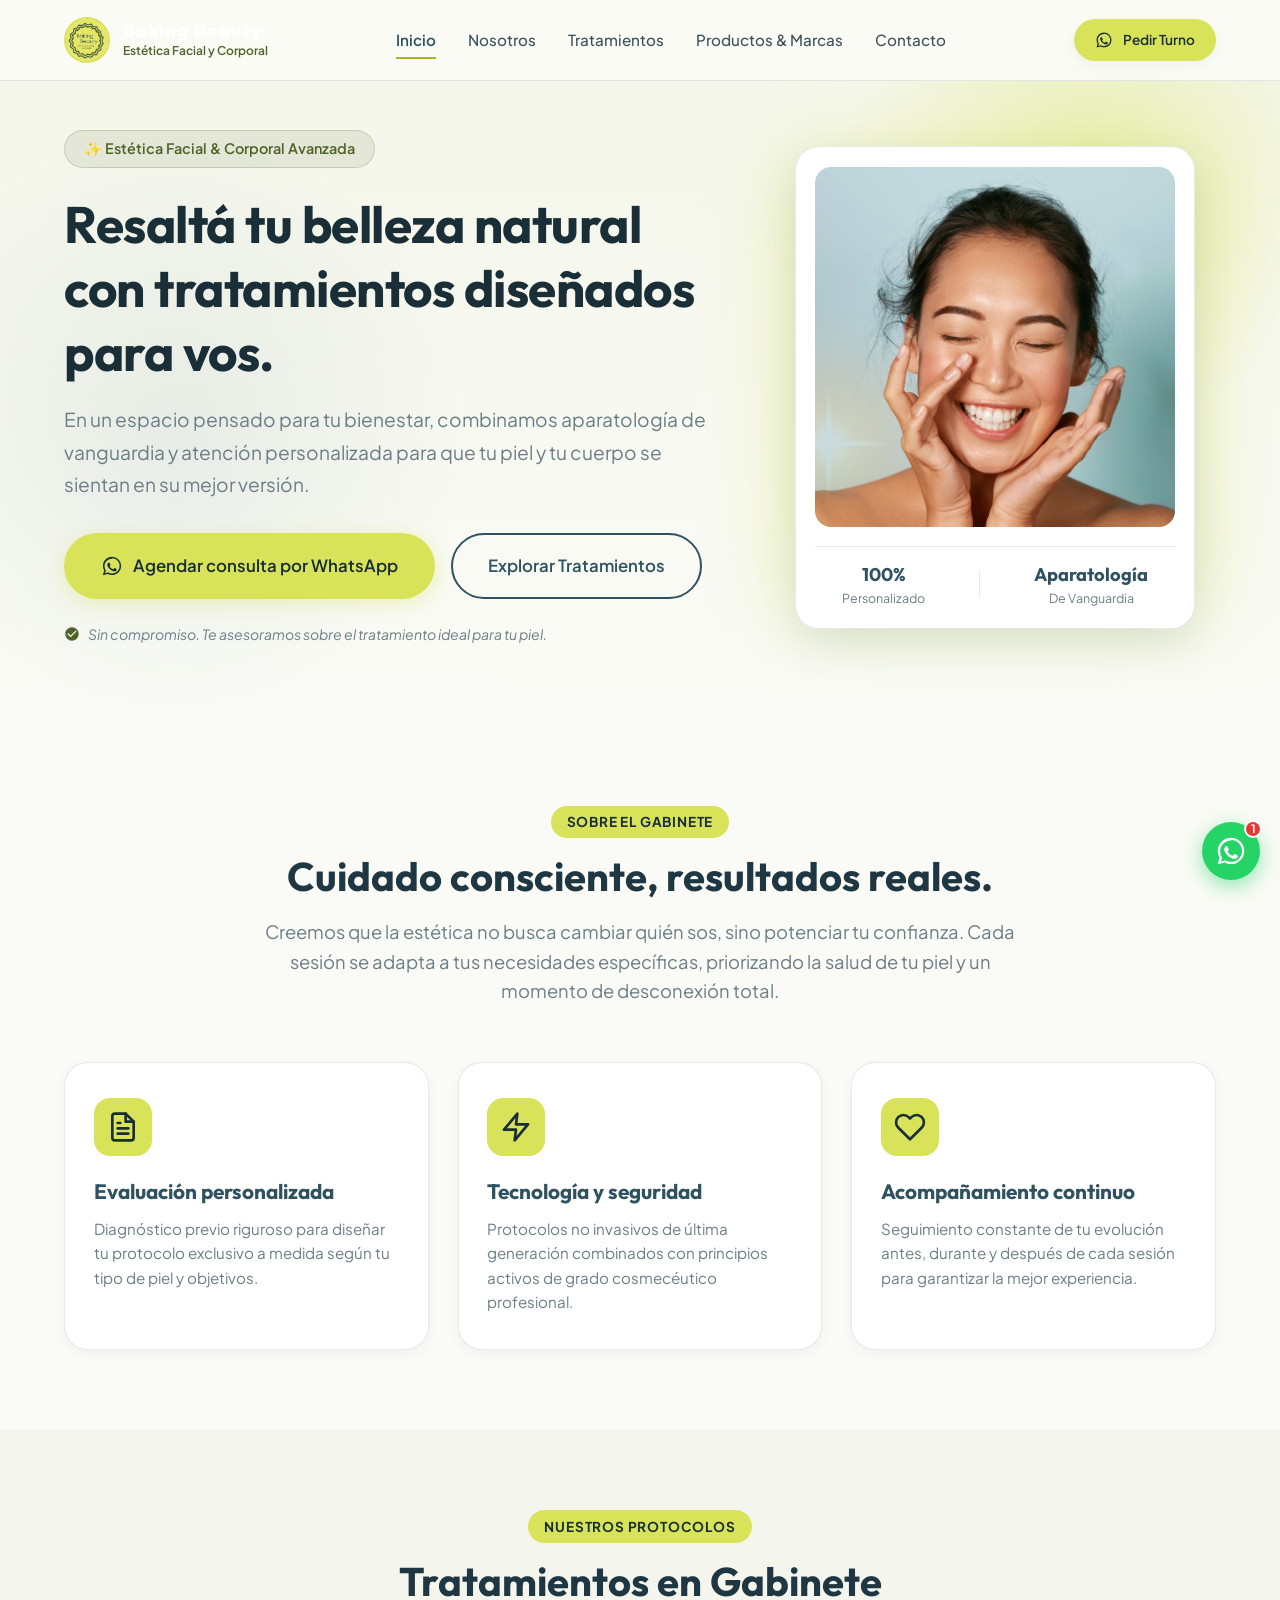
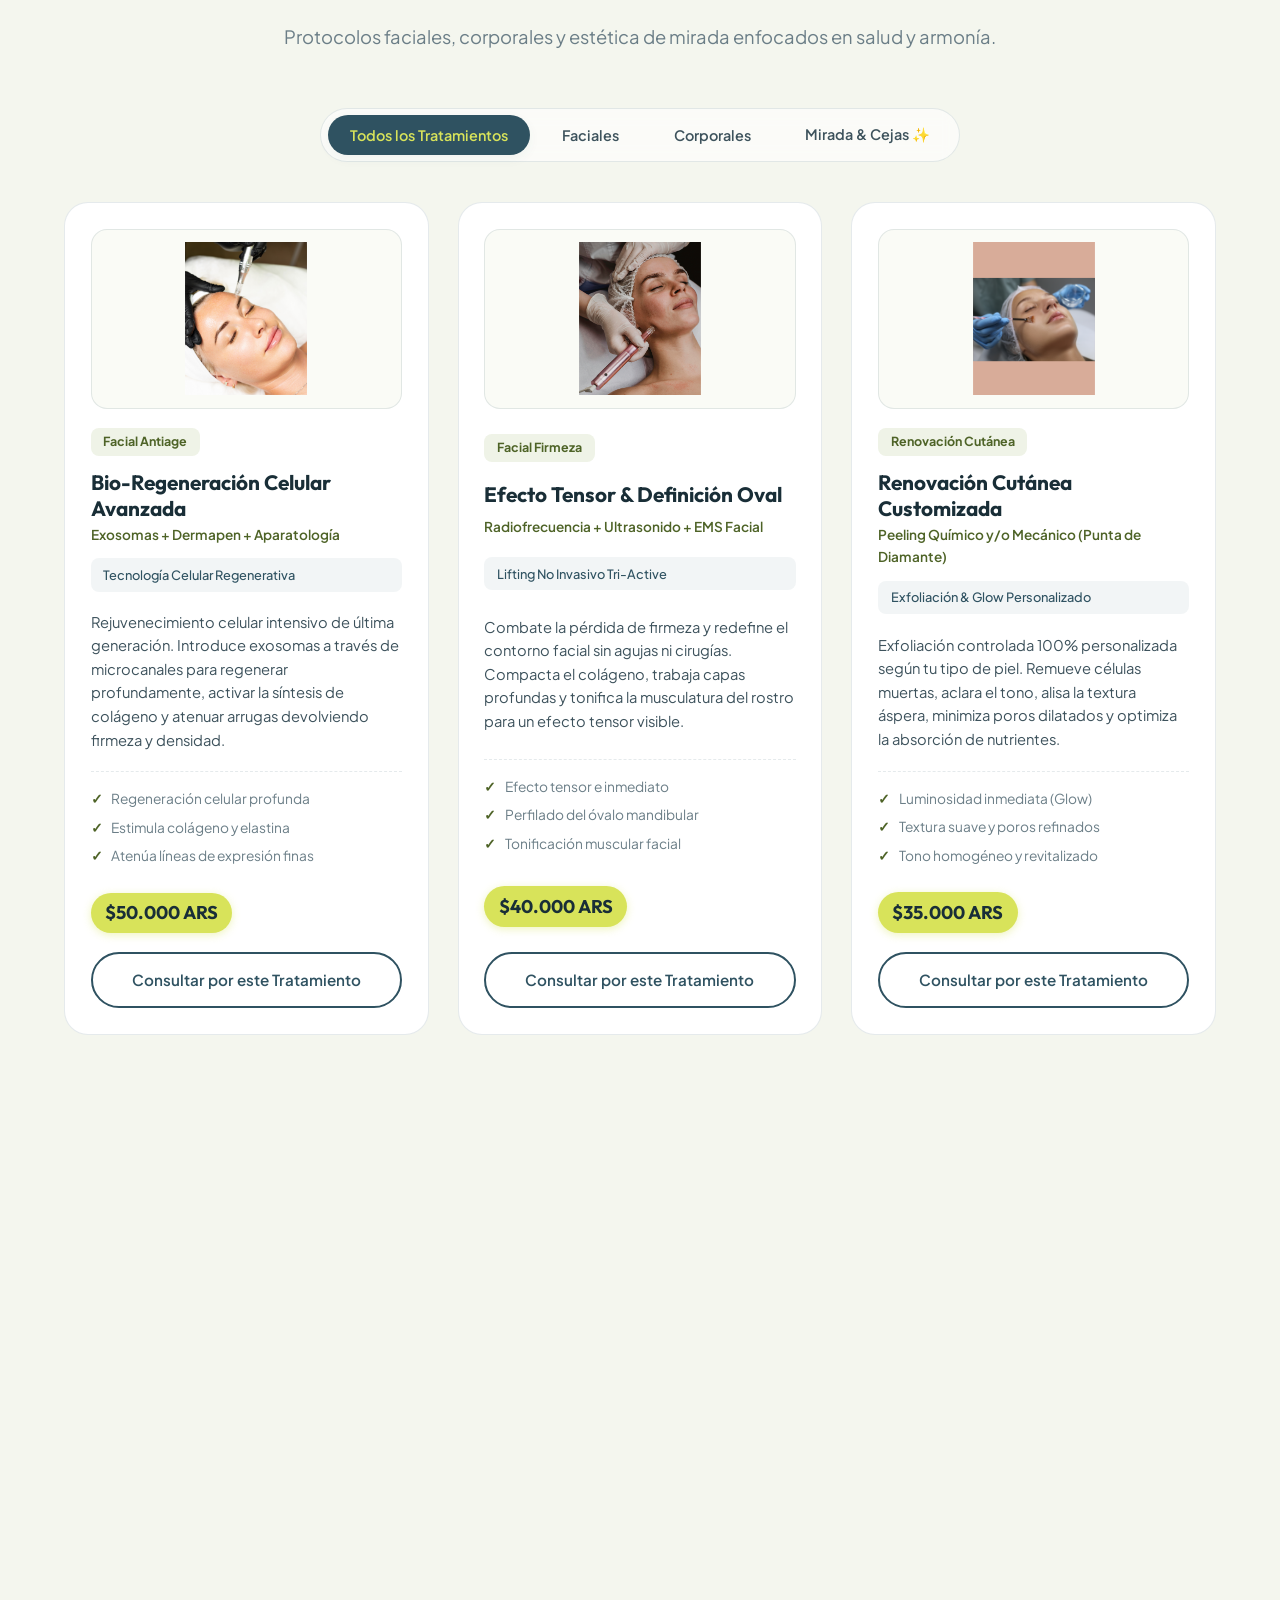
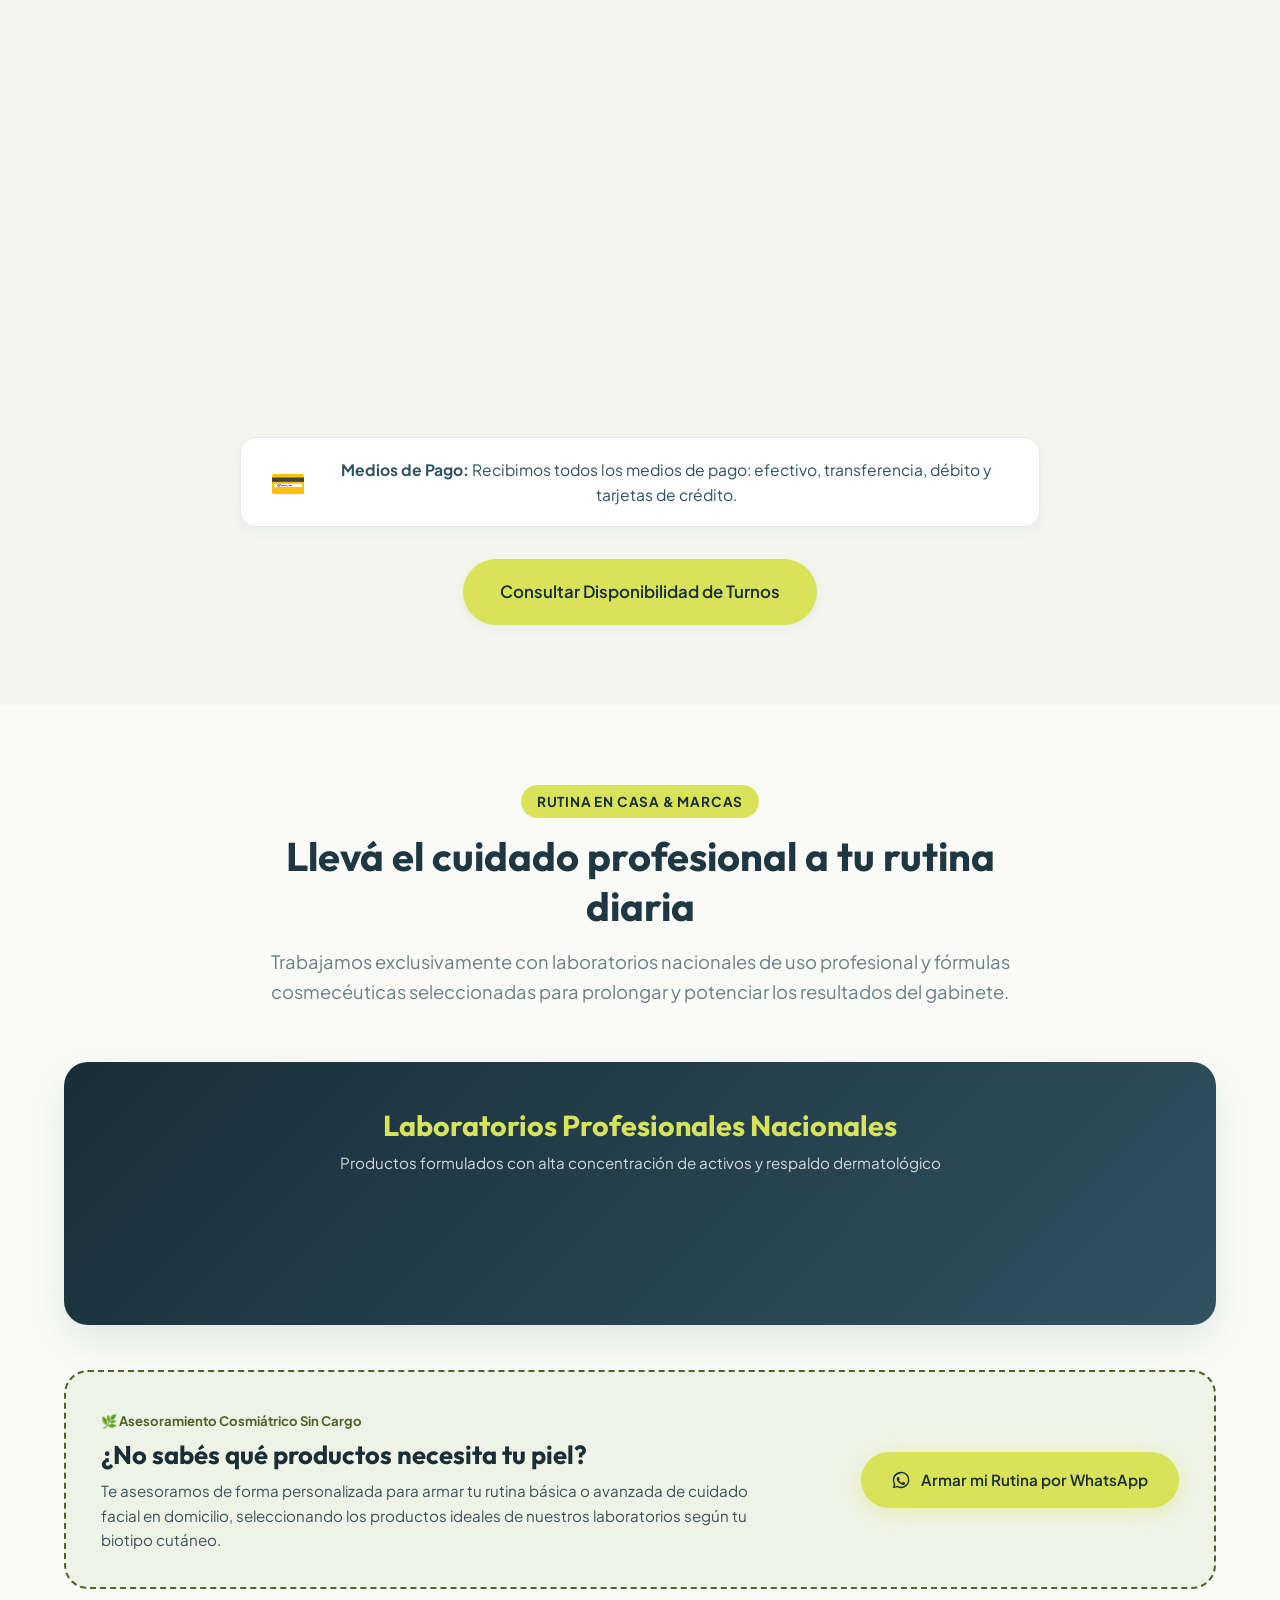
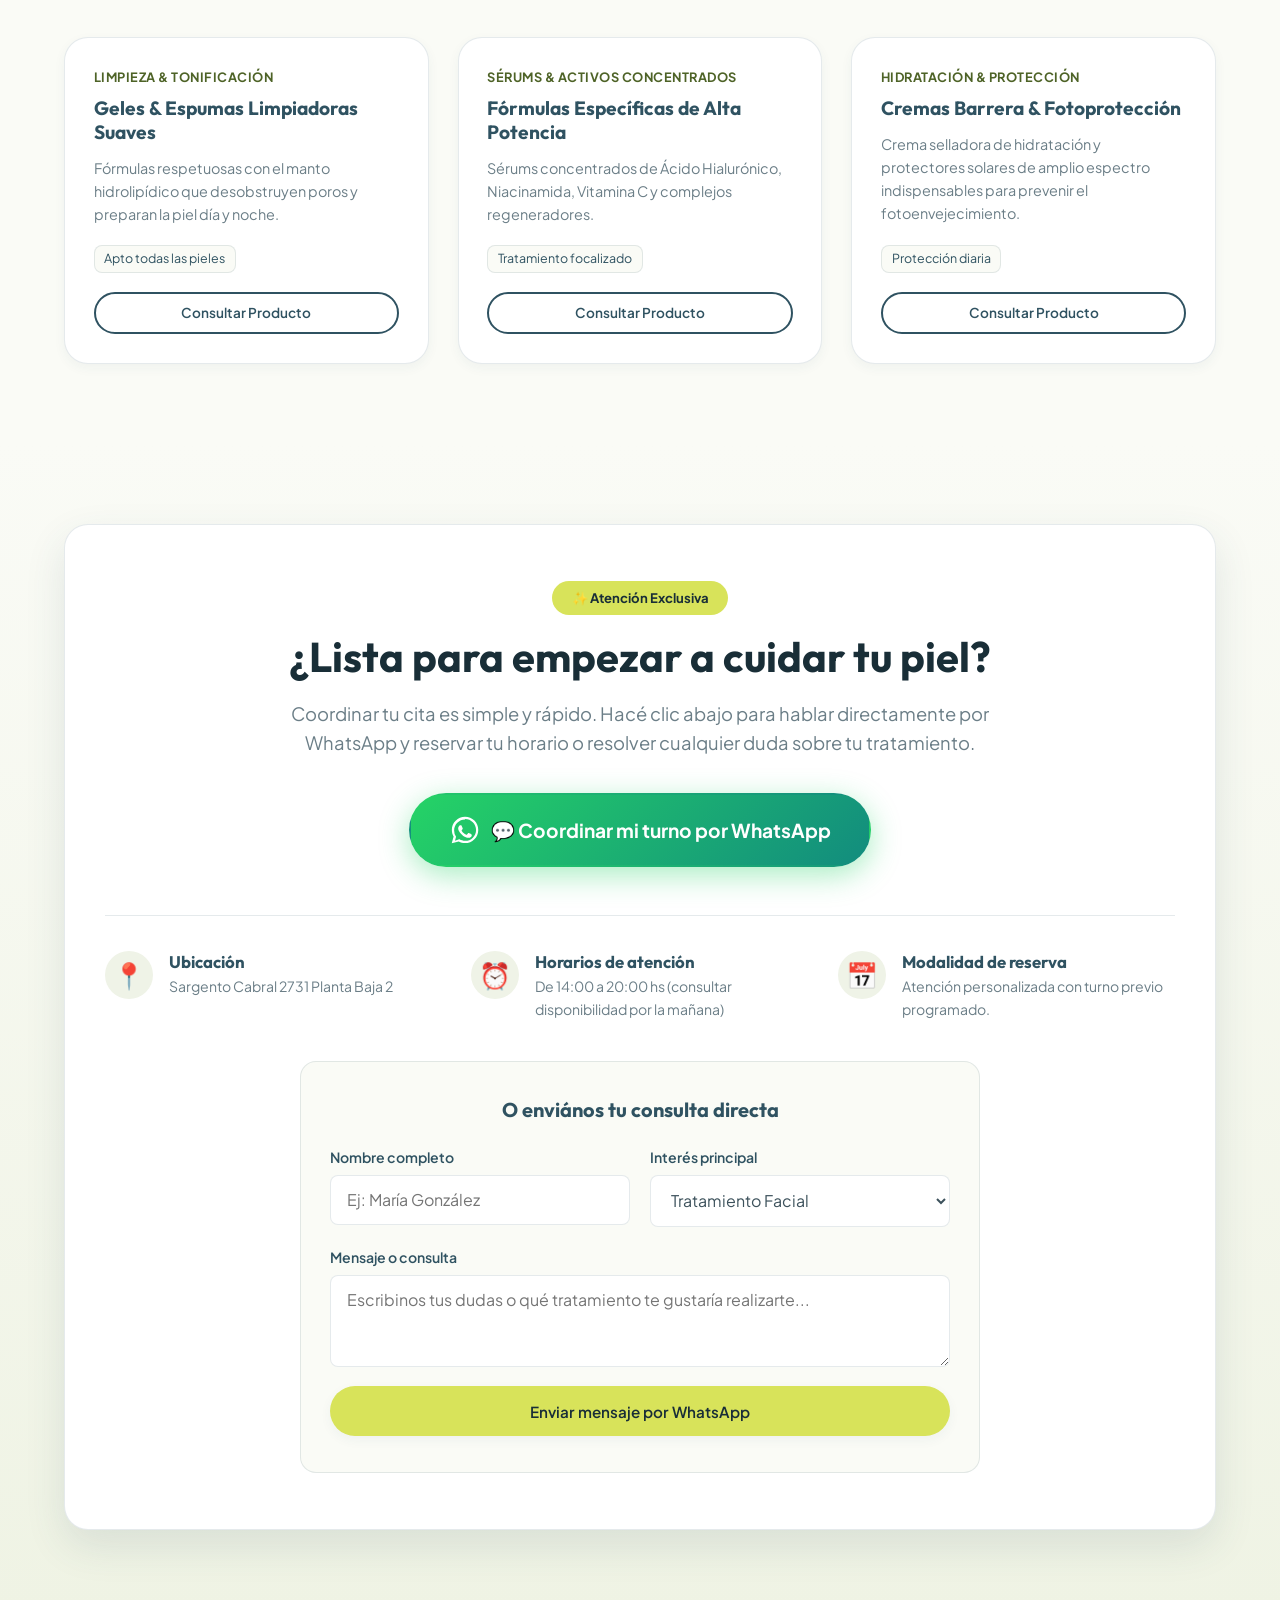
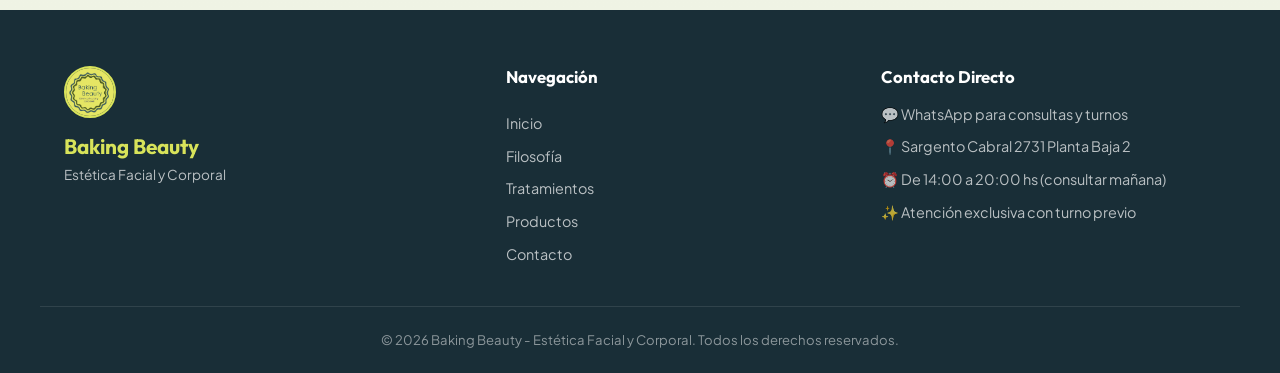
==== index.html @ afc00fe4 "Add individual Lash & Brow services, combos, prices, dedicated WhatsApp link and Mirada filter tab" ====
<!DOCTYPE html>
<html lang="es">
<head>
    <meta charset="UTF-8">
    <meta name="viewport" content="width=device-width, initial-scale=1.0">
    <title>Baking Beauty - Estética Facial y Corporal | Gabinete Estético</title>
    <meta name="description" content="Tratamientos faciales y corporales de vanguardia, aparatología avanzada y atención personalizada. Coordiná tu turno por WhatsApp.">
    <link rel="icon" type="image/jpeg" href="assets/images/logo.jpg">
    <!-- Google Fonts -->
    <link rel="preconnect" href="https://fonts.googleapis.com">
    <link rel="preconnect" href="https://fonts.gstatic.com" crossorigin>
    <link href="https://fonts.googleapis.com/css2?family=Outfit:wght@300;400;500;600;700&family=Plus+Jakarta+Sans:wght@400;500;600;700&display=swap" rel="stylesheet">
    <link rel="stylesheet" href="styles.css">
</head>
<body>

    <!-- Header & Navigation -->
    <header class="site-header" id="header">
        <div class="container header-container">
            <a href="#hero" class="brand-logo">
                <img src="assets/images/logo.jpg" alt="Baking Beauty Logo" class="logo-img">
                <div class="brand-text">
                    <span class="brand-name">Baking Beauty</span>
                    <span class="brand-tagline">Estética Facial y Corporal</span>
                </div>
            </a>

            <nav class="main-nav" id="main-nav">
                <a href="#hero" class="nav-link active">Inicio</a>
                <a href="#filosofia" class="nav-link">Nosotros</a>
                <a href="#servicios" class="nav-link">Tratamientos</a>
                <a href="#productos" class="nav-link">Productos & Marcas</a>
                <a href="#contacto" class="nav-link">Contacto</a>
            </nav>

            <div class="header-actions">
                <a href="https://wa.me/qr/JULPQ2VESAFND1" 
                   target="_blank" 
                   rel="noopener noreferrer" 
                   class="btn btn-primary btn-sm btn-whatsapp">
                    <svg class="icon" viewBox="0 0 24 24" width="18" height="18" fill="currentColor">
                        <path d="M12.04 2c-5.46 0-9.91 4.45-9.91 9.91 0 1.75.46 3.45 1.32 4.95L2.05 22l5.25-1.38c1.45.79 3.08 1.21 4.74 1.21 5.46 0 9.91-4.45 9.91-9.91 0-2.65-1.03-5.14-2.9-7.01A9.84 9.84 0 0 0 12.04 2zm.01 1.67c4.54 0 8.24 3.7 8.24 8.24 0 2.2-.86 4.27-2.42 5.82a8.19 8.19 0 0 1-5.83 2.42c-1.46 0-2.9-.38-4.16-1.12l-.3-.18-3.1 1.2.82-3.02-.19-.31a8.19 8.19 0 0 1-1.26-4.38c0-4.54 3.7-8.24 8.24-8.24zm4.52 11.45c-.25-.13-1.47-.72-1.7-.81-.23-.08-.39-.13-.56.13-.17.25-.65.81-.8.98-.15.17-.3.19-.55.07-.25-.13-1.06-.39-2.02-1.25-.75-.67-1.26-1.49-1.4-1.74-.15-.25-.02-.39.11-.51.11-.11.25-.29.37-.44.13-.15.17-.25.25-.42.08-.17.04-.31-.02-.44-.06-.13-.56-1.35-.77-1.85-.2-.48-.41-.42-.56-.43h-.48c-.17 0-.44.06-.67.31-.23.25-.88.86-.88 2.1 0 1.24.9 2.44 1.03 2.61.13.17 1.77 2.7 4.29 3.79.6.26 1.07.41 1.44.53.6.19 1.15.16 1.58.1.48-.07 1.47-.6 1.68-1.18.21-.58.21-1.07.15-1.18-.06-.11-.22-.17-.47-.3z"/>
                    </svg>
                    <span>Pedir Turno</span>
                </a>
                <button class="mobile-menu-toggle" id="mobile-menu-btn" aria-label="Abrir menú">
                    <span></span><span></span><span></span>
                </button>
            </div>
        </div>
    </header>

    <main>
        <!-- Hero Section -->
        <section class="hero-section" id="hero">
            <div class="hero-bg-shapes">
                <div class="shape shape-1"></div>
                <div class="shape shape-2"></div>
            </div>
            <div class="container hero-container">
                <div class="hero-content">
                    <span class="hero-badge">✨ Estética Facial & Corporal Avanzada</span>
                    <h1 class="hero-title">Resaltá tu belleza natural con tratamientos diseñados para vos.</h1>
                    <p class="hero-subtitle">En un espacio pensado para tu bienestar, combinamos aparatología de vanguardia y atención personalizada para que tu piel y tu cuerpo se sientan en su mejor versión.</p>
                    
                    <div class="hero-cta-group">
                        <a href="https://wa.me/qr/JULPQ2VESAFND1" 
                           target="_blank" 
                           rel="noopener noreferrer" 
                           class="btn btn-primary btn-lg btn-glow">
                            <svg class="icon" viewBox="0 0 24 24" width="22" height="22" fill="currentColor">
                                <path d="M12.04 2c-5.46 0-9.91 4.45-9.91 9.91 0 1.75.46 3.45 1.32 4.95L2.05 22l5.25-1.38c1.45.79 3.08 1.21 4.74 1.21 5.46 0 9.91-4.45 9.91-9.91 0-2.65-1.03-5.14-2.9-7.01A9.84 9.84 0 0 0 12.04 2zm.01 1.67c4.54 0 8.24 3.7 8.24 8.24 0 2.2-.86 4.27-2.42 5.82a8.19 8.19 0 0 1-5.83 2.42c-1.46 0-2.9-.38-4.16-1.12l-.3-.18-3.1 1.2.82-3.02-.19-.31a8.19 8.19 0 0 1-1.26-4.38c0-4.54 3.7-8.24 8.24-8.24zm4.52 11.45c-.25-.13-1.47-.72-1.7-.81-.23-.08-.39-.13-.56.13-.17.25-.65.81-.8.98-.15.17-.3.19-.55.07-.25-.13-1.06-.39-2.02-1.25-.75-.67-1.26-1.49-1.4-1.74-.15-.25-.02-.39.11-.51.11-.11.25-.29.37-.44.13-.15.17-.25.25-.42.08-.17.04-.31-.02-.44-.06-.13-.56-1.35-.77-1.85-.2-.48-.41-.42-.56-.43h-.48c-.17 0-.44.06-.67.31-.23.25-.88.86-.88 2.1 0 1.24.9 2.44 1.03 2.61.13.17 1.77 2.7 4.29 3.79.6.26 1.07.41 1.44.53.6.19 1.15.16 1.58.1.48-.07 1.47-.6 1.68-1.18.21-.58.21-1.07.15-1.18-.06-.11-.22-.17-.47-.3z"/>
                            </svg>
                            <span>Agendar consulta por WhatsApp</span>
                        </a>
                        <a href="#servicios" class="btn btn-outline btn-lg">Explorar Tratamientos</a>
                    </div>
                    
                    <p class="hero-microcopy">
                        <svg viewBox="0 0 24 24" width="16" height="16" fill="currentColor">
                            <path d="M12 2C6.48 2 2 6.48 2 12s4.48 10 10 10 10-4.48 10-10S17.52 2 12 2zm-2 15l-5-5 1.41-1.41L10 14.17l7.59-7.59L19 8l-9 9z"/>
                        </svg>
                        <em>Sin compromiso. Te asesoramos sobre el tratamiento ideal para tu piel.</em>
                    </p>
                </div>

                <div class="hero-visual">
                    <div class="hero-card-glow"></div>
                    <div class="hero-card">
                        <img src="assets/images/hero-model.jpg" alt="Piel Radiante Baking Beauty" class="hero-card-img">
                        <div class="hero-card-footer">
                            <div class="hero-stat">
                                <span class="stat-num">100%</span>
                                <span class="stat-label">Personalizado</span>
                            </div>
                            <div class="hero-stat-divider"></div>
                            <div class="hero-stat">
                                <span class="stat-num">Aparatología</span>
                                <span class="stat-label">De Vanguardia</span>
                            </div>
                        </div>
                    </div>
                </div>
            </div>
        </section>

        <!-- Propuesta de Valor y Filosofía -->
        <section class="section philosophy-section" id="filosofia">
            <div class="container">
                <div class="section-header text-center">
                    <span class="section-subtitle">Sobre el Gabinete</span>
                    <h2 class="section-title">Cuidado consciente, resultados reales.</h2>
                    <p class="section-description">
                        Creemos que la estética no busca cambiar quién sos, sino potenciar tu confianza. Cada sesión se adapta a tus necesidades específicas, priorizando la salud de tu piel y un momento de desconexión total.
                    </p>
                </div>

                <div class="pillars-grid">
                    <div class="pillar-card">
                        <div class="pillar-icon">
                            <svg viewBox="0 0 24 24" width="32" height="32" fill="none" stroke="currentColor" stroke-width="2" stroke-linecap="round" stroke-linejoin="round">
                                <path d="M14 2H6a2 2 0 0 0-2 2v16a2 2 0 0 0 2 2h12a2 2 0 0 0 2-2V8z"></path>
                                <polyline points="14 2 14 8 20 8"></polyline>
                                <line x1="16" y1="13" x2="8" y2="13"></line>
                                <line x1="16" y1="17" x2="8" y2="17"></line>
                                <polyline points="10 9 9 9 8 9"></polyline>
                            </svg>
                        </div>
                        <h3 class="pillar-title">Evaluación personalizada</h3>
                        <p class="pillar-desc">Diagnóstico previo riguroso para diseñar tu protocolo exclusivo a medida según tu tipo de piel y objetivos.</p>
                    </div>

                    <div class="pillar-card">
                        <div class="pillar-icon">
                            <svg viewBox="0 0 24 24" width="32" height="32" fill="none" stroke="currentColor" stroke-width="2" stroke-linecap="round" stroke-linejoin="round">
                                <polygon points="13 2 3 14 12 14 11 22 21 10 12 10 13 2"></polygon>
                            </svg>
                        </div>
                        <h3 class="pillar-title">Tecnología y seguridad</h3>
                        <p class="pillar-desc">Protocolos no invasivos de última generación combinados con principios activos de grado cosmecéutico profesional.</p>
                    </div>

                    <div class="pillar-card">
                        <div class="pillar-icon">
                            <svg viewBox="0 0 24 24" width="32" height="32" fill="none" stroke="currentColor" stroke-width="2" stroke-linecap="round" stroke-linejoin="round">
                                <path d="M20.84 4.61a5.5 5.5 0 0 0-7.78 0L12 5.67l-1.06-1.06a5.5 5.5 0 0 0-7.78 7.78l1.06 1.06L12 21.23l7.78-7.78 1.06-1.06a5.5 5.5 0 0 0 0-7.78z"></path>
                            </svg>
                        </div>
                        <h3 class="pillar-title">Acompañamiento continuo</h3>
                        <p class="pillar-desc">Seguimiento constante de tu evolución antes, durante y después de cada sesión para garantizar la mejor experiencia.</p>
                    </div>
                </div>
            </div>
        </section>

        <!-- Catálogo de Servicios y Protocolos -->
        <section class="section services-section" id="servicios">
            <div class="container">
                <div class="section-header text-center">
                    <span class="section-subtitle">Nuestros Protocolos</span>
                    <h2 class="section-title">Tratamientos en Gabinete</h2>
                    <p class="section-description">Protocolos faciales, corporales y estética de mirada enfocados en salud y armonía.</p>
                </div>

                <!-- Tabs Filter -->
                <div class="filter-tabs">
                    <button class="tab-btn active" data-filter="all">Todos los Tratamientos</button>
                    <button class="tab-btn" data-filter="facial">Faciales</button>
                    <button class="tab-btn" data-filter="corporal">Corporales</button>
                    <button class="tab-btn" data-filter="mirada">Mirada & Cejas ✨</button>
                </div>

                <!-- Services Grid -->
                <div class="services-grid" id="services-grid">

                    <!-- Facial 1: Bio-Regeneración Celular Avanzada -->
                    <article class="service-card" data-category="facial">
                        <div class="service-img-wrapper">
                            <img src="assets/images/1.svg" alt="Bio-Regeneración Celular Avanzada" class="service-img">
                        </div>
                        <div class="service-badge">Facial Antiage</div>
                        <h3 class="service-title">Bio-Regeneración Celular Avanzada</h3>
                        <span class="service-subtitle">Exosomas + Dermapen + Aparatología</span>
                        <div class="service-tech">Tecnología Celular Regenerativa</div>
                        <p class="service-desc">
                            Rejuvenecimiento celular intensivo de última generación. Introduce exosomas a través de microcanales para regenerar profundamente, activar la síntesis de colágeno y atenuar arrugas devolviendo firmeza y densidad.
                        </p>
                        <ul class="service-benefits">
                            <li>Regeneración celular profunda</li>
                            <li>Estimula colágeno y elastina</li>
                            <li>Atenúa líneas de expresión finas</li>
                        </ul>
                        <div class="service-price-tag">$50.000 ARS</div>
                        <a href="https://wa.me/qr/JULPQ2VESAFND1" 
                           target="_blank" rel="noopener noreferrer" class="btn btn-outline-primary btn-block">
                            Consultar por este Tratamiento
                        </a>
                    </article>

                    <!-- Facial 2: Efecto Tensor -->
                    <article class="service-card" data-category="facial">
                        <div class="service-img-wrapper">
                            <img src="assets/images/2.svg" alt="Efecto Tensor & Definición Oval" class="service-img">
                        </div>
                        <div class="service-badge">Facial Firmeza</div>
                        <h3 class="service-title">Efecto Tensor & Definición Oval</h3>
                        <span class="service-subtitle">Radiofrecuencia + Ultrasonido + EMS Facial</span>
                        <div class="service-tech">Lifting No Invasivo Tri-Active</div>
                        <p class="service-desc">
                            Combate la pérdida de firmeza y redefine el contorno facial sin agujas ni cirugías. Compacta el colágeno, trabaja capas profundas y tonifica la musculatura del rostro para un efecto tensor visible.
                        </p>
                        <ul class="service-benefits">
                            <li>Efecto tensor e inmediato</li>
                            <li>Perfilado del óvalo mandibular</li>
                            <li>Tonificación muscular facial</li>
                        </ul>
                        <div class="service-price-tag">$40.000 ARS</div>
                        <a href="https://wa.me/qr/JULPQ2VESAFND1" 
                           target="_blank" rel="noopener noreferrer" class="btn btn-outline-primary btn-block">
                            Consultar por este Tratamiento
                        </a>
                    </article>

                    <!-- Facial 3: Renovación Cutánea Customizada -->
                    <article class="service-card" data-category="facial">
                        <div class="service-img-wrapper">
                            <img src="assets/images/19.svg" alt="Renovación Cutánea Customizada" class="service-img">
                        </div>
                        <div class="service-badge">Renovación Cutánea</div>
                        <h3 class="service-title">Renovación Cutánea Customizada</h3>
                        <span class="service-subtitle">Peeling Químico y/o Mecánico (Punta de Diamante)</span>
                        <div class="service-tech">Exfoliación & Glow Personalizado</div>
                        <p class="service-desc">
                            Exfoliación controlada 100% personalizada según tu tipo de piel. Remueve células muertas, aclara el tono, alisa la textura áspera, minimiza poros dilatados y optimiza la absorción de nutrientes.
                        </p>
                        <ul class="service-benefits">
                            <li>Luminosidad inmediata (Glow)</li>
                            <li>Textura suave y poros refinados</li>
                            <li>Tono homogéneo y revitalizado</li>
                        </ul>
                        <div class="service-price-tag">$35.000 ARS</div>
                        <a href="https://wa.me/qr/JULPQ2VESAFND1" 
                           target="_blank" rel="noopener noreferrer" class="btn btn-outline-primary btn-block">
                            Consultar por este Tratamiento
                        </a>
                    </article>

                    <!-- Facial 4: Protocolo Antimanchas Unify -->
                    <article class="service-card" data-category="facial">
                        <div class="service-img-wrapper">
                            <img src="assets/images/22.svg" alt="Protocolo Antimanchas Unify" class="service-img">
                        </div>
                        <div class="service-badge">Despigmentante</div>
                        <h3 class="service-title">Protocolo Antimanchas Unify</h3>
                        <span class="service-subtitle">Láser / Luz Pulsada + Activos Despigmentantes</span>
                        <div class="service-tech">Clarificante & Corrección Pigmentaria</div>
                        <p class="service-desc">
                            Tratamiento correctivo para aclarar manchas solares, melasma e hiperpigmentaciones. Fragmenta selectivamente la melanina e inhibe nuevas pigmentaciones para un rostro uniforme y radiante.
                        </p>
                        <ul class="service-benefits">
                            <li>Aclara manchas y melasma</li>
                            <li>Unifica el tono de la piel</li>
                            <li>Previene nuevas pigmentaciones</li>
                        </ul>
                        <div class="service-price-tag">$40.000 ARS</div>
                        <a href="https://wa.me/qr/JULPQ2VESAFND1" 
                           target="_blank" rel="noopener noreferrer" class="btn btn-outline-primary btn-block">
                            Consultar por este Tratamiento
                        </a>
                    </article>

                    <!-- Facial 5: Limpieza Profunda -->
                    <article class="service-card" data-category="facial">
                        <div class="service-img-wrapper">
                            <img src="assets/images/19.svg" alt="Limpieza Profunda & Shot de Hidratación" class="service-img">
                        </div>
                        <div class="service-badge">Higiene & Hidratación</div>
                        <h3 class="service-title">Limpieza Profunda & Shot de Hidratación</h3>
                        <span class="service-subtitle">Aparatología de Higiene + Extracciones + Shot Hidratante</span>
                        <div class="service-tech">Detox & Pureza Facial Total</div>
                        <p class="service-desc">
                            Higiene dérmica completa para desobstruir poros, eliminar puntos negros y sebo. Finaliza con un shot intensivo de hidratación y activos calmantes que restauran la barrera cutánea.
                        </p>
                        <ul class="service-benefits">
                            <li>Piel libre de impurezas y puntos negros</li>
                            <li>Descongestión y frescura dérmica</li>
                            <li>Hidratación profunda duradera</li>
                        </ul>
                        <div class="service-price-tag">$40.000 ARS</div>
                        <a href="https://wa.me/qr/JULPQ2VESAFND1" 
                           target="_blank" rel="noopener noreferrer" class="btn btn-outline-primary btn-block">
                            Consultar por este Tratamiento
                        </a>
                    </article>

                    <!-- Facial 6: Regeneración Post-Acné -->
                    <article class="service-card" data-category="facial">
                        <div class="service-img-wrapper">
                            <img src="assets/images/20.svg" alt="Regeneración Dérmica Post-Acné" class="service-img">
                        </div>
                        <div class="service-badge">Acné & Cicatrices</div>
                        <h3 class="service-title">Regeneración Dérmica Post-Acné</h3>
                        <span class="service-subtitle">Activos Bactericidas + Inducción de Colágeno</span>
                        <div class="service-tech">Terapia para Acné & Regeneración de Marcas</div>
                        <p class="service-desc">
                            Tratamiento de doble acción: regula la secreción sebácea y calma brotes activos, mientras que mediante estimulación dérmica suaviza cicatrices atróficas ("pocitos") y rojeces residuales.
                        </p>
                        <ul class="service-benefits">
                            <li>Control del acné activo y sebo</li>
                            <li>Suavizado de cicatrices y marcas</li>
                            <li>Regeneración de tejido cutáneo</li>
                        </ul>
                        <div class="service-price-tag">$50.000 ARS</div>
                        <a href="https://wa.me/qr/JULPQ2VESAFND1" 
                           target="_blank" rel="noopener noreferrer" class="btn btn-outline-primary btn-block">
                            Consultar por este Tratamiento
                        </a>
                    </article>

                    <!-- MIRADA 1: Lash Lifting Nutritivo -->
                    <article class="service-card" data-category="facial mirada">
                        <div class="service-img-wrapper">
                            <img src="assets/images/lash-brow.jpg" alt="Lash Lifting Nutritivo" class="service-img service-img-photo">
                        </div>
                        <div class="service-badge">Pestañas</div>
                        <h3 class="service-title">Lash Lifting Nutritivo</h3>
                        <span class="service-subtitle">Nutrición, Curvatura & Longitud Natural</span>
                        <div class="service-tech">Elevación de Pestañas desde la Raíz</div>
                        <p class="service-desc">
                            Eleva, curva y nutre cada pestaña desde la raíz aportando longitud y un efecto máscara natural duradero sin necesidad de maquillarte a diario.
                        </p>
                        <ul class="service-benefits">
                            <li>Curvatura y longitud visible sin rímel</li>
                            <li>Tratamiento nutritivo para el pelo</li>
                            <li>Resultado natural de larga duración</li>
                        </ul>
                        <div class="service-price-tag">$28.000 ARS</div>
                        <a href="https://wa.me/message/T3XJ4SQKZAMJH1" 
                           target="_blank" rel="noopener noreferrer" class="btn btn-outline-primary btn-block">
                            Consultar por Pestañas
                        </a>
                    </article>

                    <!-- MIRADA 2: Diseño y Perfilado de Cejas -->
                    <article class="service-card" data-category="facial mirada">
                        <div class="service-img-wrapper">
                            <img src="assets/images/10.svg" alt="Diseño y Perfilado de Cejas" class="service-img">
                        </div>
                        <div class="service-badge">Cejas</div>
                        <h3 class="service-title">Diseño y Perfilado de Cejas</h3>
                        <span class="service-subtitle">Visagismo Facial & Diseño Personalizado</span>
                        <div class="service-tech">Perfilado & Definición de Arcos</div>
                        <p class="service-desc">
                            Estudio de la morfología del rostro para diseñar y depilar tus cejas con máxima precisión, logrando simetría, limpieza y un marco armonioso para tu mirada.
                        </p>
                        <ul class="service-benefits">
                            <li>Diseño personalizado según tu rostro</li>
                            <li>Simetría y acabado prolijo</li>
                            <li>Enmarca y realza la expresión facial</li>
                        </ul>
                        <div class="service-price-tag">$20.000 ARS</div>
                        <a href="https://wa.me/message/T3XJ4SQKZAMJH1" 
                           target="_blank" rel="noopener noreferrer" class="btn btn-outline-primary btn-block">
                            Consultar por Cejas
                        </a>
                    </article>

                    <!-- MIRADA 3: Laminado Nutritivo de Cejas -->
                    <article class="service-card" data-category="facial mirada">
                        <div class="service-img-wrapper">
                            <img src="assets/images/10.svg" alt="Laminado Nutritivo de Cejas" class="service-img">
                        </div>
                        <div class="service-badge">Cejas</div>
                        <h3 class="service-title">Laminado Nutritivo de Cejas</h3>
                        <span class="service-subtitle">Fijación, Peinado & Nutrición Dérmica</span>
                        <div class="service-tech">Efecto Brow Lamination Poblado</div>
                        <p class="service-desc">
                            Redirecciona, fija y disciplina los pelos de las cejas, rellenando espacios y logrando un efecto visual de cejas más tupidas, ordenadas e hidratadas.
                        </p>
                        <ul class="service-benefits">
                            <li>Fija y ordena pelos rebeldes</li>
                            <li>Efecto de mayor volumen y densidad</li>
                            <li>Hidratación nutritiva intensiva</li>
                        </ul>
                        <div class="service-price-tag">$30.000 ARS</div>
                        <a href="https://wa.me/message/T3XJ4SQKZAMJH1" 
                           target="_blank" rel="noopener noreferrer" class="btn btn-outline-primary btn-block">
                            Consultar por Laminado
                        </a>
                    </article>

                    <!-- MIRADA 4: Aplicación de Tinte -->
                    <article class="service-card" data-category="facial mirada">
                        <div class="service-img-wrapper">
                            <img src="assets/images/10.svg" alt="Aplicación de Tinte" class="service-img">
                        </div>
                        <div class="service-badge">Pestañas & Cejas</div>
                        <h3 class="service-title">Aplicación de Tinte Profesional</h3>
                        <span class="service-subtitle">Color, Intensidad & Profundidad</span>
                        <div class="service-tech">Pigmentación Específica para Mirada</div>
                        <p class="service-desc">
                            Tinte formulado para cejas y pestañas que aporta tono e intensidad, oscureciendo pelos claros y resaltando la definición de la mirada de forma natural.
                        </p>
                        <ul class="service-benefits">
                            <li>Aporta profundidad y definición</li>
                            <li>Cubre pelos claros o canas</li>
                            <li>Color duradero e inalterable</li>
                        </ul>
                        <div class="service-price-tag">$8.000 ARS</div>
                        <a href="https://wa.me/message/T3XJ4SQKZAMJH1" 
                           target="_blank" rel="noopener noreferrer" class="btn btn-outline-primary btn-block">
                            Consultar por Tinte
                        </a>
                    </article>

                    <!-- COMBO 1: Lash Lifting + Diseño y Perfilado -->
                    <article class="service-card" data-category="facial mirada">
                        <div class="service-img-wrapper">
                            <img src="assets/images/lash-brow.jpg" alt="Combo Lash Lifting + Diseño de Cejas" class="service-img service-img-photo">
                        </div>
                        <div class="service-badge">Combo Mirada ✨</div>
                        <h3 class="service-title">Lash Lifting Nutritivo + Diseño & Perfilado</h3>
                        <span class="service-subtitle">El Dúo Infaltable para Pestañas & Cejas</span>
                        <div class="service-tech">Tratamiento Integral de Mirada</div>
                        <p class="service-desc">
                            Combinación ideal: curvatura y nutrición para tus pestañas junto con el diseño visagista y perfilado de cejas para una mirada radiante e impactante.
                        </p>
                        <ul class="service-benefits">
                            <li>Elevación de pestañas + diseño de cejas</li>
                            <li>Ahorro especial en combo promocional</li>
                            <li>Listos para lucir sin maquillaje</li>
                        </ul>
                        <div class="service-price-tag">$42.000 ARS</div>
                        <a href="https://wa.me/message/T3XJ4SQKZAMJH1" 
                           target="_blank" rel="noopener noreferrer" class="btn btn-outline-primary btn-block">
                            Reservar Combo $42.000
                        </a>
                    </article>

                    <!-- COMBO 2: Laminado Nutritivo + Diseño y Perfilado -->
                    <article class="service-card" data-category="facial mirada">
                        <div class="service-img-wrapper">
                            <img src="assets/images/10.svg" alt="Combo Laminado + Diseño de Cejas" class="service-img">
                        </div>
                        <div class="service-badge">Combo Mirada ✨</div>
                        <h3 class="service-title">Laminado Nutritivo + Diseño & Perfilado</h3>
                        <span class="service-subtitle">Cejas Perfectas & Pobladas</span>
                        <div class="service-tech">Fijación, Orden & Depilación Visagista</div>
                        <p class="service-desc">
                            El combo definitivo para tus cejas: laminado para fijar y dar volumen a los pelos junto con el perfilado perfecto que enmarca tu rostro.
                        </p>
                        <ul class="service-benefits">
                            <li>Cejas peinadas, voluminosas y simétricas</li>
                            <li>Tratamiento completo en una sola sesión</li>
                            <li>Fijación prolongada</li>
                        </ul>
                        <div class="service-price-tag">$40.000 ARS</div>
                        <a href="https://wa.me/message/T3XJ4SQKZAMJH1" 
                           target="_blank" rel="noopener noreferrer" class="btn btn-outline-primary btn-block">
                            Reservar Combo $40.000
                        </a>
                    </article>

                    <!-- COMBO 3: Diseño y Perfilado + Tinte -->
                    <article class="service-card" data-category="facial mirada">
                        <div class="service-img-wrapper">
                            <img src="assets/images/10.svg" alt="Combo Diseño de Cejas + Tinte" class="service-img">
                        </div>
                        <div class="service-badge">Combo Mirada ✨</div>
                        <h3 class="service-title">Diseño & Perfilado de Cejas + Tinte</h3>
                        <span class="service-subtitle">Definición & Color Intenso</span>
                        <div class="service-tech">Perfilado Visagista + Pigmento Profesional</div>
                        <p class="service-desc">
                            Perfilado minucioso de cejas complementado con tinte profesional que rellena pequeños huecos y destaca la forma natural con mayor intensidad.
                        </p>
                        <ul class="service-benefits">
                            <li>Cejas marcadas y definidas</li>
                            <li>Cubre canas y resalta pelos claros</li>
                            <li>Efecto maquillaje suave y prolijo</li>
                        </ul>
                        <div class="service-price-tag">$25.000 ARS</div>
                        <a href="https://wa.me/message/T3XJ4SQKZAMJH1" 
                           target="_blank" rel="noopener noreferrer" class="btn btn-outline-primary btn-block">
                            Reservar Combo $25.000
                        </a>
                    </article>

                    <!-- Corporal 1: Modelado Corporal Integral -->
                    <article class="service-card" data-category="corporal">
                        <div class="service-img-wrapper">
                            <img src="assets/images/12.svg" alt="Modelado Corporal Integral" class="service-img">
                        </div>
                        <div class="service-badge">Corporal Reductor</div>
                        <h3 class="service-title">Modelado Corporal Integral</h3>
                        <span class="service-subtitle">Lipoláser + Ultracavitación + Radiofrecuencia</span>
                        <div class="service-tech">Protocolo Lipo-Reductor Localizado</div>
                        <p class="service-desc">
                            Modelado no invasivo para adiposidad localizada rebelde (abdomen, flancos, pantalón de montar, espalda). Disuelve depósitos grasos y reafirma el tejido evitando la flacidez.
                        </p>
                        <ul class="service-benefits">
                            <li>Reducción progresiva de centímetros</li>
                            <li>Destrucción de depósitos grasos</li>
                            <li>Prevención de flacidez corporal</li>
                        </ul>
                        <div class="service-price-tag">$40.000 ARS</div>
                        <a href="https://wa.me/qr/JULPQ2VESAFND1" 
                           target="_blank" rel="noopener noreferrer" class="btn btn-outline-primary btn-block">
                            Consultar por este Tratamiento
                        </a>
                    </article>

                    <!-- Corporal 2: Reafirmante Dérmico Corporal -->
                    <article class="service-card" data-category="corporal">
                        <div class="service-img-wrapper">
                            <img src="assets/images/13.svg" alt="Reafirmante Dérmico Corporal" class="service-img">
                        </div>
                        <div class="service-badge">Corporal Reafirmante</div>
                        <h3 class="service-title">Reafirmante Dérmico Corporal</h3>
                        <span class="service-subtitle">Radiofrecuencia + Ultrasonido + Dermapen Corporal</span>
                        <div class="service-tech">Protocolo Tensor & Colágeno Activo</div>
                        <p class="service-desc">
                            Tratamiento intensivo para combatir la laxitud cutánea en áreas críticas (abdomen post-parto, brazos, glúteos y entrepierna). Estimula masivamente la síntesis de colágeno.
                        </p>
                        <ul class="service-benefits">
                            <li>Tonicidad y firmeza dérmica</li>
                            <li>Restauración de elasticidad</li>
                            <li>Ideal para abdomen, brazos y piernas</li>
                        </ul>
                        <div class="service-price-tag">$45.000 - $50.000 ARS <span class="price-zone-note">(según zona)</span></div>
                        <a href="https://wa.me/qr/JULPQ2VESAFND1" 
                           target="_blank" rel="noopener noreferrer" class="btn btn-outline-primary btn-block">
                            Consultar por este Tratamiento
                        </a>
                    </article>

                    <!-- Corporal 3: Exfoliación & Textura de Seda -->
                    <article class="service-card" data-category="corporal">
                        <div class="service-img-wrapper">
                            <img src="assets/images/peeling-corporal.jpg" alt="Exfoliación & Textura de Seda" class="service-img service-img-photo">
                        </div>
                        <div class="service-badge">Renovación Corporal</div>
                        <h3 class="service-title">Exfoliación & Textura de Seda</h3>
                        <span class="service-subtitle">Peeling Químico + Exfoliación Mecánica + Hidratación</span>
                        <div class="service-tech">Renovación & Exfoliación Corporal Profunda</div>
                        <p class="service-desc">
                            Renovación dérmica corporal completa. Elimina células muertas, suaviza asperezas en codos, rodillas o glúteos y mejora la queratosis pilaris, dejando un tacto aterciopelado.
                        </p>
                        <ul class="service-benefits">
                            <li>Piel extra suave y sedosa</li>
                            <li>Mejora de la queratosis pilaris</li>
                            <li>Aclarado de zonas por fricción</li>
                        </ul>
                        <div class="service-price-tag">$35.000 ARS</div>
                        <a href="https://wa.me/qr/JULPQ2VESAFND1" 
                           target="_blank" rel="noopener noreferrer" class="btn btn-outline-primary btn-block">
                            Consultar por este Tratamiento
                        </a>
                    </article>

                    <!-- Corporal 4: Tonificación Muscular EMS -->
                    <article class="service-card" data-category="corporal">
                        <div class="service-img-wrapper">
                            <img src="assets/images/28.svg" alt="Tonificación Muscular EMS" class="service-img">
                        </div>
                        <div class="service-badge">Corporal Tonificación</div>
                        <h3 class="service-title">Tonificación Muscular EMS</h3>
                        <span class="service-subtitle">Electroestimulación Muscular de Alta Intensidad</span>
                        <div class="service-tech">Firmeza & Definición Muscular Profunda</div>
                        <p class="service-desc">
                            Tratamiento avanzado de electroestimulación (EMS) que genera contracciones musculares profundas e intensas. Fortalece las fibras musculares, tonifica glúteos, abdomen y piernas, combate la flacidez y perfila el contorno corporal.
                        </p>
                        <ul class="service-benefits">
                            <li>Tonificación y firmeza muscular intensa</li>
                            <li>Modelado de glúteos, abdomen y piernas</li>
                            <li>Mejora la circulación y la firmeza cutánea</li>
                        </ul>
                        <div class="service-price-tag">$40.000 ARS</div>
                        <a href="https://wa.me/qr/JULPQ2VESAFND1" 
                           target="_blank" rel="noopener noreferrer" class="btn btn-outline-primary btn-block">
                            Consultar por este Tratamiento
                        </a>
                    </article>

                </div>

                <!-- Payment Methods Banner -->
                <div class="payment-methods-banner mt-5">
                    <div class="payment-icon">💳</div>
                    <div class="payment-text">
                        <strong>Medios de Pago:</strong> Recibimos todos los medios de pago: efectivo, transferencia, débito y tarjetas de crédito.
                    </div>
                </div>

                <div class="text-center mt-4">
                    <a href="https://wa.me/qr/JULPQ2VESAFND1" 
                       target="_blank" rel="noopener noreferrer" class="btn btn-primary btn-lg">
                        Consultar Disponibilidad de Turnos
                    </a>
                </div>
            </div>
        </section>

        <!-- Catálogo de Productos y Marcas Profesionales -->
        <section class="section products-section" id="productos">
            <div class="container">
                <div class="section-header text-center">
                    <span class="section-subtitle">Rutina en Casa & Marcas</span>
                    <h2 class="section-title">Llevá el cuidado profesional a tu rutina diaria</h2>
                    <p class="section-description">
                        Trabajamos exclusivamente con laboratorios nacionales de uso profesional y fórmulas cosmecéuticas seleccionadas para prolongar y potenciar los resultados del gabinete.
                    </p>
                </div>

                <!-- Marcas Profesionales Carousel / Showcase -->
                <div class="brands-card">
                    <h3 class="brands-title">Laboratorios Profesionales Nacionales</h3>
                    <p class="brands-sub">Productos formulados con alta concentración de activos y respaldo dermatológico</p>
                    <div class="brands-grid">
                        <div class="brand-item">
                            <span class="brand-name">ICONO</span>
                            <span class="brand-type">Cosmecéutica</span>
                        </div>
                        <div class="brand-item">
                            <span class="brand-name">CARTHAGE</span>
                            <span class="brand-type">Biotecnología Cutánea</span>
                        </div>
                        <div class="brand-item">
                            <span class="brand-name">NIZA</span>
                            <span class="brand-type">Cuidado Científico</span>
                        </div>
                        <div class="brand-item">
                            <span class="brand-name">PRODERMIC</span>
                            <span class="brand-type">Soluciones Específicas</span>
                        </div>
                        <div class="brand-item">
                            <span class="brand-name">DHM</span>
                            <span class="brand-type">Dermatología Estética</span>
                        </div>
                    </div>
                </div>

                <!-- Card de Asesoramiento de Rutina Personalizada -->
                <div class="custom-routine-banner">
                    <div class="routine-content">
                        <span class="routine-tag">🌿 Asesoramiento Cosmiátrico Sin Cargo</span>
                        <h3 class="routine-title">¿No sabés qué productos necesita tu piel?</h3>
                        <p class="routine-desc">
                            Te asesoramos de forma personalizada para armar tu rutina básica o avanzada de cuidado facial en domicilio, seleccionando los productos ideales de nuestros laboratorios según tu biotipo cutáneo.
                        </p>
                    </div>
                    <div class="routine-action">
                        <a href="https://wa.me/qr/JULPQ2VESAFND1" 
                           target="_blank" rel="noopener noreferrer" class="btn btn-primary btn-glow">
                            <svg class="icon" viewBox="0 0 24 24" width="20" height="20" fill="currentColor">
                                <path d="M12.04 2c-5.46 0-9.91 4.45-9.91 9.91 0 1.75.46 3.45 1.32 4.95L2.05 22l5.25-1.38c1.45.79 3.08 1.21 4.74 1.21 5.46 0 9.91-4.45 9.91-9.91 0-2.65-1.03-5.14-2.9-7.01A9.84 9.84 0 0 0 12.04 2zm.01 1.67c4.54 0 8.24 3.7 8.24 8.24 0 2.2-.86 4.27-2.42 5.82a8.19 8.19 0 0 1-5.83 2.42c-1.46 0-2.9-.38-4.16-1.12l-.3-.18-3.1 1.2.82-3.02-.19-.31a8.19 8.19 0 0 1-1.26-4.38c0-4.54 3.7-8.24 8.24-8.24zm4.52 11.45c-.25-.13-1.47-.72-1.7-.81-.23-.08-.39-.13-.56.13-.17.25-.65.81-.8.98-.15.17-.3.19-.55.07-.25-.13-1.06-.39-2.02-1.25-.75-.67-1.26-1.49-1.4-1.74-.15-.25-.02-.39.11-.51.11-.11.25-.29.37-.44.13-.15.17-.25.25-.42.08-.17.04-.31-.02-.44-.06-.13-.56-1.35-.77-1.85-.2-.48-.41-.42-.56-.43h-.48c-.17 0-.44.06-.67.31-.23.25-.88.86-.88 2.1 0 1.24.9 2.44 1.03 2.61.13.17 1.77 2.7 4.29 3.79.6.26 1.07.41 1.44.53.6.19 1.15.16 1.58.1.48-.07 1.47-.6 1.68-1.18.21-.58.21-1.07.15-1.18-.06-.11-.22-.17-.47-.3z"/>
                            </svg>
                            <span>Armar mi Rutina por WhatsApp</span>
                        </a>
                    </div>
                </div>

                <!-- Products Grid -->
                <div class="products-grid mt-5">
                    
                    <div class="product-card">
                        <div class="product-category">Limpieza & Tonificación</div>
                        <h4 class="product-name">Geles & Espumas Limpiadoras Suaves</h4>
                        <p class="product-desc">Fórmulas respetuosas con el manto hidrolipídico que desobstruyen poros y preparan la piel día y noche.</p>
                        <span class="product-tag">Apto todas las pieles</span>
                        <a href="https://wa.me/qr/JULPQ2VESAFND1" 
                           target="_blank" rel="noopener noreferrer" class="btn btn-sm btn-outline">Consultar Producto</a>
                    </div>

                    <div class="product-card">
                        <div class="product-category">Sérums & Activos Concentrados</div>
                        <h4 class="product-name">Fórmulas Específicas de Alta Potencia</h4>
                        <p class="product-desc">Sérums concentrados de Ácido Hialurónico, Niacinamida, Vitamina C y complejos regeneradores.</p>
                        <span class="product-tag">Tratamiento focalizado</span>
                        <a href="https://wa.me/qr/JULPQ2VESAFND1" 
                           target="_blank" rel="noopener noreferrer" class="btn btn-sm btn-outline">Consultar Producto</a>
                    </div>

                    <div class="product-card">
                        <div class="product-category">Hidratación & Protección</div>
                        <h4 class="product-name">Cremas Barrera & Fotoprotección</h4>
                        <p class="product-desc">Crema selladora de hidratación y protectores solares de amplio espectro indispensables para prevenir el fotoenvejecimiento.</p>
                        <span class="product-tag">Protección diaria</span>
                        <a href="https://wa.me/qr/JULPQ2VESAFND1" 
                           target="_blank" rel="noopener noreferrer" class="btn btn-sm btn-outline">Consultar Producto</a>
                    </div>

                </div>
            </div>
        </section>

        <!-- Sección Destacada de Contacto & Turnos (Alta Visibilidad) -->
        <section class="section contact-section" id="contacto">
            <div class="container">
                <div class="contact-box">
                    <div class="contact-header text-center">
                        <span class="contact-badge">✨ Atención Exclusiva</span>
                        <h2 class="contact-title">¿Lista para empezar a cuidar tu piel?</h2>
                        <p class="contact-subtitle">
                            Coordinar tu cita es simple y rápido. Hacé clic abajo para hablar directamente por WhatsApp y reservar tu horario o resolver cualquier duda sobre tu tratamiento.
                        </p>

                        <!-- Main Giant WhatsApp Button -->
                        <div class="contact-hero-cta">
                            <a href="https://wa.me/qr/JULPQ2VESAFND1" 
                               target="_blank" rel="noopener noreferrer" class="btn btn-whatsapp-giant">
                                <svg class="icon-lg" viewBox="0 0 24 24" width="32" height="32" fill="currentColor">
                                    <path d="M12.04 2c-5.46 0-9.91 4.45-9.91 9.91 0 1.75.46 3.45 1.32 4.95L2.05 22l5.25-1.38c1.45.79 3.08 1.21 4.74 1.21 5.46 0 9.91-4.45 9.91-9.91 0-2.65-1.03-5.14-2.9-7.01A9.84 9.84 0 0 0 12.04 2zm.01 1.67c4.54 0 8.24 3.7 8.24 8.24 0 2.2-.86 4.27-2.42 5.82a8.19 8.19 0 0 1-5.83 2.42c-1.46 0-2.9-.38-4.16-1.12l-.3-.18-3.1 1.2.82-3.02-.19-.31a8.19 8.19 0 0 1-1.26-4.38c0-4.54 3.7-8.24 8.24-8.24zm4.52 11.45c-.25-.13-1.47-.72-1.7-.81-.23-.08-.39-.13-.56.13-.17.25-.65.81-.8.98-.15.17-.3.19-.55.07-.25-.13-1.06-.39-2.02-1.25-.75-.67-1.26-1.49-1.4-1.74-.15-.25-.02-.39.11-.51.11-.11.25-.29.37-.44.13-.15.17-.25.25-.42.08-.17.04-.31-.02-.44-.06-.13-.56-1.35-.77-1.85-.2-.48-.41-.42-.56-.43h-.48c-.17 0-.44.06-.67.31-.23.25-.88.86-.88 2.1 0 1.24.9 2.44 1.03 2.61.13.17 1.77 2.7 4.29 3.79.6.26 1.07.41 1.44.53.6.19 1.15.16 1.58.1.48-.07 1.47-.6 1.68-1.18.21-.58.21-1.07.15-1.18-.06-.11-.22-.17-.47-.3z"/>
                                </svg>
                                <span>💬 Coordinar mi turno por WhatsApp</span>
                            </a>
                        </div>
                    </div>

                    <div class="contact-info-grid">
                        <div class="info-item">
                            <div class="info-icon">📍</div>
                            <div class="info-content">
                                <h4>Ubicación</h4>
                                <p>Sargento Cabral 2731 Planta Baja 2</p>
                            </div>
                        </div>

                        <div class="info-item">
                            <div class="info-icon">⏰</div>
                            <div class="info-content">
                                <h4>Horarios de atención</h4>
                                <p>De 14:00 a 20:00 hs (consultar disponibilidad por la mañana)</p>
                            </div>
                        </div>

                        <div class="info-item">
                            <div class="info-icon">📅</div>
                            <div class="info-content">
                                <h4>Modalidad de reserva</h4>
                                <p>Atención personalizada con turno previo programado.</p>
                            </div>
                        </div>
                    </div>

                    <!-- Quick Interactive Inquiry Form -->
                    <div class="contact-form-wrapper mt-5">
                        <h4 class="form-title text-center">O enviános tu consulta directa</h4>
                        <form id="whatsapp-quick-form" class="quick-form">
                            <div class="form-row">
                                <div class="form-group">
                                    <label for="form-name">Nombre completo</label>
                                    <input type="text" id="form-name" placeholder="Ej: María González" required>
                                </div>
                                <div class="form-group">
                                    <label for="form-interest">Interés principal</label>
                                    <select id="form-interest" required>
                                        <option value="Tratamiento Facial">Tratamiento Facial</option>
                                        <option value="Tratamiento Corporal">Tratamiento Corporal</option>
                                        <option value="Lifting de Pestañas / Cejas">Mirada (Pestañas / Cejas)</option>
                                        <option value="Rutina de Skincare / Productos">Rutina de Skincare / Productos</option>
                                        <option value="Consulta general">Otro / Consulta General</option>
                                    </select>
                                </div>
                            </div>
                            <div class="form-group">
                                <label for="form-message">Mensaje o consulta</label>
                                <textarea id="form-message" rows="3" placeholder="Escribinos tus dudas o qué tratamiento te gustaría realizarte..." required></textarea>
                            </div>
                            <button type="submit" class="btn btn-primary btn-block">
                                Enviar mensaje por WhatsApp
                            </button>
                        </form>
                    </div>

                </div>
            </div>
        </section>
    </main>

    <!-- Footer -->
    <footer class="site-footer">
        <div class="container footer-container">
            <div class="footer-brand">
                <img src="assets/images/logo.jpg" alt="Baking Beauty" class="footer-logo">
                <span class="footer-name">Baking Beauty</span>
                <p class="footer-sub">Estética Facial y Corporal</p>
            </div>

            <div class="footer-links">
                <h4>Navegación</h4>
                <a href="#hero">Inicio</a>
                <a href="#filosofia">Filosofía</a>
                <a href="#servicios">Tratamientos</a>
                <a href="#productos">Productos</a>
                <a href="#contacto">Contacto</a>
            </div>

            <div class="footer-contact">
                <h4>Contacto Directo</h4>
                <p>💬 WhatsApp para consultas y turnos</p>
                <p>📍 Sargento Cabral 2731 Planta Baja 2</p>
                <p>⏰ De 14:00 a 20:00 hs (consultar mañana)</p>
                <p>✨ Atención exclusiva con turno previo</p>
            </div>
        </div>
        <div class="footer-bottom">
            <div class="container text-center">
                <p>&copy; 2026 Baking Beauty - Estética Facial y Corporal. Todos los derechos reservados.</p>
            </div>
        </div>
    </footer>

    <!-- Floating WhatsApp Widget Button -->
    <a href="https://wa.me/qr/JULPQ2VESAFND1" 
       target="_blank" rel="noopener noreferrer" class="whatsapp-float" aria-label="Hablar por WhatsApp">
        <span class="whatsapp-float-badge">1</span>
        <svg viewBox="0 0 24 24" width="32" height="32" fill="currentColor">
            <path d="M12.04 2c-5.46 0-9.91 4.45-9.91 9.91 0 1.75.46 3.45 1.32 4.95L2.05 22l5.25-1.38c1.45.79 3.08 1.21 4.74 1.21 5.46 0 9.91-4.45 9.91-9.91 0-2.65-1.03-5.14-2.9-7.01A9.84 9.84 0 0 0 12.04 2zm.01 1.67c4.54 0 8.24 3.7 8.24 8.24 0 2.2-.86 4.27-2.42 5.82a8.19 8.19 0 0 1-5.83 2.42c-1.46 0-2.9-.38-4.16-1.12l-.3-.18-3.1 1.2.82-3.02-.19-.31a8.19 8.19 0 0 1-1.26-4.38c0-4.54 3.7-8.24 8.24-8.24zm4.52 11.45c-.25-.13-1.47-.72-1.7-.81-.23-.08-.39-.13-.56.13-.17.25-.65.81-.8.98-.15.17-.3.19-.55.07-.25-.13-1.06-.39-2.02-1.25-.75-.67-1.26-1.49-1.4-1.74-.15-.25-.02-.39.11-.51.11-.11.25-.29.37-.44.13-.15.17-.25.25-.42.08-.17.04-.31-.02-.44-.06-.13-.56-1.35-.77-1.85-.2-.48-.41-.42-.56-.43h-.48c-.17 0-.44.06-.67.31-.23.25-.88.86-.88 2.1 0 1.24.9 2.44 1.03 2.61.13.17 1.77 2.7 4.29 3.79.6.26 1.07.41 1.44.53.6.19 1.15.16 1.58.1.48-.07 1.47-.6 1.68-1.18.21-.58.21-1.07.15-1.18-.06-.11-.22-.17-.47-.3z"/>
        </svg>
    </a>

    <script src="main.js"></script>
</body>
</html>
---- styles.css ----
/* ==========================================================================
   Baking Beauty - Estética Facial y Corporal
   Design System & Styling (Fully Mobile Responsive)
   Colors extracted from logo:
   - Yellow/Chartreuse Accent: #D8E35A / #C5D539
   - Deep Teal / Petrol: #2F5261 / #1F3742
   - Olive Green: #4E6327 / #3B4C1E
   ========================================================================== */

:root {
    --primary: #D8E35A;
    --primary-hover: #c8d447;
    --primary-dark: #A4B320;
    --secondary: #2F5261;
    --secondary-hover: #24414e;
    --secondary-dark: #192e37;
    --olive: #4E6327;
    --olive-light: #eff3e7;
    
    --bg-page: #FAFBF6;
    --bg-card: #FFFFFF;
    --bg-glass: rgba(255, 255, 255, 0.85);
    
    --text-heading: #1F3742;
    --text-body: #3D525C;
    --text-muted: #6B7E87;
    --text-light: #FFFFFF;
    
    --border-color: rgba(47, 82, 97, 0.12);
    --border-accent: rgba(216, 227, 90, 0.4);
    
    --shadow-sm: 0 4px 12px rgba(47, 82, 97, 0.05);
    --shadow-md: 0 8px 24px rgba(47, 82, 97, 0.08);
    --shadow-lg: 0 16px 40px rgba(47, 82, 97, 0.12);
    --shadow-glow: 0 0 25px rgba(216, 227, 90, 0.5);
    
    --radius-sm: 8px;
    --radius-md: 16px;
    --radius-lg: 24px;
    --radius-full: 9999px;
    
    --transition: all 0.3s cubic-bezier(0.25, 0.8, 0.25, 1);
    --font-heading: 'Outfit', -apple-system, sans-serif;
    --font-body: 'Plus Jakarta Sans', -apple-system, sans-serif;
}

/* Reset & Base Styles */
*, *::before, *::after {
    box-sizing: border-box;
    margin: 0;
    padding: 0;
}

html {
    scroll-behavior: smooth;
    font-size: 16px;
}

body {
    font-family: var(--font-body);
    background-color: var(--bg-page);
    color: var(--text-body);
    line-height: 1.6;
    overflow-x: hidden;
    -webkit-font-smoothing: antialiased;
}

img {
    max-width: 100%;
    height: auto;
    display: block;
}

a {
    color: inherit;
    text-decoration: none;
    transition: var(--transition);
}

ul {
    list-style: none;
}

/* Container */
.container {
    width: 100%;
    max-width: 1200px;
    margin: 0 auto;
    padding: 0 1.5rem;
}

/* Typography Helpers */
h1, h2, h3, h4, h5, h6 {
    font-family: var(--font-heading);
    color: var(--text-heading);
    line-height: 1.25;
    font-weight: 700;
}

.text-center { text-align: center; }
.mt-4 { margin-top: 2rem; }
.mt-5 { margin-top: 3rem; }

/* Buttons */
.btn {
    display: inline-flex;
    align-items: center;
    justify-content: center;
    gap: 0.6rem;
    padding: 0.85rem 1.8rem;
    min-height: 48px;
    font-family: var(--font-body);
    font-size: 0.95rem;
    font-weight: 600;
    border-radius: var(--radius-full);
    border: 2px solid transparent;
    cursor: pointer;
    transition: var(--transition);
    text-align: center;
    -webkit-tap-highlight-color: transparent;
}

.btn-sm {
    padding: 0.5rem 1.2rem;
    min-height: 38px;
    font-size: 0.85rem;
}

.btn-lg {
    padding: 1.1rem 2.2rem;
    min-height: 54px;
    font-size: 1.05rem;
}

.btn-block {
    width: 100%;
}

.btn-primary {
    background-color: var(--primary);
    color: var(--secondary-dark);
    box-shadow: var(--shadow-sm);
}

.btn-primary:hover {
    background-color: var(--primary-hover);
    transform: translateY(-2px);
    box-shadow: var(--shadow-glow);
}

.btn-glow {
    position: relative;
    box-shadow: 0 4px 20px rgba(216, 227, 90, 0.4);
}

.btn-glow:hover {
    box-shadow: 0 6px 30px rgba(216, 227, 90, 0.7);
}

.btn-outline {
    background-color: transparent;
    border-color: var(--secondary);
    color: var(--secondary);
}

.btn-outline:hover {
    background-color: var(--secondary);
    color: var(--text-light);
}

.btn-outline-primary {
    background-color: transparent;
    border-color: var(--secondary);
    color: var(--secondary);
}

.btn-outline-primary:hover {
    background-color: var(--secondary);
    color: var(--primary);
}

.btn-whatsapp-giant {
    background: linear-gradient(135deg, #25D366 0%, #128C7E 100%);
    color: white;
    font-size: 1.2rem;
    font-weight: 700;
    padding: 1.2rem 2.4rem;
    border-radius: var(--radius-full);
    box-shadow: 0 8px 30px rgba(37, 211, 102, 0.4);
    animation: pulse-glow 2.5s infinite;
    max-width: 100%;
}

.btn-whatsapp-giant:hover {
    transform: translateY(-3px) scale(1.02);
    box-shadow: 0 12px 40px rgba(37, 211, 102, 0.6);
}

@keyframes pulse-glow {
    0% { box-shadow: 0 0 0 0 rgba(37, 211, 102, 0.5); }
    70% { box-shadow: 0 0 0 18px rgba(37, 211, 102, 0); }
    100% { box-shadow: 0 0 0 0 rgba(37, 211, 102, 0); }
}

/* Header */
.site-header {
    position: fixed;
    top: 0;
    left: 0;
    width: 100%;
    z-index: 1000;
    background-color: rgba(250, 251, 246, 0.94);
    backdrop-filter: blur(12px);
    -webkit-backdrop-filter: blur(12px);
    border-bottom: 1px solid var(--border-color);
    transition: var(--transition);
}

.header-container {
    display: flex;
    align-items: center;
    justify-content: space-between;
    height: 80px;
}

.brand-logo {
    display: flex;
    align-items: center;
    gap: 0.8rem;
}

.logo-img {
    width: 46px;
    height: 46px;
    border-radius: 50%;
    object-fit: cover;
    border: 2px solid var(--primary);
}

.brand-text {
    display: flex;
    flex-direction: column;
}

.brand-name {
    font-family: var(--font-heading);
    font-weight: 700;
    font-size: 1.25rem;
    color: var(--secondary);
    line-height: 1.1;
}

.brand-tagline {
    font-size: 0.75rem;
    color: var(--olive);
    font-weight: 600;
}

.main-nav {
    display: flex;
    align-items: center;
    gap: 2rem;
}

.nav-link {
    font-size: 0.95rem;
    font-weight: 500;
    color: var(--text-body);
    position: relative;
    padding: 0.4rem 0;
}

.nav-link::after {
    content: '';
    position: absolute;
    bottom: 0;
    left: 0;
    width: 0;
    height: 2px;
    background-color: var(--primary-dark);
    transition: var(--transition);
}

.nav-link:hover, .nav-link.active {
    color: var(--secondary);
    font-weight: 600;
}

.nav-link:hover::after, .nav-link.active::after {
    width: 100%;
}

.header-actions {
    display: flex;
    align-items: center;
    gap: 1rem;
}

.mobile-menu-toggle {
    display: none;
    flex-direction: column;
    justify-content: center;
    align-items: center;
    gap: 5px;
    background: none;
    border: none;
    cursor: pointer;
    padding: 0.5rem;
    width: 44px;
    height: 44px;
    border-radius: var(--radius-sm);
}

.mobile-menu-toggle span {
    width: 24px;
    height: 2px;
    background-color: var(--secondary);
    transition: var(--transition);
    border-radius: 2px;
}

.mobile-menu-toggle.active span:nth-child(1) {
    transform: translateY(7px) rotate(45deg);
}

.mobile-menu-toggle.active span:nth-child(2) {
    opacity: 0;
}

.mobile-menu-toggle.active span:nth-child(3) {
    transform: translateY(-7px) rotate(-45deg);
}

/* Sections General */
.section {
    padding: 5rem 0;
}

.section-header {
    max-width: 750px;
    margin: 0 auto 3.5rem;
}

.section-subtitle {
    display: inline-block;
    padding: 0.35rem 1rem;
    background-color: var(--primary);
    color: var(--secondary-dark);
    font-size: 0.85rem;
    font-weight: 700;
    border-radius: var(--radius-full);
    text-transform: uppercase;
    letter-spacing: 0.8px;
    margin-bottom: 0.8rem;
}

.section-title {
    font-size: clamp(1.8rem, 4vw, 2.5rem);
    margin-bottom: 1rem;
}

.section-description {
    font-size: clamp(1rem, 2.5vw, 1.15rem);
    color: var(--text-muted);
}

/* Hero Section */
.hero-section {
    position: relative;
    padding-top: 130px;
    padding-bottom: 5rem;
    overflow: hidden;
    background: linear-gradient(180deg, #F4F6EA 0%, var(--bg-page) 100%);
}

.hero-bg-shapes {
    position: absolute;
    top: 0;
    left: 0;
    width: 100%;
    height: 100%;
    pointer-events: none;
    z-index: 0;
}

.shape-1 {
    position: absolute;
    top: -10%;
    right: -5%;
    width: 500px;
    height: 500px;
    background: radial-gradient(circle, rgba(216, 227, 90, 0.4) 0%, rgba(216, 227, 90, 0) 70%);
    border-radius: 50%;
}

.shape-2 {
    position: absolute;
    bottom: 0;
    left: -10%;
    width: 600px;
    height: 600px;
    background: radial-gradient(circle, rgba(47, 82, 97, 0.08) 0%, rgba(47, 82, 97, 0) 70%);
    border-radius: 50%;
}

.hero-container {
    position: relative;
    z-index: 1;
    display: grid;
    grid-template-columns: 1.2fr 0.8fr;
    gap: 3rem;
    align-items: center;
}

.hero-badge {
    display: inline-block;
    padding: 0.4rem 1.2rem;
    background-color: rgba(78, 99, 39, 0.1);
    color: var(--olive);
    border: 1px solid rgba(78, 99, 39, 0.2);
    border-radius: var(--radius-full);
    font-size: 0.9rem;
    font-weight: 600;
    margin-bottom: 1.5rem;
}

.hero-title {
    font-size: clamp(2rem, 5vw, 3.2rem);
    letter-spacing: -0.5px;
    margin-bottom: 1.2rem;
    color: var(--secondary-dark);
}

.hero-subtitle {
    font-size: clamp(1rem, 2.2vw, 1.2rem);
    color: var(--text-muted);
    margin-bottom: 2rem;
    line-height: 1.7;
}

.hero-cta-group {
    display: flex;
    align-items: center;
    gap: 1rem;
    flex-wrap: wrap;
    margin-bottom: 1.5rem;
}

.hero-microcopy {
    display: flex;
    align-items: center;
    gap: 0.5rem;
    font-size: 0.88rem;
    color: var(--text-muted);
}

.hero-microcopy svg {
    color: var(--olive);
    flex-shrink: 0;
}

.hero-visual {
    position: relative;
    display: flex;
    justify-content: center;
}

.hero-card-glow {
    position: absolute;
    inset: 10px;
    background: var(--primary);
    filter: blur(40px);
    opacity: 0.4;
    border-radius: var(--radius-lg);
}

.hero-card {
    position: relative;
    background: var(--bg-card);
    border: 1px solid var(--border-color);
    border-radius: var(--radius-lg);
    padding: 1.2rem;
    box-shadow: var(--shadow-lg);
    max-width: 400px;
    width: 100%;
}

.hero-card-img {
    width: 100%;
    height: 360px;
    object-fit: cover;
    border-radius: var(--radius-md);
    margin-bottom: 1.2rem;
}

.hero-card-footer {
    display: flex;
    align-items: center;
    justify-content: space-around;
    padding-top: 0.8rem;
    border-top: 1px solid var(--border-color);
}

.hero-stat {
    display: flex;
    flex-direction: column;
    align-items: center;
}

.stat-num {
    font-family: var(--font-heading);
    font-size: 1.15rem;
    font-weight: 700;
    color: var(--secondary);
}

.stat-label {
    font-size: 0.78rem;
    color: var(--text-muted);
}

.hero-stat-divider {
    width: 1px;
    height: 28px;
    background-color: var(--border-color);
}

/* Philosophy & Pillars Section */
.philosophy-section {
    background-color: var(--bg-page);
}

.pillars-grid {
    display: grid;
    grid-template-columns: repeat(auto-fit, minmax(280px, 1fr));
    gap: 1.8rem;
}

.pillar-card {
    background: var(--bg-card);
    padding: 2.2rem 1.8rem;
    border-radius: var(--radius-lg);
    border: 1px solid var(--border-color);
    box-shadow: var(--shadow-sm);
    transition: var(--transition);
}

.pillar-card:hover {
    transform: translateY(-5px);
    box-shadow: var(--shadow-md);
    border-color: var(--border-accent);
}

.pillar-icon {
    width: 58px;
    height: 58px;
    background-color: var(--primary);
    color: var(--secondary-dark);
    border-radius: var(--radius-md);
    display: flex;
    align-items: center;
    justify-content: center;
    margin-bottom: 1.4rem;
}

.pillar-title {
    font-size: 1.3rem;
    margin-bottom: 0.8rem;
    color: var(--secondary);
}

.pillar-desc {
    color: var(--text-muted);
    font-size: 0.95rem;
}

/* Services Catalog Section */
.services-section {
    background-color: #F4F6EE;
}

.filter-tabs {
    display: flex;
    justify-content: center;
    gap: 0.6rem;
    margin-bottom: 2.5rem;
    padding: 0.4rem;
    background: rgba(255, 255, 255, 0.6);
    backdrop-filter: blur(8px);
    border-radius: var(--radius-full);
    border: 1px solid var(--border-color);
    width: fit-content;
    margin-left: auto;
    margin-right: auto;
    max-width: 100%;
}

.tab-btn {
    padding: 0.65rem 1.4rem;
    border-radius: var(--radius-full);
    border: none;
    background-color: transparent;
    color: var(--text-body);
    font-family: var(--font-body);
    font-weight: 600;
    font-size: 0.9rem;
    cursor: pointer;
    transition: var(--transition);
    white-space: nowrap;
}

.tab-btn:hover, .tab-btn.active {
    background-color: var(--secondary);
    color: var(--primary);
    box-shadow: var(--shadow-sm);
}

.services-grid {
    display: grid;
    grid-template-columns: repeat(auto-fill, minmax(320px, 1fr));
    gap: 1.8rem;
}

.service-card {
    background: var(--bg-card);
    border-radius: var(--radius-lg);
    border: 1px solid var(--border-color);
    padding: 1.6rem;
    display: flex;
    flex-direction: column;
    justify-content: space-between;
    transition: var(--transition);
    position: relative;
    overflow: hidden;
}

.service-card:hover {
    transform: translateY(-6px);
    box-shadow: var(--shadow-md);
    border-color: var(--primary-dark);
}

.service-img-wrapper {
    width: 100%;
    height: 180px;
    background: var(--bg-page);
    border-radius: var(--radius-md);
    overflow: hidden;
    margin-bottom: 1.2rem;
    display: flex;
    align-items: center;
    justify-content: center;
    padding: 0.8rem;
    border: 1px solid var(--border-color);
}

.service-img {
    max-width: 100%;
    max-height: 100%;
    object-fit: contain;
    transition: var(--transition);
}

.service-img-photo {
    object-fit: cover !important;
    width: 100%;
    height: 100%;
    border-radius: var(--radius-sm);
}

.service-card:hover .service-img {
    transform: scale(1.05);
}

.service-badge {
    align-self: flex-start;
    padding: 0.25rem 0.8rem;
    background-color: var(--olive-light);
    color: var(--olive);
    font-size: 0.78rem;
    font-weight: 700;
    border-radius: var(--radius-sm);
    margin-bottom: 0.8rem;
}

.service-title {
    font-size: 1.3rem;
    color: var(--secondary-dark);
    margin-bottom: 0.2rem;
}

.service-subtitle {
    display: block;
    font-size: 0.85rem;
    font-weight: 600;
    color: var(--olive);
    margin-bottom: 0.8rem;
}

.service-tech {
    font-size: 0.8rem;
    background-color: rgba(47, 82, 97, 0.06);
    color: var(--secondary);
    padding: 0.4rem 0.8rem;
    border-radius: var(--radius-sm);
    margin-bottom: 1.2rem;
    font-weight: 500;
}

.service-desc {
    font-size: 0.92rem;
    color: var(--text-body);
    margin-bottom: 1.2rem;
    line-height: 1.6;
}

.service-benefits {
    margin-bottom: 1.2rem;
    border-top: 1px dashed var(--border-color);
    padding-top: 1rem;
}

.service-benefits li {
    font-size: 0.86rem;
    color: var(--text-muted);
    margin-bottom: 0.4rem;
    position: relative;
    padding-left: 1.3rem;
}

.service-benefits li::before {
    content: '✓';
    position: absolute;
    left: 0;
    color: var(--olive);
    font-weight: 700;
}

/* Service Price Tag */
.service-price-tag {
    align-self: flex-start;
    font-family: var(--font-heading);
    font-size: 1.15rem;
    font-weight: 700;
    color: var(--secondary-dark);
    background-color: var(--primary);
    padding: 0.35rem 0.9rem;
    border-radius: var(--radius-full);
    margin-bottom: 1.2rem;
    box-shadow: 0 2px 8px rgba(216, 227, 90, 0.4);
}

.price-zone-note {
    font-size: 0.75rem;
    font-weight: 500;
    color: var(--olive);
}

/* Payment Methods Banner */
.payment-methods-banner {
    background-color: var(--bg-card);
    border: 1px solid var(--border-color);
    border-radius: var(--radius-md);
    padding: 1.2rem 1.8rem;
    display: flex;
    align-items: center;
    justify-content: center;
    gap: 1rem;
    box-shadow: var(--shadow-sm);
    text-align: center;
    max-width: 800px;
    margin-left: auto;
    margin-right: auto;
}

.payment-icon {
    font-size: 1.8rem;
    flex-shrink: 0;
}

.payment-text {
    font-size: 0.98rem;
    color: var(--secondary);
}

/* Products Section & Brands */
.products-section {
    background-color: var(--bg-page);
}

.brands-card {
    background: linear-gradient(135deg, var(--secondary-dark) 0%, var(--secondary) 100%);
    color: white;
    border-radius: var(--radius-lg);
    padding: 2.8rem 1.8rem;
    text-align: center;
    margin-bottom: 2.8rem;
    box-shadow: var(--shadow-lg);
}

.brands-title {
    color: var(--primary);
    font-size: clamp(1.4rem, 3vw, 1.8rem);
    margin-bottom: 0.5rem;
}

.brands-sub {
    color: rgba(255, 255, 255, 0.8);
    font-size: 0.95rem;
    margin-bottom: 1.8rem;
}

.brands-grid {
    display: flex;
    justify-content: center;
    gap: 1.2rem;
    flex-wrap: wrap;
}

.brand-item {
    background: rgba(255, 255, 255, 0.08);
    backdrop-filter: blur(10px);
    border: 1px solid rgba(255, 255, 255, 0.15);
    border-radius: var(--radius-md);
    padding: 1rem 1.6rem;
    min-width: 140px;
    display: flex;
    flex-direction: column;
    align-items: center;
    transition: var(--transition);
}

.brand-item:hover {
    background: rgba(216, 227, 90, 0.15);
    border-color: var(--primary);
    transform: translateY(-3px);
}

.brand-name {
    font-family: var(--font-heading);
    font-size: 1.2rem;
    font-weight: 700;
    letter-spacing: 1px;
    color: white;
}

.brand-type {
    font-size: 0.72rem;
    color: var(--primary);
    margin-top: 0.2rem;
}

/* Custom Routine Banner */
.custom-routine-banner {
    background-color: var(--olive-light);
    border: 2px dashed var(--olive);
    border-radius: var(--radius-lg);
    padding: 2.2rem;
    display: flex;
    align-items: center;
    justify-content: space-between;
    gap: 1.8rem;
    margin-bottom: 2.8rem;
}

.routine-tag {
    display: inline-block;
    font-size: 0.82rem;
    font-weight: 700;
    color: var(--olive);
    margin-bottom: 0.5rem;
}

.routine-title {
    font-size: clamp(1.3rem, 3vw, 1.6rem);
    color: var(--secondary-dark);
    margin-bottom: 0.5rem;
}

.routine-desc {
    color: var(--text-body);
    font-size: 0.95rem;
    max-width: 650px;
}

.products-grid {
    display: grid;
    grid-template-columns: repeat(auto-fit, minmax(280px, 1fr));
    gap: 1.8rem;
}

.product-card {
    background: var(--bg-card);
    border: 1px solid var(--border-color);
    border-radius: var(--radius-lg);
    padding: 1.8rem;
    display: flex;
    flex-direction: column;
    justify-content: space-between;
    box-shadow: var(--shadow-sm);
    transition: var(--transition);
}

.product-card:hover {
    transform: translateY(-5px);
    box-shadow: var(--shadow-md);
    border-color: var(--primary-dark);
}

.product-category {
    font-size: 0.8rem;
    font-weight: 700;
    color: var(--olive);
    text-transform: uppercase;
    letter-spacing: 0.5px;
    margin-bottom: 0.5rem;
}

.product-name {
    font-size: 1.2rem;
    color: var(--secondary);
    margin-bottom: 0.8rem;
}

.product-desc {
    font-size: 0.9rem;
    color: var(--text-muted);
    margin-bottom: 1.2rem;
}

.product-tag {
    display: inline-block;
    align-self: flex-start;
    padding: 0.2rem 0.6rem;
    background-color: var(--bg-page);
    border: 1px solid var(--border-color);
    border-radius: var(--radius-sm);
    font-size: 0.78rem;
    color: var(--secondary);
    margin-bottom: 1.2rem;
}

/* Contact Section & Turnos */
.contact-section {
    background: linear-gradient(180deg, var(--bg-page) 0%, #EFF3E4 100%);
}

.contact-box {
    background: var(--bg-card);
    border-radius: var(--radius-lg);
    border: 1px solid var(--border-color);
    padding: 3.5rem 2.5rem;
    box-shadow: var(--shadow-lg);
}

.contact-badge {
    display: inline-block;
    padding: 0.4rem 1.2rem;
    background-color: var(--primary);
    color: var(--secondary-dark);
    font-size: 0.82rem;
    font-weight: 700;
    border-radius: var(--radius-full);
    margin-bottom: 1rem;
}

.contact-title {
    font-size: clamp(1.8rem, 4vw, 2.6rem);
    color: var(--secondary-dark);
    margin-bottom: 1rem;
}

.contact-subtitle {
    font-size: clamp(1rem, 2.2vw, 1.15rem);
    color: var(--text-muted);
    max-width: 700px;
    margin: 0 auto 2.2rem;
}

.contact-hero-cta {
    margin-bottom: 3rem;
}

.contact-info-grid {
    display: grid;
    grid-template-columns: repeat(auto-fit, minmax(240px, 1fr));
    gap: 1.8rem;
    border-top: 1px solid var(--border-color);
    padding-top: 2.2rem;
}

.info-item {
    display: flex;
    align-items: flex-start;
    gap: 1rem;
}

.info-icon {
    font-size: 1.6rem;
    background-color: var(--olive-light);
    width: 48px;
    height: 48px;
    border-radius: 50%;
    display: flex;
    align-items: center;
    justify-content: center;
    flex-shrink: 0;
}

.info-content h4 {
    font-size: 1.05rem;
    color: var(--secondary);
    margin-bottom: 0.2rem;
}

.info-content p {
    font-size: 0.88rem;
    color: var(--text-muted);
}

/* Form Styling */
.contact-form-wrapper {
    background: var(--bg-page);
    padding: 2.2rem 1.8rem;
    border-radius: var(--radius-md);
    border: 1px solid var(--border-color);
    max-width: 680px;
    margin: 2.5rem auto 0;
}

.form-title {
    font-size: 1.25rem;
    color: var(--secondary);
    margin-bottom: 1.5rem;
}

.quick-form {
    display: flex;
    flex-direction: column;
    gap: 1.2rem;
}

.form-row {
    display: grid;
    grid-template-columns: 1fr 1fr;
    gap: 1.2rem;
}

.form-group {
    display: flex;
    flex-direction: column;
    gap: 0.4rem;
    text-align: left;
}

.form-group label {
    font-size: 0.88rem;
    font-weight: 600;
    color: var(--secondary);
}

.form-group input, .form-group select, .form-group textarea {
    width: 100%;
    padding: 0.85rem 1rem;
    border: 1px solid var(--border-color);
    border-radius: var(--radius-sm);
    font-family: var(--font-body);
    font-size: 16px; /* 16px prevents iOS zoom on input focus! */
    background-color: white;
    color: var(--text-body);
    transition: var(--transition);
}

.form-group input:focus, .form-group select:focus, .form-group textarea:focus {
    outline: none;
    border-color: var(--secondary);
    box-shadow: 0 0 0 3px rgba(47, 82, 97, 0.1);
}

/* Footer */
.site-footer {
    background-color: var(--secondary-dark);
    color: var(--text-light);
    padding-top: 3.5rem;
}

.footer-container {
    display: grid;
    grid-template-columns: 1.2fr 1fr 1fr;
    gap: 2.5rem;
    padding-bottom: 2.5rem;
    border-bottom: 1px solid rgba(255, 255, 255, 0.1);
}

.footer-brand {
    display: flex;
    flex-direction: column;
    align-items: flex-start;
}

.footer-logo {
    width: 52px;
    height: 52px;
    border-radius: 50%;
    margin-bottom: 0.8rem;
    border: 2px solid var(--primary);
}

.footer-name {
    font-family: var(--font-heading);
    font-size: 1.3rem;
    font-weight: 700;
    color: var(--primary);
}

.footer-sub {
    font-size: 0.85rem;
    color: rgba(255, 255, 255, 0.7);
}

.footer-links h4, .footer-contact h4 {
    color: white;
    font-size: 1.05rem;
    margin-bottom: 1rem;
}

.footer-links {
    display: flex;
    flex-direction: column;
    gap: 0.6rem;
}

.footer-links a {
    color: rgba(255, 255, 255, 0.7);
    font-size: 0.9rem;
}

.footer-links a:hover {
    color: var(--primary);
    padding-left: 4px;
}

.footer-contact p {
    color: rgba(255, 255, 255, 0.7);
    font-size: 0.9rem;
    margin-bottom: 0.6rem;
}

.footer-bottom {
    padding: 1.4rem 0;
    font-size: 0.82rem;
    color: rgba(255, 255, 255, 0.5);
}

/* Floating WhatsApp Button */
.whatsapp-float {
    position: fixed;
    bottom: 20px;
    right: 20px;
    width: 58px;
    height: 58px;
    background-color: #25D366;
    color: white;
    border-radius: 50%;
    display: flex;
    align-items: center;
    justify-content: center;
    box-shadow: 0 6px 20px rgba(37, 211, 102, 0.5);
    z-index: 999;
    transition: var(--transition);
    animation: float-pulse 3s infinite;
}

.whatsapp-float:hover {
    transform: scale(1.08);
    box-shadow: 0 10px 25px rgba(37, 211, 102, 0.7);
}

.whatsapp-float-badge {
    position: absolute;
    top: -2px;
    right: -2px;
    background-color: #E53935;
    color: white;
    font-size: 0.72rem;
    font-weight: 700;
    width: 18px;
    height: 18px;
    border-radius: 50%;
    display: flex;
    align-items: center;
    justify-content: center;
    border: 2px solid white;
}

@keyframes float-pulse {
    0%, 100% { transform: translateY(0); }
    50% { transform: translateY(-5px); }
}

/* ==========================================================================
   MOBILE & TABLET RESPONSIVE BREAKPOINTS
   ========================================================================== */

@media (max-width: 992px) {
    .hero-container {
        grid-template-columns: 1fr;
        text-align: center;
        gap: 2.5rem;
    }
    
    .hero-cta-group, .hero-microcopy {
        justify-content: center;
    }
    
    .hero-visual {
        margin-top: 1rem;
    }

    .custom-routine-banner {
        flex-direction: column;
        text-align: center;
    }

    .routine-action {
        width: 100%;
    }

    .routine-action .btn {
        width: 100%;
    }

    .footer-container {
        grid-template-columns: 1fr 1fr;
    }
}

@media (max-width: 768px) {
    .container {
        padding: 0 1.2rem;
    }

    .header-container {
        height: 70px;
    }

    .main-nav {
        position: fixed;
        top: 70px;
        left: 0;
        width: 100%;
        background-color: rgba(250, 251, 246, 0.98);
        backdrop-filter: blur(16px);
        -webkit-backdrop-filter: blur(16px);
        flex-direction: column;
        padding: 2rem 1.5rem;
        gap: 1.4rem;
        box-shadow: var(--shadow-lg);
        transform: translateY(-150%);
        opacity: 0;
        pointer-events: none;
        transition: var(--transition);
        border-bottom: 1px solid var(--border-color);
    }
    
    .main-nav.active {
        transform: translateY(0);
        opacity: 1;
        pointer-events: all;
    }

    .nav-link {
        font-size: 1.1rem;
        width: 100%;
        text-align: center;
    }

    .header-actions .btn-whatsapp {
        display: none;
    }

    .mobile-menu-toggle {
        display: flex;
    }

    .hero-section {
        padding-top: 100px;
        padding-bottom: 3.5rem;
    }

    .hero-cta-group {
        flex-direction: column;
        width: 100%;
    }

    .hero-cta-group .btn {
        width: 100%;
    }

    .hero-card {
        max-width: 100%;
    }

    .hero-card-img {
        height: 300px;
    }

    .section {
        padding: 3.5rem 0;
    }

    .section-header {
        margin-bottom: 2.5rem;
    }

    .filter-tabs {
        width: 100%;
        justify-content: flex-start;
        overflow-x: auto;
        border-radius: var(--radius-md);
        padding: 0.4rem;
        -webkit-overflow-scrolling: touch;
    }

    .filter-tabs::-webkit-scrollbar {
        display: none;
    }

    .tab-btn {
        flex-shrink: 0;
    }

    .services-grid, .products-grid {
        grid-template-columns: 1fr;
    }

    .btn-whatsapp-giant {
        font-size: 1rem;
        padding: 1rem 1.4rem;
        width: 100%;
        display: flex;
        justify-content: center;
    }

    .btn-whatsapp-giant span {
        white-space: normal;
        text-align: center;
    }

    .payment-methods-banner {
        flex-direction: column;
        padding: 1rem;
    }

    .contact-box {
        padding: 2.2rem 1.2rem;
    }

    .contact-info-grid {
        grid-template-columns: 1fr;
        gap: 1.4rem;
    }

    .contact-form-wrapper {
        padding: 1.6rem 1.2rem;
    }

    .form-row {
        grid-template-columns: 1fr;
    }

    .brands-card {
        padding: 2rem 1.2rem;
    }

    .brands-grid {
        gap: 0.8rem;
    }

    .brand-item {
        flex: 1 1 calc(50% - 0.8rem);
        min-width: 120px;
        padding: 0.8rem;
    }

    .footer-container {
        grid-template-columns: 1fr;
        gap: 2rem;
    }

    .whatsapp-float {
        width: 52px;
        height: 52px;
        bottom: 16px;
        right: 16px;
    }

    .whatsapp-float svg {
        width: 28px;
        height: 28px;
    }
}

@media (max-width: 400px) {
    .brand-name {
        font-size: 1.1rem;
    }
    
    .brand-tagline {
        font-size: 0.7rem;
    }
    
    .logo-img {
        width: 40px;
        height: 40px;
    }

    .brand-item {
        flex: 1 1 100%;
    }
}
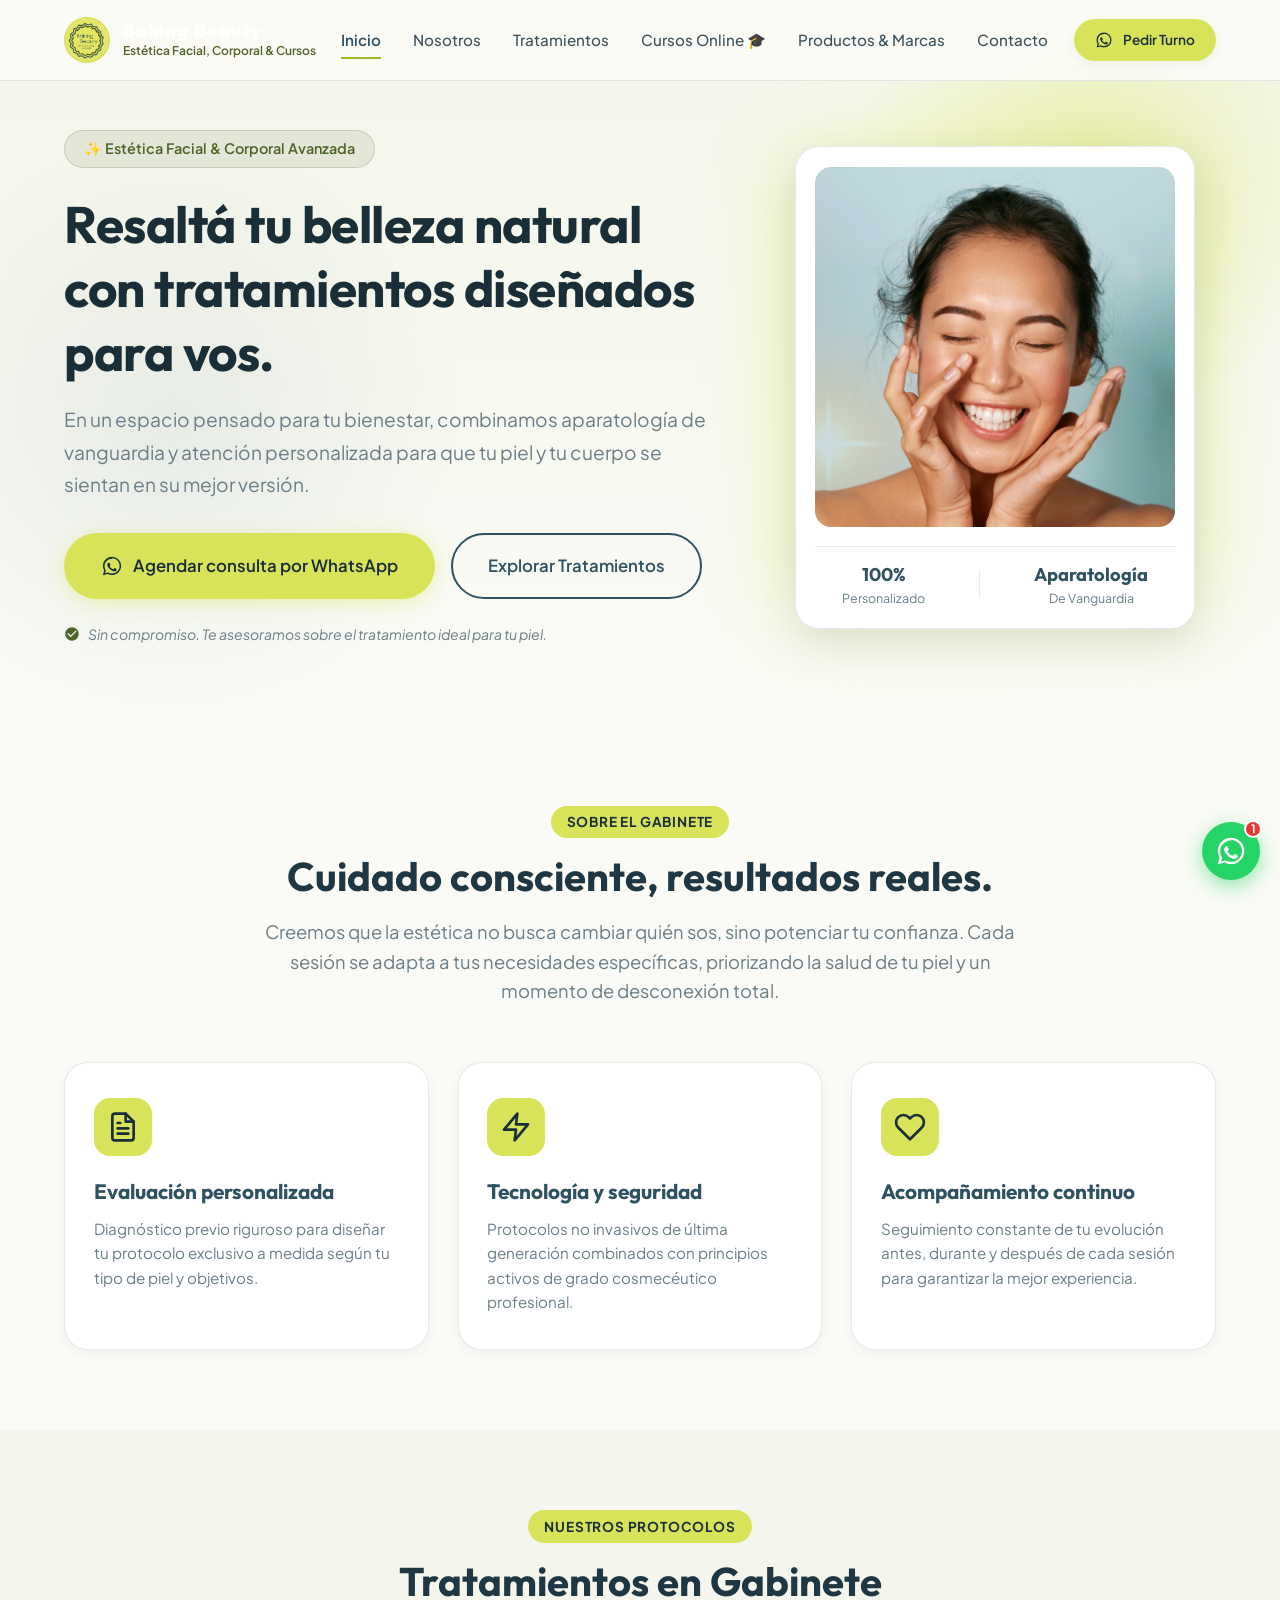
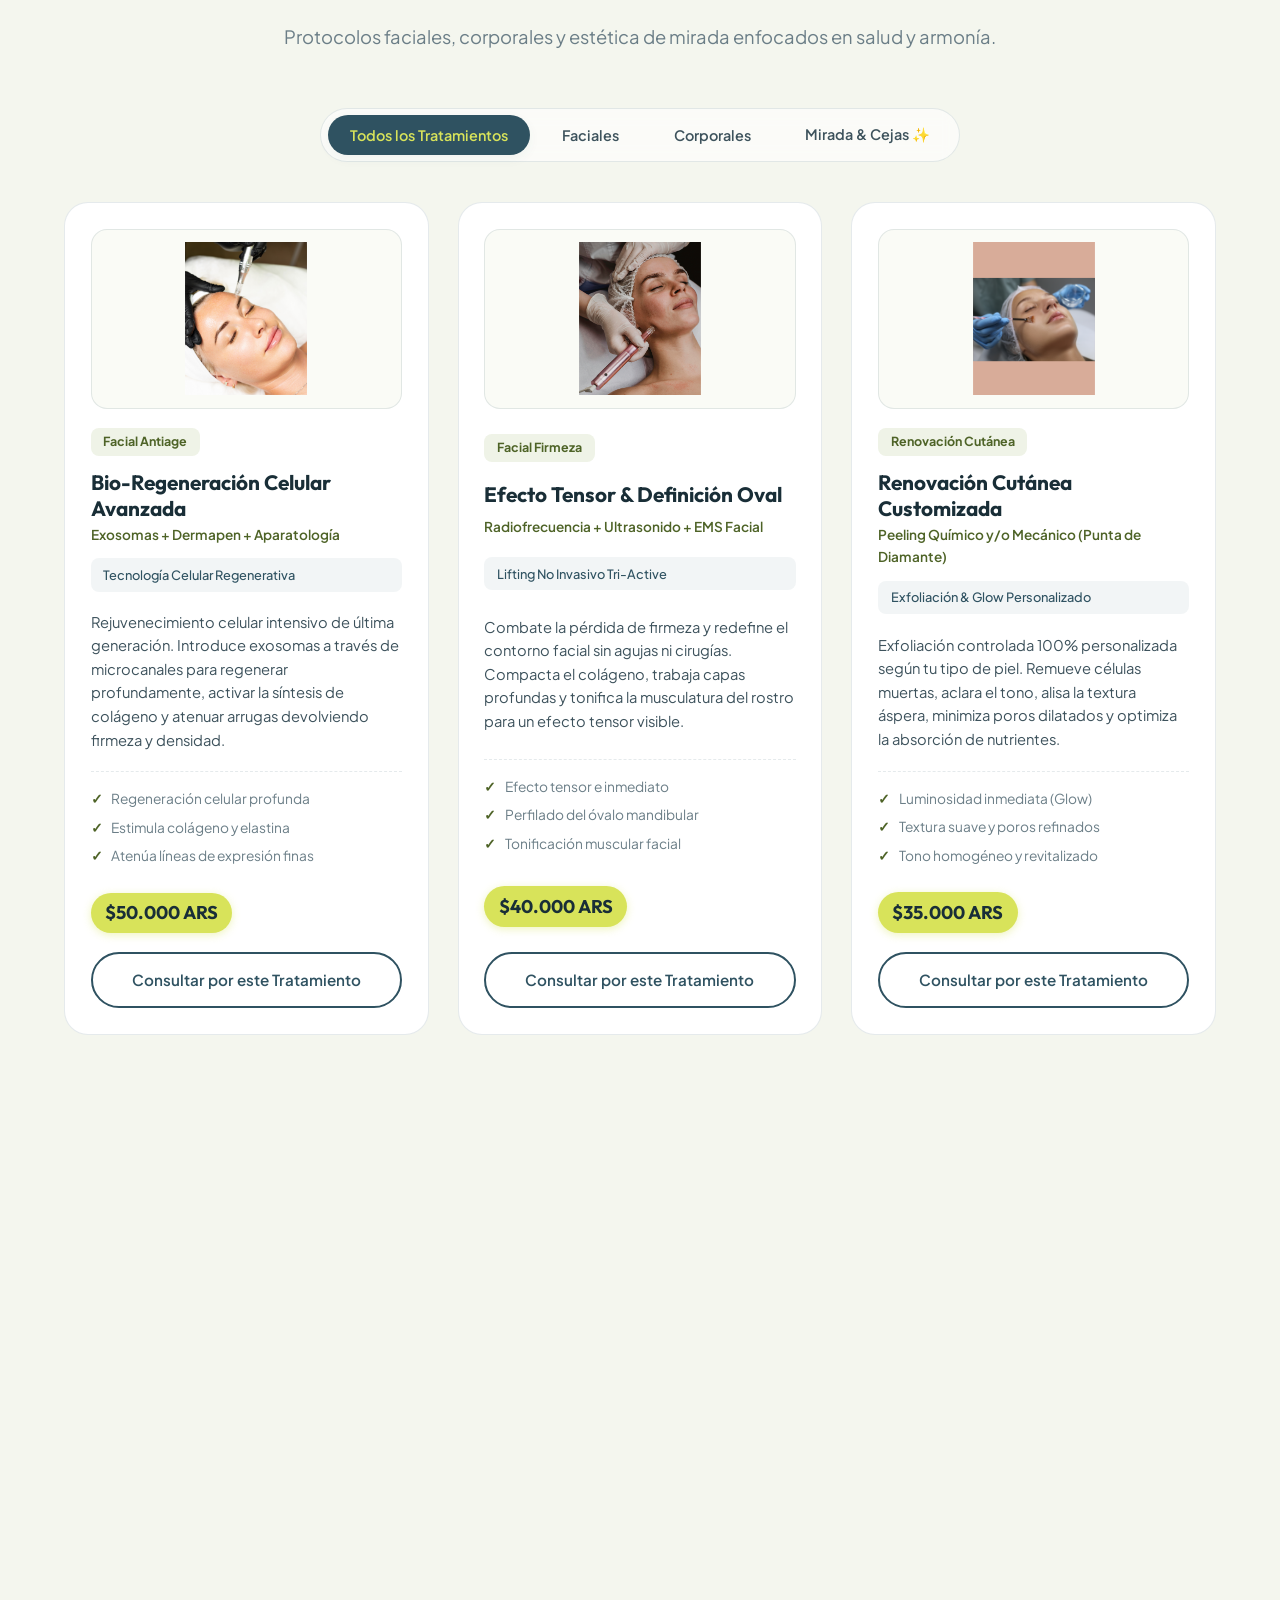
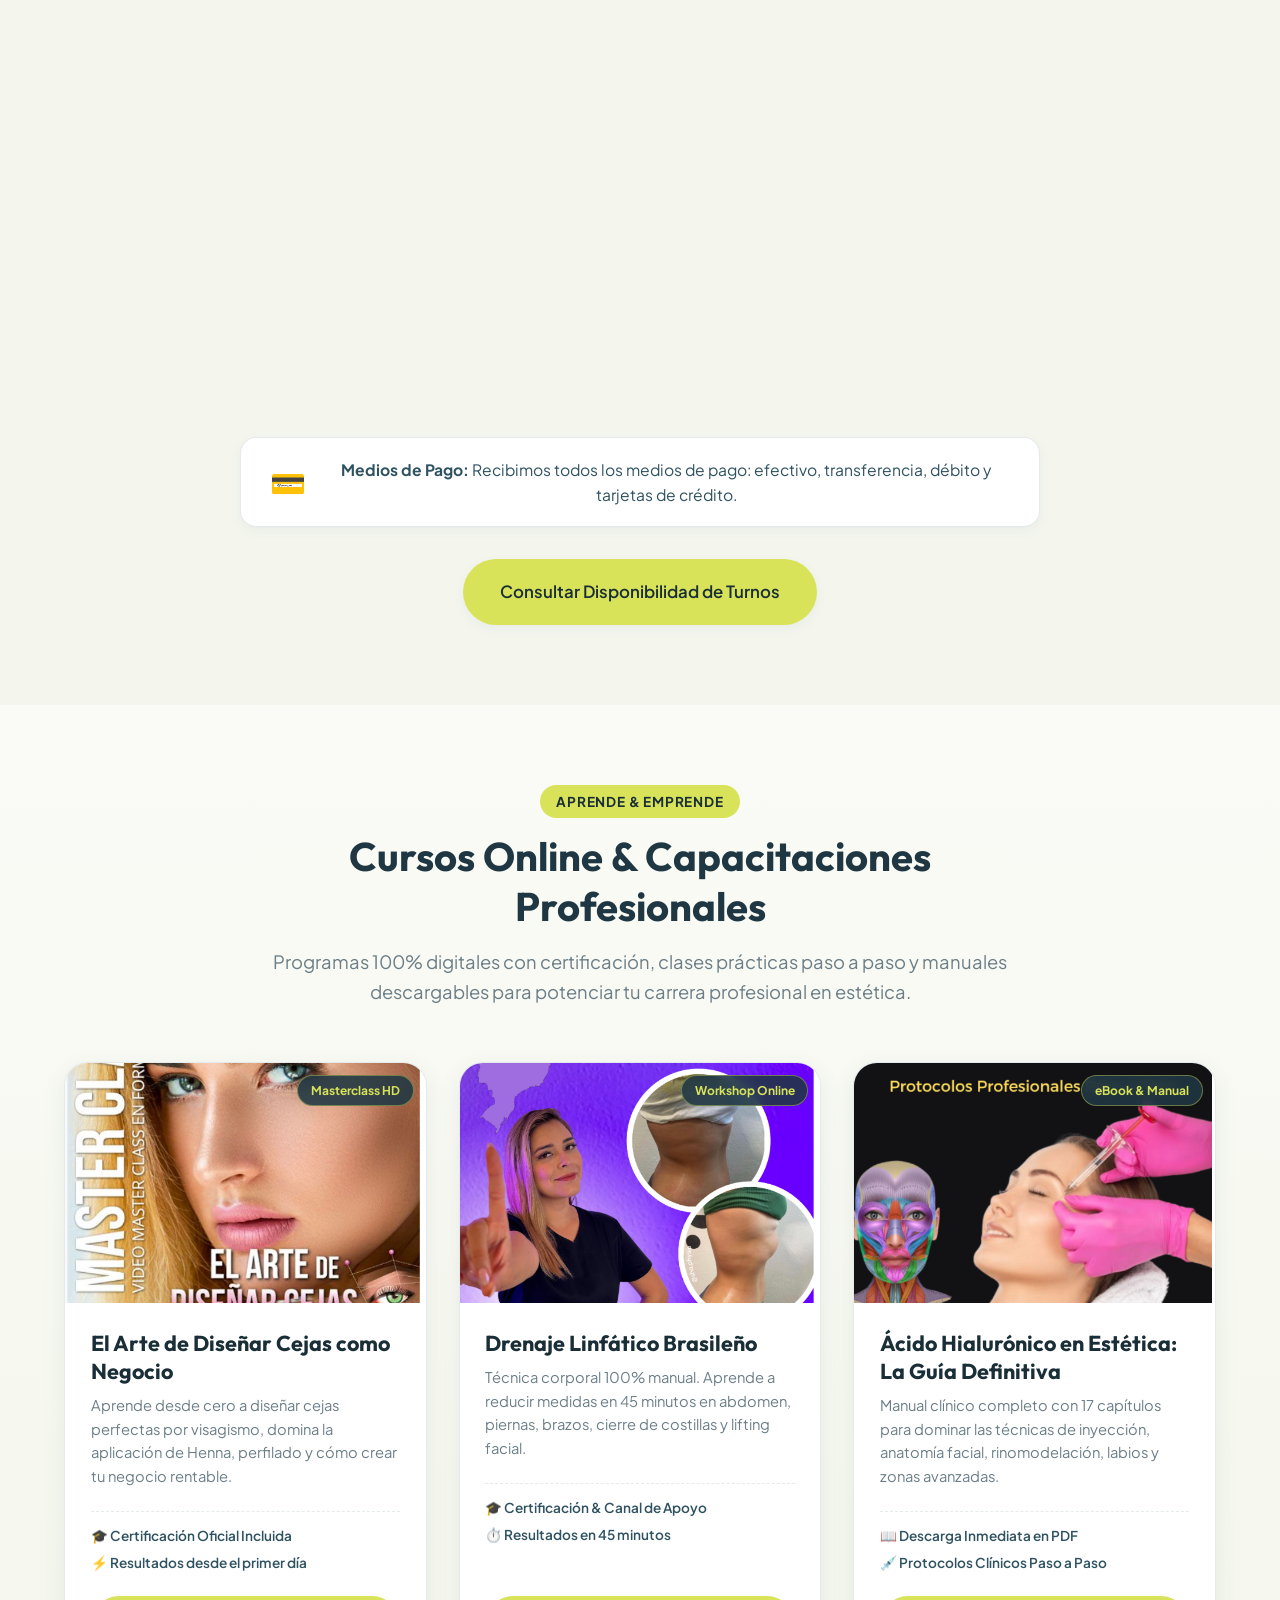
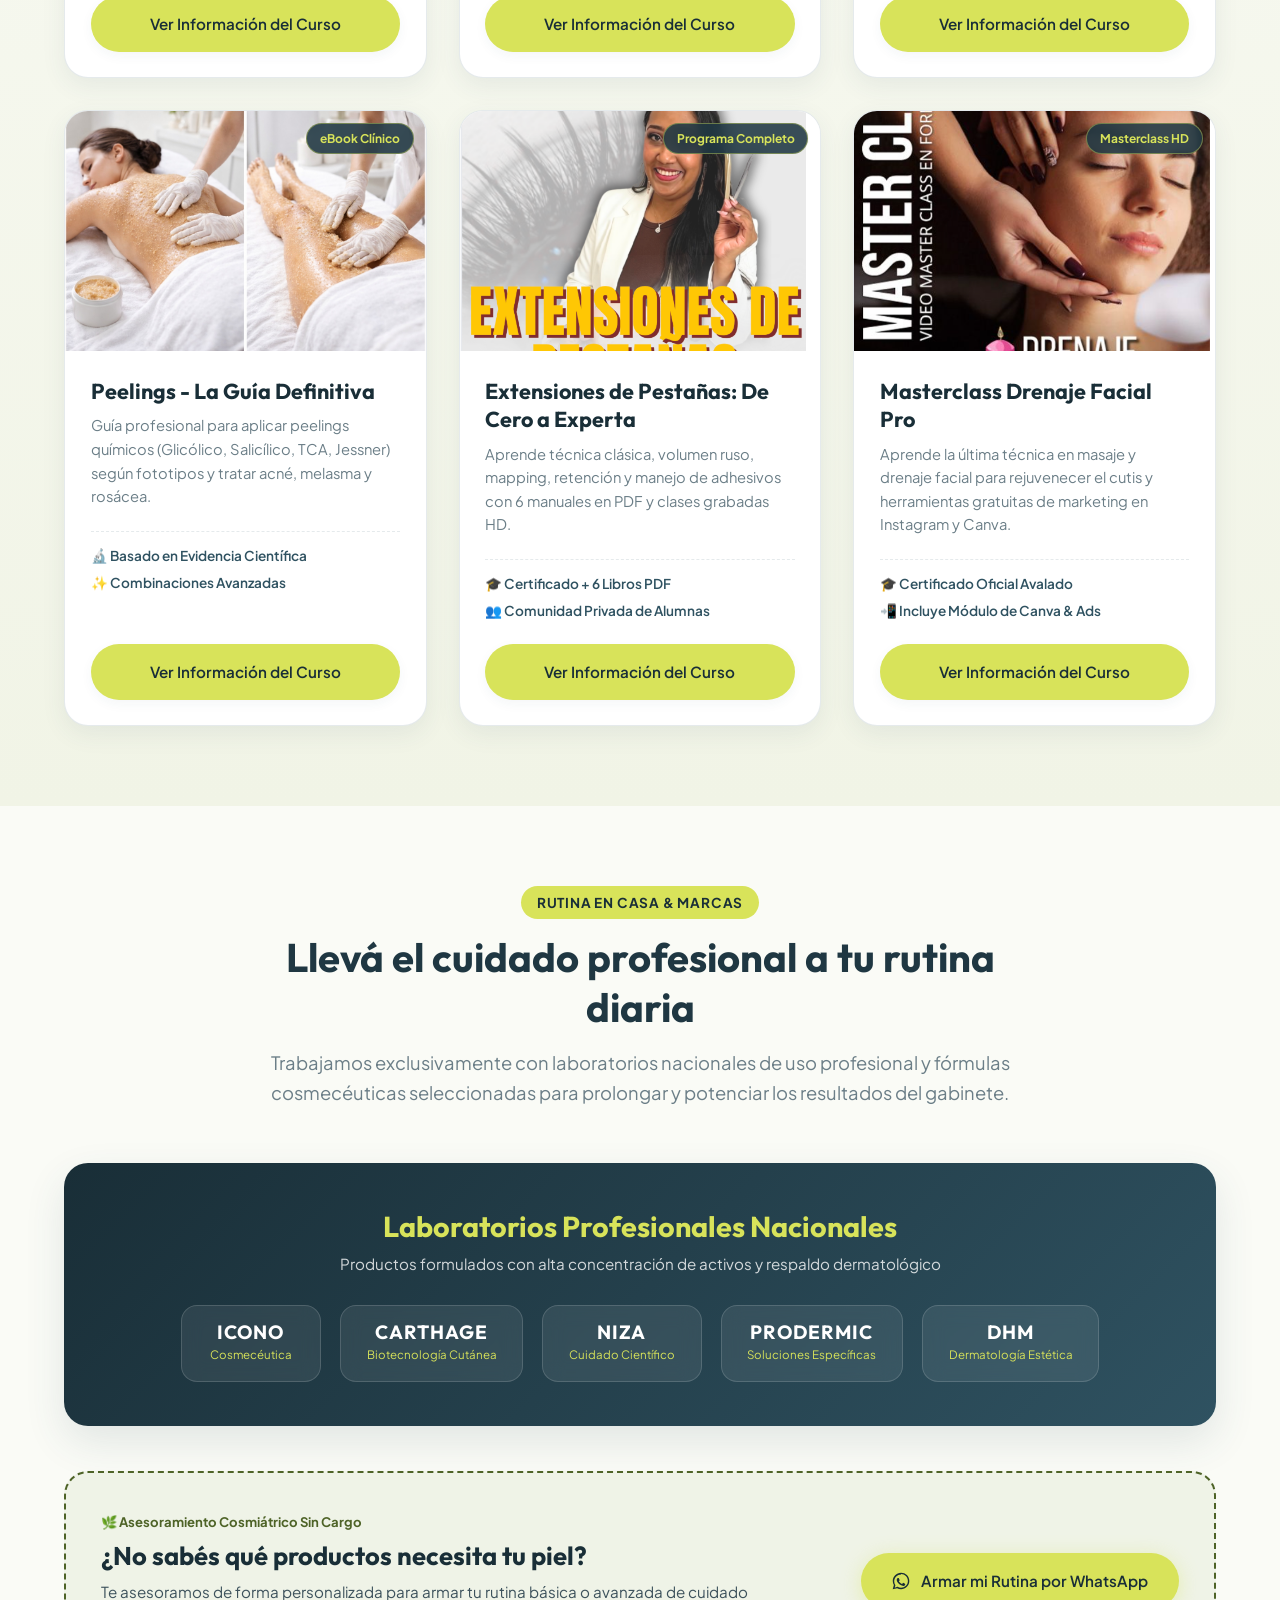
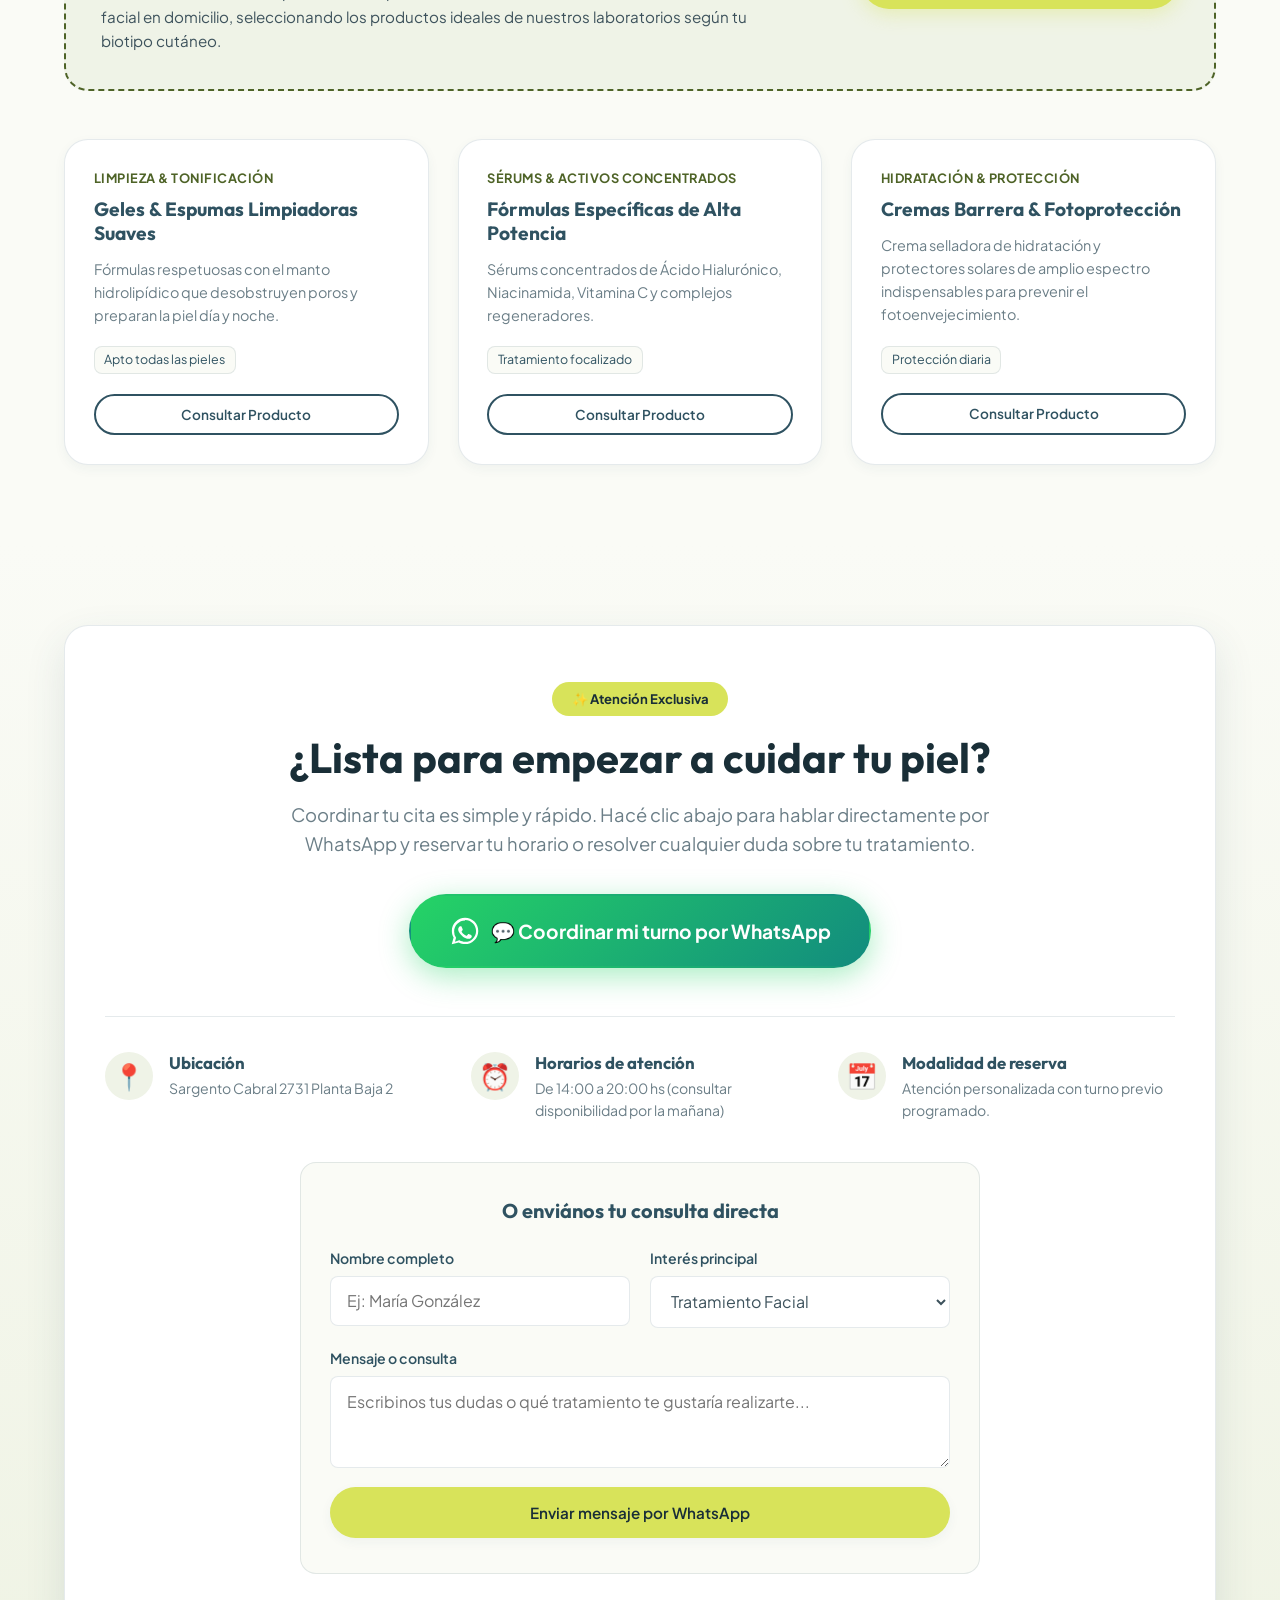
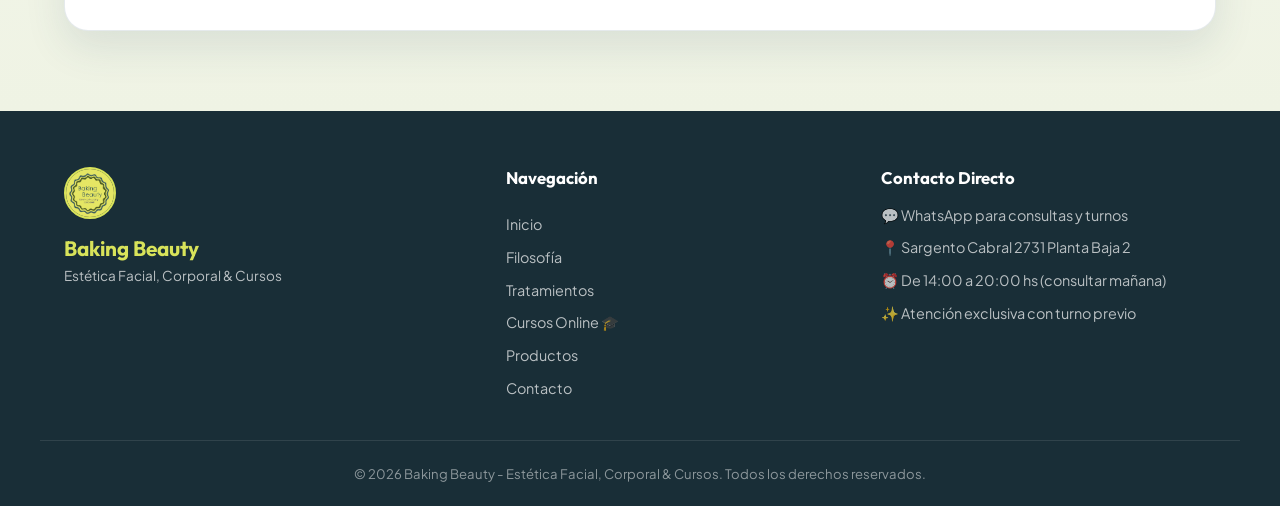
==== commit 115b44b5: "Add Cursos section, standalone high-converting course landing pages, and course images" ====
--- a/index.html
+++ b/index.html
@@ -3,8 +3,8 @@
 <head>
     <meta charset="UTF-8">
     <meta name="viewport" content="width=device-width, initial-scale=1.0">
-    <title>Baking Beauty - Estética Facial y Corporal | Gabinete Estético</title>
-    <meta name="description" content="Tratamientos faciales y corporales de vanguardia, aparatología avanzada y atención personalizada. Coordiná tu turno por WhatsApp.">
+    <title>Baking Beauty - Estética Facial y Corporal | Gabinete & Cursos</title>
+    <meta name="description" content="Tratamientos faciales y corporales de vanguardia, aparatología avanzada, estética de mirada y capacitaciones online profesionales.">
     <link rel="icon" type="image/jpeg" href="assets/images/logo.jpg">
     <!-- Google Fonts -->
     <link rel="preconnect" href="https://fonts.googleapis.com">
@@ -21,7 +21,7 @@
                 <img src="assets/images/logo.jpg" alt="Baking Beauty Logo" class="logo-img">
                 <div class="brand-text">
                     <span class="brand-name">Baking Beauty</span>
-                    <span class="brand-tagline">Estética Facial y Corporal</span>
+                    <span class="brand-tagline">Estética Facial, Corporal & Cursos</span>
                 </div>
             </a>
 
@@ -29,6 +29,7 @@
                 <a href="#hero" class="nav-link active">Inicio</a>
                 <a href="#filosofia" class="nav-link">Nosotros</a>
                 <a href="#servicios" class="nav-link">Tratamientos</a>
+                <a href="#cursos" class="nav-link">Cursos Online 🎓</a>
                 <a href="#productos" class="nav-link">Productos & Marcas</a>
                 <a href="#contacto" class="nav-link">Contacto</a>
             </nav>
@@ -320,7 +321,7 @@
                     <!-- MIRADA 1: Lash Lifting Nutritivo -->
                     <article class="service-card" data-category="facial mirada">
                         <div class="service-img-wrapper">
-                            <img src="assets/images/lash-brow.jpg" alt="Lash Lifting Nutritivo" class="service-img service-img-photo">
+                            <img src="assets/images/lash-brow-1.png" alt="Lash Lifting Nutritivo" class="service-img service-img-photo">
                         </div>
                         <div class="service-badge">Pestañas</div>
                         <h3 class="service-title">Lash Lifting Nutritivo</h3>
@@ -344,7 +345,7 @@
                     <!-- MIRADA 2: Diseño y Perfilado de Cejas -->
                     <article class="service-card" data-category="facial mirada">
                         <div class="service-img-wrapper">
-                            <img src="assets/images/10.svg" alt="Diseño y Perfilado de Cejas" class="service-img">
+                            <img src="assets/images/lash-brow-2.png" alt="Diseño y Perfilado de Cejas" class="service-img service-img-photo">
                         </div>
                         <div class="service-badge">Cejas</div>
                         <h3 class="service-title">Diseño y Perfilado de Cejas</h3>
@@ -368,7 +369,7 @@
                     <!-- MIRADA 3: Laminado Nutritivo de Cejas -->
                     <article class="service-card" data-category="facial mirada">
                         <div class="service-img-wrapper">
-                            <img src="assets/images/10.svg" alt="Laminado Nutritivo de Cejas" class="service-img">
+                            <img src="assets/images/lash-brow-3.png" alt="Laminado Nutritivo de Cejas" class="service-img service-img-photo">
                         </div>
                         <div class="service-badge">Cejas</div>
                         <h3 class="service-title">Laminado Nutritivo de Cejas</h3>
@@ -392,7 +393,7 @@
                     <!-- MIRADA 4: Aplicación de Tinte -->
                     <article class="service-card" data-category="facial mirada">
                         <div class="service-img-wrapper">
-                            <img src="assets/images/10.svg" alt="Aplicación de Tinte" class="service-img">
+                            <img src="assets/images/lash-brow-4.png" alt="Aplicación de Tinte" class="service-img service-img-photo">
                         </div>
                         <div class="service-badge">Pestañas & Cejas</div>
                         <h3 class="service-title">Aplicación de Tinte Profesional</h3>
@@ -416,7 +417,7 @@
                     <!-- COMBO 1: Lash Lifting + Diseño y Perfilado -->
                     <article class="service-card" data-category="facial mirada">
                         <div class="service-img-wrapper">
-                            <img src="assets/images/lash-brow.jpg" alt="Combo Lash Lifting + Diseño de Cejas" class="service-img service-img-photo">
+                            <img src="assets/images/lash-brow-1.png" alt="Combo Lash Lifting + Diseño de Cejas" class="service-img service-img-photo">
                         </div>
                         <div class="service-badge">Combo Mirada ✨</div>
                         <h3 class="service-title">Lash Lifting Nutritivo + Diseño & Perfilado</h3>
@@ -440,7 +441,7 @@
                     <!-- COMBO 2: Laminado Nutritivo + Diseño y Perfilado -->
                     <article class="service-card" data-category="facial mirada">
                         <div class="service-img-wrapper">
-                            <img src="assets/images/10.svg" alt="Combo Laminado + Diseño de Cejas" class="service-img">
+                            <img src="assets/images/lash-brow-3.png" alt="Combo Laminado + Diseño de Cejas" class="service-img service-img-photo">
                         </div>
                         <div class="service-badge">Combo Mirada ✨</div>
                         <h3 class="service-title">Laminado Nutritivo + Diseño & Perfilado</h3>
@@ -464,7 +465,7 @@
                     <!-- COMBO 3: Diseño y Perfilado + Tinte -->
                     <article class="service-card" data-category="facial mirada">
                         <div class="service-img-wrapper">
-                            <img src="assets/images/10.svg" alt="Combo Diseño de Cejas + Tinte" class="service-img">
+                            <img src="assets/images/lash-brow-2.png" alt="Combo Diseño de Cejas + Tinte" class="service-img service-img-photo">
                         </div>
                         <div class="service-badge">Combo Mirada ✨</div>
                         <h3 class="service-title">Diseño & Perfilado de Cejas + Tinte</h3>
@@ -596,6 +597,161 @@
                        target="_blank" rel="noopener noreferrer" class="btn btn-primary btn-lg">
                         Consultar Disponibilidad de Turnos
                     </a>
+                </div>
+            </div>
+        </section>
+
+        <!-- SECCIÓN NUEVA: CURSOS & CAPACITACIONES ONLINE -->
+        <section class="courses-section" id="cursos">
+            <div class="container">
+                <div class="section-header text-center">
+                    <span class="section-subtitle">Aprende & Emprende</span>
+                    <h2 class="section-title">Cursos Online & Capacitaciones Profesionales</h2>
+                    <p class="section-description">
+                        Programas 100% digitales con certificación, clases prácticas paso a paso y manuales descargables para potenciar tu carrera profesional en estética.
+                    </p>
+                </div>
+
+                <div class="courses-grid">
+
+                    <!-- Curso 1: El Arte de Diseñar Cejas -->
+                    <article class="course-card">
+                        <div class="course-cover-wrapper">
+                            <img src="assets/images/cursos/disenar-cejas.png" alt="El Arte de Diseñar Cejas como Negocio" class="course-cover-img">
+                            <span class="course-type-badge">Masterclass HD</span>
+                        </div>
+                        <div class="course-card-body">
+                            <div>
+                                <h3 class="course-card-title">El Arte de Diseñar Cejas como Negocio</h3>
+                                <p class="course-card-desc">
+                                    Aprende desde cero a diseñar cejas perfectas por visagismo, domina la aplicación de Henna, perfilado y cómo crear tu negocio rentable.
+                                </p>
+                                <ul class="course-highlights">
+                                    <li>🎓 Certificación Oficial Incluida</li>
+                                    <li>⚡ Resultados desde el primer día</li>
+                                </ul>
+                            </div>
+                            <a href="cursos/el-arte-de-disenar-cejas.html" class="btn btn-primary btn-block">
+                                Ver Información del Curso
+                            </a>
+                        </div>
+                    </article>
+
+                    <!-- Curso 2: Drenaje Linfático Brasileño -->
+                    <article class="course-card">
+                        <div class="course-cover-wrapper">
+                            <img src="assets/images/cursos/drenaje-brasileno.png" alt="Drenaje Linfático Brasileño" class="course-cover-img">
+                            <span class="course-type-badge">Workshop Online</span>
+                        </div>
+                        <div class="course-card-body">
+                            <div>
+                                <h3 class="course-card-title">Drenaje Linfático Brasileño</h3>
+                                <p class="course-card-desc">
+                                    Técnica corporal 100% manual. Aprende a reducir medidas en 45 minutos en abdomen, piernas, brazos, cierre de costillas y lifting facial.
+                                </p>
+                                <ul class="course-highlights">
+                                    <li>🎓 Certificación & Canal de Apoyo</li>
+                                    <li>⏱️ Resultados en 45 minutos</li>
+                                </ul>
+                            </div>
+                            <a href="cursos/drenaje-linfatico-brasileno.html" class="btn btn-primary btn-block">
+                                Ver Información del Curso
+                            </a>
+                        </div>
+                    </article>
+
+                    <!-- Curso 3: Ácido Hialurónico en Estética -->
+                    <article class="course-card">
+                        <div class="course-cover-wrapper">
+                            <img src="assets/images/cursos/acido-hialuronico.png" alt="Ácido Hialurónico en Estética eBook" class="course-cover-img">
+                            <span class="course-type-badge">eBook & Manual</span>
+                        </div>
+                        <div class="course-card-body">
+                            <div>
+                                <h3 class="course-card-title">Ácido Hialurónico en Estética: La Guía Definitiva</h3>
+                                <p class="course-card-desc">
+                                    Manual clínico completo con 17 capítulos para dominar las técnicas de inyección, anatomía facial, rinomodelación, labios y zonas avanzadas.
+                                </p>
+                                <ul class="course-highlights">
+                                    <li>📖 Descarga Inmediata en PDF</li>
+                                    <li>💉 Protocolos Clínicos Paso a Paso</li>
+                                </ul>
+                            </div>
+                            <a href="cursos/acido-hialuronico-en-estetica.html" class="btn btn-primary btn-block">
+                                Ver Información del Curso
+                            </a>
+                        </div>
+                    </article>
+
+                    <!-- Curso 4: Peelings La Guía Definitiva -->
+                    <article class="course-card">
+                        <div class="course-cover-wrapper">
+                            <img src="assets/images/cursos/peelings-guia.jpg" alt="Peelings La Guía Definitiva" class="course-cover-img">
+                            <span class="course-type-badge">eBook Clínico</span>
+                        </div>
+                        <div class="course-card-body">
+                            <div>
+                                <h3 class="course-card-title">Peelings - La Guía Definitiva</h3>
+                                <p class="course-card-desc">
+                                    Guía profesional para aplicar peelings químicos (Glicólico, Salicílico, TCA, Jessner) según fototipos y tratar acné, melasma y rosácea.
+                                </p>
+                                <ul class="course-highlights">
+                                    <li>🔬 Basado en Evidencia Científica</li>
+                                    <li>✨ Combinaciones Avanzadas</li>
+                                </ul>
+                            </div>
+                            <a href="cursos/peelings-la-guia-definitiva.html" class="btn btn-primary btn-block">
+                                Ver Información del Curso
+                            </a>
+                        </div>
+                    </article>
+
+                    <!-- Curso 5: Extensiones de Pestañas -->
+                    <article class="course-card">
+                        <div class="course-cover-wrapper">
+                            <img src="assets/images/cursos/extensiones-pestanas.png" alt="Extensiones de Pestañas De Cero a Experta" class="course-cover-img">
+                            <span class="course-type-badge">Programa Completo</span>
+                        </div>
+                        <div class="course-card-body">
+                            <div>
+                                <h3 class="course-card-title">Extensiones de Pestañas: De Cero a Experta</h3>
+                                <p class="course-card-desc">
+                                    Aprende técnica clásica, volumen ruso, mapping, retención y manejo de adhesivos con 6 manuales en PDF y clases grabadas HD.
+                                </p>
+                                <ul class="course-highlights">
+                                    <li>🎓 Certificado + 6 Libros PDF</li>
+                                    <li>👥 Comunidad Privada de Alumnas</li>
+                                </ul>
+                            </div>
+                            <a href="cursos/extensiones-de-pestanas.html" class="btn btn-primary btn-block">
+                                Ver Información del Curso
+                            </a>
+                        </div>
+                    </article>
+
+                    <!-- Curso 6: Drenaje Facial Pro -->
+                    <article class="course-card">
+                        <div class="course-cover-wrapper">
+                            <img src="assets/images/cursos/drenaje-facial-pro.png" alt="Masterclass Drenaje Facial Pro" class="course-cover-img">
+                            <span class="course-type-badge">Masterclass HD</span>
+                        </div>
+                        <div class="course-card-body">
+                            <div>
+                                <h3 class="course-card-title">Masterclass Drenaje Facial Pro</h3>
+                                <p class="course-card-desc">
+                                    Aprende la última técnica en masaje y drenaje facial para rejuvenecer el cutis y herramientas gratuitas de marketing en Instagram y Canva.
+                                </p>
+                                <ul class="course-highlights">
+                                    <li>🎓 Certificado Oficial Avalado</li>
+                                    <li>📲 Incluye Módulo de Canva & Ads</li>
+                                </ul>
+                            </div>
+                            <a href="cursos/drenaje-facial-pro.html" class="btn btn-primary btn-block">
+                                Ver Información del Curso
+                            </a>
+                        </div>
+                    </article>
+
                 </div>
             </div>
         </section>
@@ -757,6 +913,7 @@
                                         <option value="Tratamiento Facial">Tratamiento Facial</option>
                                         <option value="Tratamiento Corporal">Tratamiento Corporal</option>
                                         <option value="Lifting de Pestañas / Cejas">Mirada (Pestañas / Cejas)</option>
+                                        <option value="Cursos & Capacitaciones">Cursos & Capacitaciones Online</option>
                                         <option value="Rutina de Skincare / Productos">Rutina de Skincare / Productos</option>
                                         <option value="Consulta general">Otro / Consulta General</option>
                                     </select>
@@ -783,7 +940,7 @@
             <div class="footer-brand">
                 <img src="assets/images/logo.jpg" alt="Baking Beauty" class="footer-logo">
                 <span class="footer-name">Baking Beauty</span>
-                <p class="footer-sub">Estética Facial y Corporal</p>
+                <p class="footer-sub">Estética Facial, Corporal & Cursos</p>
             </div>
 
             <div class="footer-links">
@@ -791,6 +948,7 @@
                 <a href="#hero">Inicio</a>
                 <a href="#filosofia">Filosofía</a>
                 <a href="#servicios">Tratamientos</a>
+                <a href="#cursos">Cursos Online 🎓</a>
                 <a href="#productos">Productos</a>
                 <a href="#contacto">Contacto</a>
             </div>
@@ -805,7 +963,7 @@
         </div>
         <div class="footer-bottom">
             <div class="container text-center">
-                <p>&copy; 2026 Baking Beauty - Estética Facial y Corporal. Todos los derechos reservados.</p>
+                <p>&copy; 2026 Baking Beauty - Estética Facial, Corporal & Cursos. Todos los derechos reservados.</p>
             </div>
         </div>
     </footer>
--- a/styles.css
+++ b/styles.css
@@ -196,6 +196,35 @@
     box-shadow: 0 12px 40px rgba(37, 211, 102, 0.6);
 }
 
+/* High-Converting Affiliate CTA Button */
+.btn-affiliate-cta {
+    background: linear-gradient(135deg, #FF6B00 0%, #E65100 100%);
+    color: white !important;
+    font-size: 1.2rem;
+    font-weight: 800;
+    padding: 1.2rem 2.5rem;
+    border-radius: var(--radius-full);
+    box-shadow: 0 8px 30px rgba(255, 107, 0, 0.4);
+    animation: pulse-affiliate 2.5s infinite;
+    display: inline-flex;
+    align-items: center;
+    justify-content: center;
+    gap: 0.8rem;
+    border: none;
+}
+
+.btn-affiliate-cta:hover {
+    transform: translateY(-3px) scale(1.03);
+    box-shadow: 0 14px 40px rgba(255, 107, 0, 0.6);
+    background: linear-gradient(135deg, #FF7B1A 0%, #F55A00 100%);
+}
+
+@keyframes pulse-affiliate {
+    0% { box-shadow: 0 0 0 0 rgba(255, 107, 0, 0.6); }
+    70% { box-shadow: 0 0 0 18px rgba(255, 107, 0, 0); }
+    100% { box-shadow: 0 0 0 0 rgba(255, 107, 0, 0); }
+}
+
 @keyframes pulse-glow {
     0% { box-shadow: 0 0 0 0 rgba(37, 211, 102, 0.5); }
     70% { box-shadow: 0 0 0 18px rgba(37, 211, 102, 0); }
@@ -783,6 +812,204 @@
     color: var(--secondary);
 }
 
+/* ==========================================================================
+   CURSOS & CAPACITACIONES ONLINE SECTION (MAIN PAGE & STANDALONE LANDINGS)
+   ========================================================================== */
+
+.courses-section {
+    background: linear-gradient(180deg, #FAFBF6 0%, #F1F4E6 100%);
+    padding: 5rem 0;
+}
+
+.courses-grid {
+    display: grid;
+    grid-template-columns: repeat(auto-fill, minmax(320px, 1fr));
+    gap: 2rem;
+}
+
+.course-card {
+    background: var(--bg-card);
+    border-radius: var(--radius-lg);
+    border: 1px solid var(--border-color);
+    overflow: hidden;
+    display: flex;
+    flex-direction: column;
+    justify-content: space-between;
+    transition: var(--transition);
+    box-shadow: var(--shadow-md);
+}
+
+.course-card:hover {
+    transform: translateY(-8px);
+    box-shadow: var(--shadow-lg);
+    border-color: var(--primary);
+}
+
+.course-cover-wrapper {
+    position: relative;
+    width: 100%;
+    height: 240px;
+    overflow: hidden;
+    background: #111;
+}
+
+.course-cover-img {
+    width: 100%;
+    height: 100%;
+    object-fit: cover;
+    transition: var(--transition);
+}
+
+.course-card:hover .course-cover-img {
+    transform: scale(1.06);
+}
+
+.course-type-badge {
+    position: absolute;
+    top: 12px;
+    right: 12px;
+    background: rgba(31, 55, 66, 0.88);
+    color: var(--primary);
+    backdrop-filter: blur(6px);
+    font-size: 0.75rem;
+    font-weight: 700;
+    padding: 0.3rem 0.8rem;
+    border-radius: var(--radius-full);
+    border: 1px solid rgba(216, 227, 90, 0.4);
+}
+
+.course-card-body {
+    padding: 1.6rem;
+    display: flex;
+    flex-direction: column;
+    flex-grow: 1;
+    justify-content: space-between;
+}
+
+.course-card-title {
+    font-size: 1.35rem;
+    color: var(--secondary-dark);
+    margin-bottom: 0.6rem;
+    line-height: 1.3;
+}
+
+.course-card-desc {
+    font-size: 0.92rem;
+    color: var(--text-muted);
+    margin-bottom: 1.4rem;
+    line-height: 1.6;
+}
+
+.course-highlights {
+    margin-bottom: 1.4rem;
+    border-top: 1px dashed var(--border-color);
+    padding-top: 0.8rem;
+}
+
+.course-highlights li {
+    font-size: 0.85rem;
+    color: var(--secondary);
+    font-weight: 600;
+    margin-bottom: 0.35rem;
+    display: flex;
+    align-items: center;
+    gap: 0.5rem;
+}
+
+/* Distraction-Free Landing Pages for Courses */
+.course-landing-header {
+    background-color: var(--secondary-dark);
+    color: white;
+    padding: 1rem 0;
+    border-bottom: 3px solid var(--primary);
+}
+
+.course-landing-header-container {
+    display: flex;
+    align-items: center;
+    justify-content: space-between;
+}
+
+.back-to-main {
+    display: inline-flex;
+    align-items: center;
+    gap: 0.5rem;
+    color: var(--primary);
+    font-size: 0.9rem;
+    font-weight: 600;
+    padding: 0.4rem 0.9rem;
+    border-radius: var(--radius-full);
+    background: rgba(255, 255, 255, 0.08);
+    transition: var(--transition);
+}
+
+.back-to-main:hover {
+    background: var(--primary);
+    color: var(--secondary-dark);
+}
+
+.course-hero-section {
+    background: linear-gradient(135deg, var(--secondary-dark) 0%, #15262E 100%);
+    color: white;
+    padding: 4.5rem 0;
+    position: relative;
+    overflow: hidden;
+}
+
+.course-hero-grid {
+    display: grid;
+    grid-template-columns: 1.2fr 0.8fr;
+    gap: 3rem;
+    align-items: center;
+}
+
+.course-hero-title {
+    color: white;
+    font-size: clamp(2rem, 4.5vw, 3.2rem);
+    margin-bottom: 1.2rem;
+    line-height: 1.2;
+}
+
+.course-hero-hook {
+    font-size: 1.15rem;
+    color: rgba(255, 255, 255, 0.9);
+    margin-bottom: 2rem;
+    line-height: 1.7;
+}
+
+.course-hero-cover-card {
+    background: rgba(255, 255, 255, 0.05);
+    border: 1px solid rgba(255, 255, 255, 0.15);
+    border-radius: var(--radius-lg);
+    padding: 1rem;
+    box-shadow: 0 20px 50px rgba(0, 0, 0, 0.4);
+    text-align: center;
+}
+
+.course-hero-cover-img {
+    width: 100%;
+    border-radius: var(--radius-md);
+    max-height: 440px;
+    object-fit: contain;
+    margin-bottom: 1rem;
+}
+
+.guarantee-box {
+    background: var(--bg-card);
+    border: 2px dashed var(--olive);
+    border-radius: var(--radius-lg);
+    padding: 2rem;
+    display: flex;
+    align-items: center;
+    gap: 1.5rem;
+    margin: 3rem 0;
+}
+
+.guarantee-badge-icon {
+    font-size: 3rem;
+    flex-shrink: 0;
+}
+
 /* Products Section & Brands */
 .products-section {
     background-color: var(--bg-page);
@@ -1065,7 +1292,7 @@
     border: 1px solid var(--border-color);
     border-radius: var(--radius-sm);
     font-family: var(--font-body);
-    font-size: 16px; /* 16px prevents iOS zoom on input focus! */
+    font-size: 16px;
     background-color: white;
     color: var(--text-body);
     transition: var(--transition);
@@ -1203,7 +1430,7 @@
    ========================================================================== */
 
 @media (max-width: 992px) {
-    .hero-container {
+    .hero-container, .course-hero-grid {
         grid-template-columns: 1fr;
         text-align: center;
         gap: 2.5rem;
@@ -1330,11 +1557,11 @@
         flex-shrink: 0;
     }
 
-    .services-grid, .products-grid {
+    .services-grid, .products-grid, .courses-grid {
         grid-template-columns: 1fr;
     }
 
-    .btn-whatsapp-giant {
+    .btn-whatsapp-giant, .btn-affiliate-cta {
         font-size: 1rem;
         padding: 1rem 1.4rem;
         width: 100%;
@@ -1342,8 +1569,8 @@
         justify-content: center;
     }
 
-    .btn-whatsapp-giant span {
-        white-space: normal;
+    .guarantee-box {
+        flex-direction: column;
         text-align: center;
     }
 
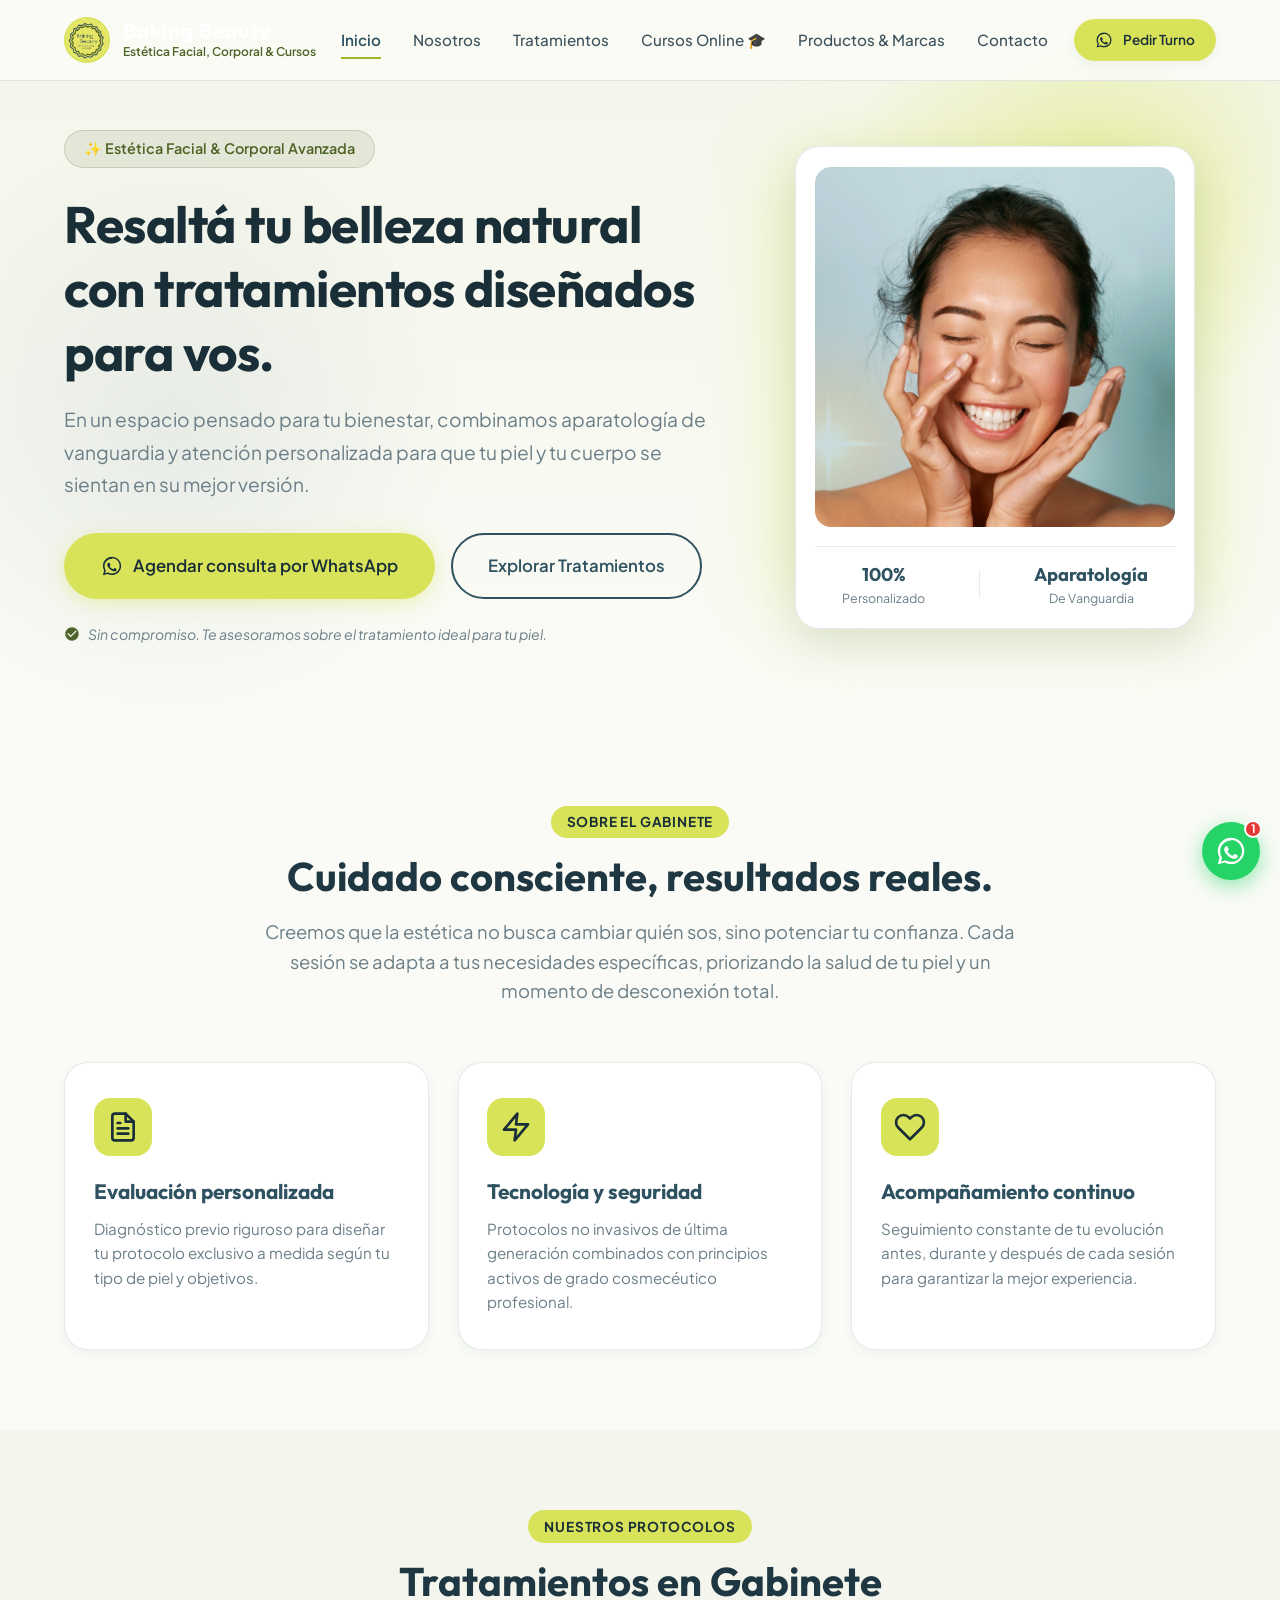
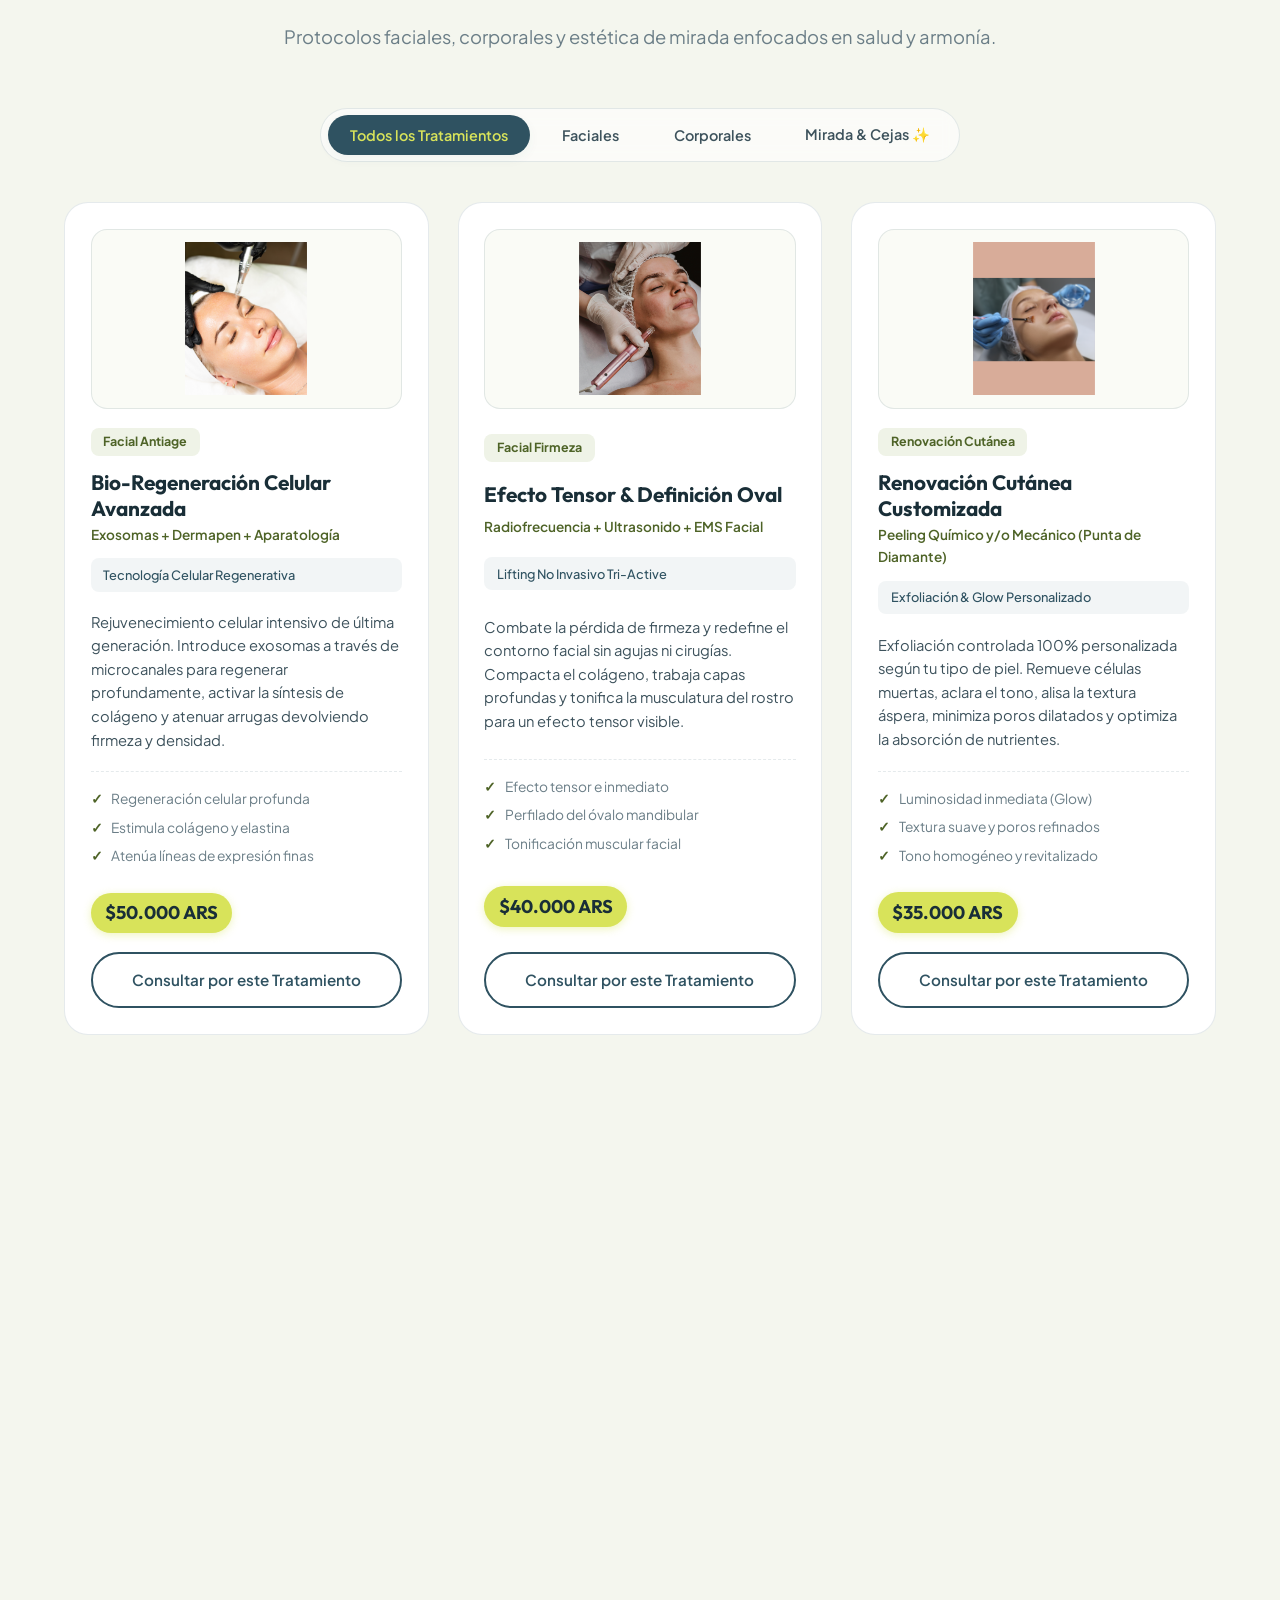
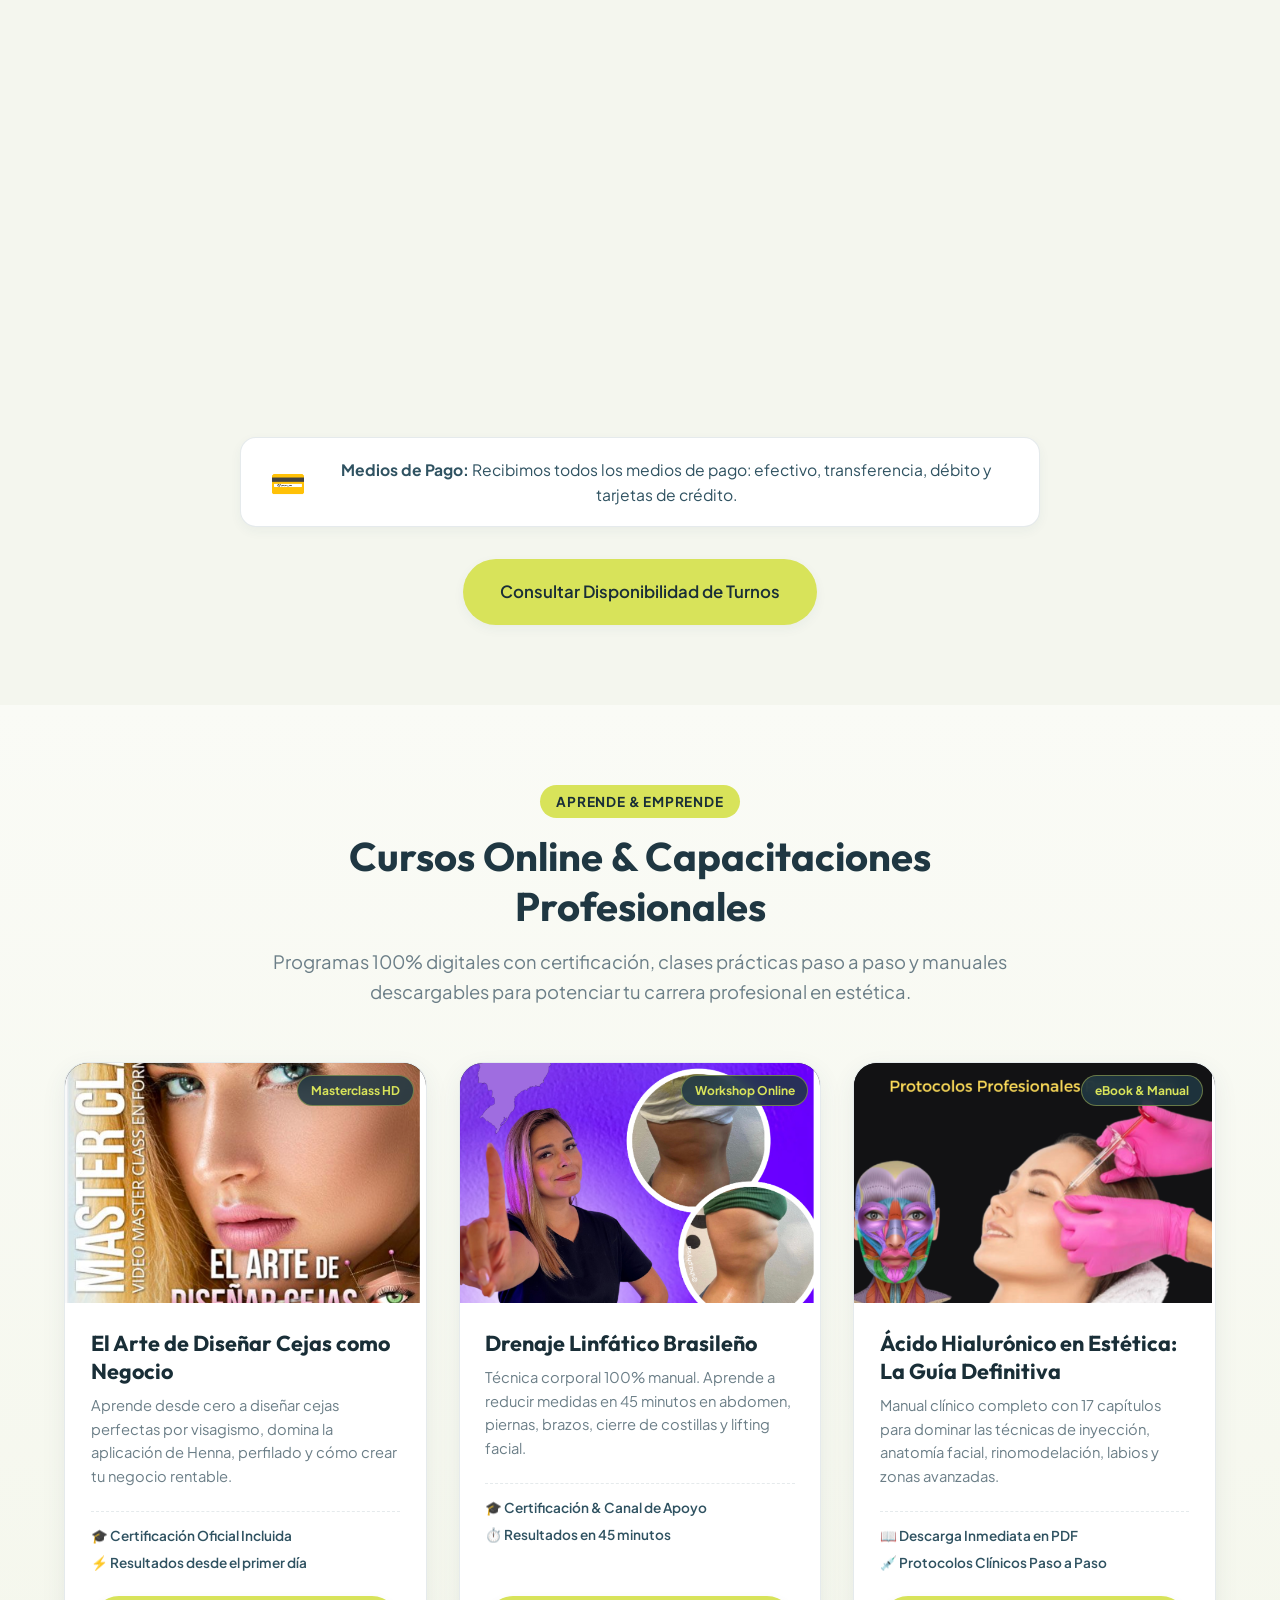
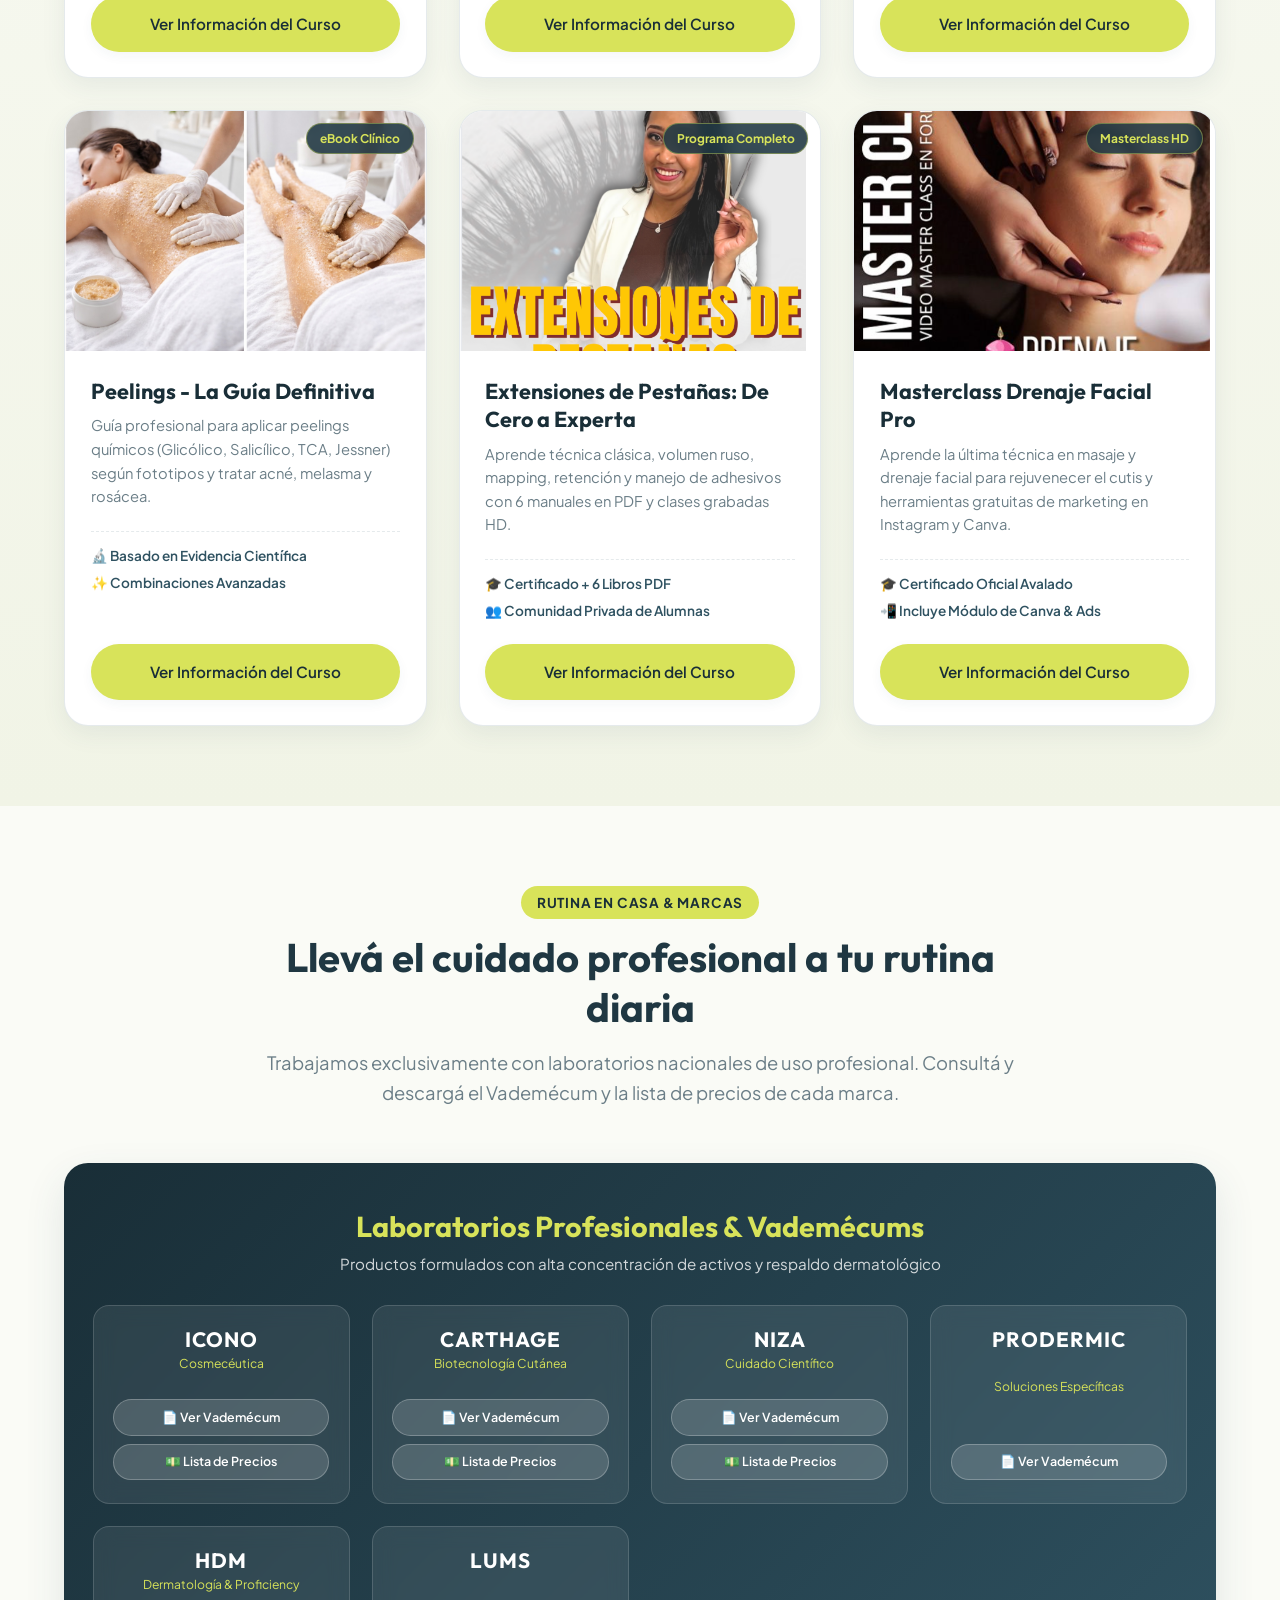
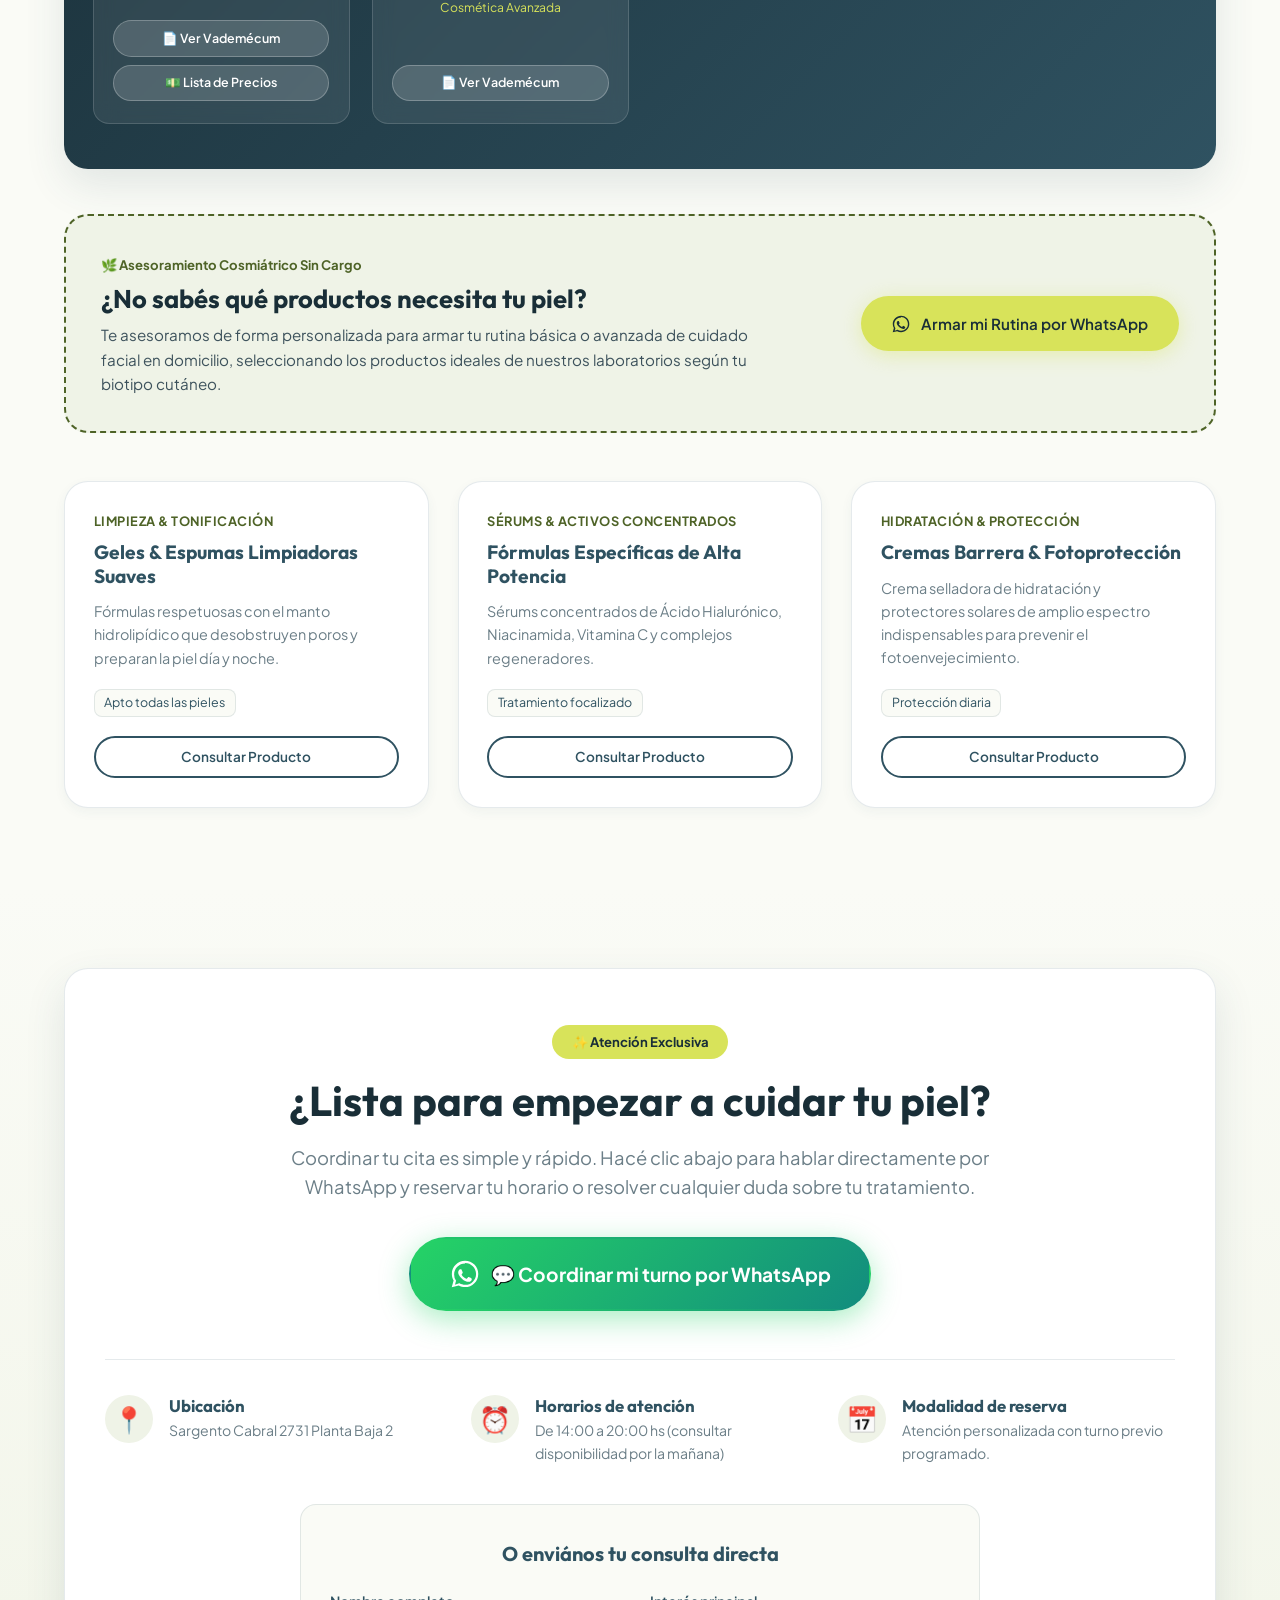
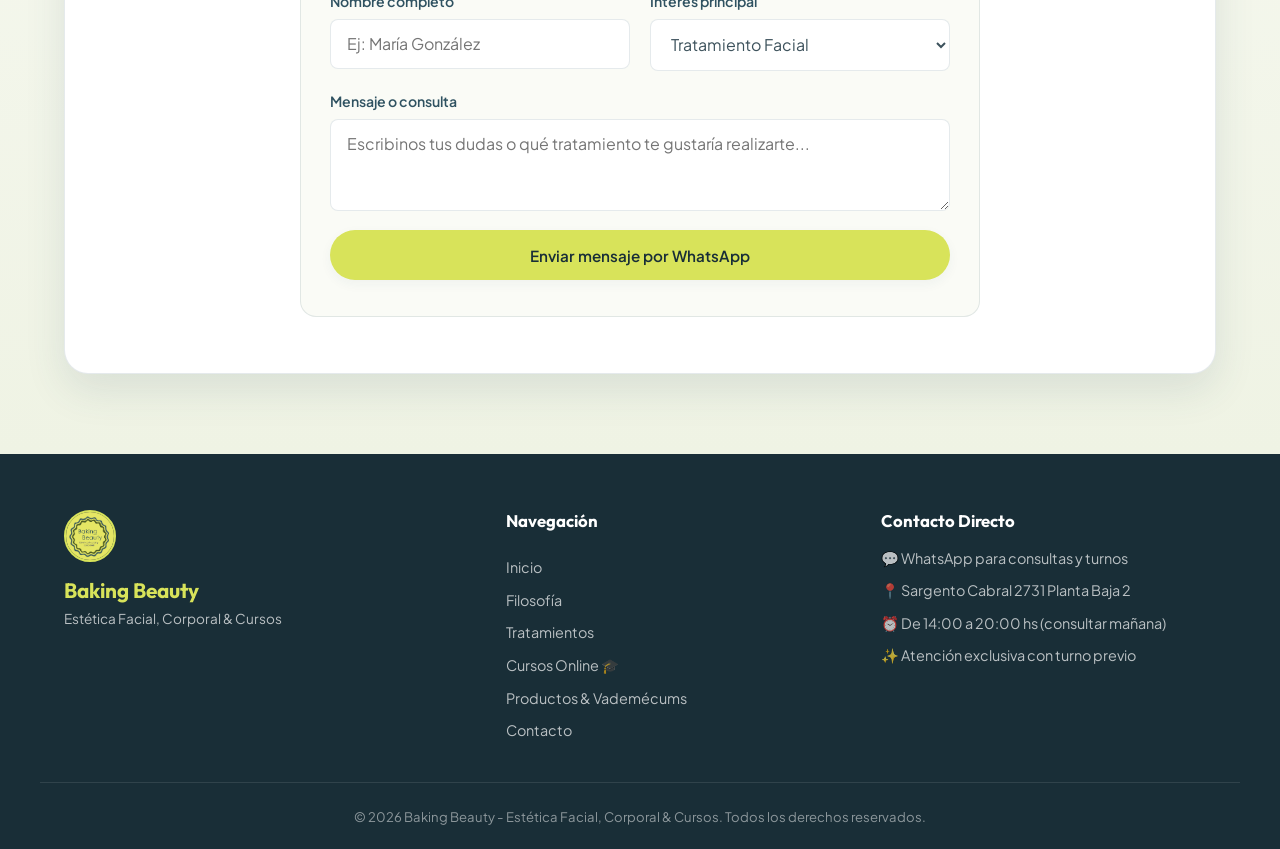
==== commit 5194a55e: "Add Vademecum and Price List PDFs for Icono, Carthage, Niza, Prodermic, HDM, and new brand Lums" ====
--- a/index.html
+++ b/index.html
@@ -4,7 +4,7 @@
     <meta charset="UTF-8">
     <meta name="viewport" content="width=device-width, initial-scale=1.0">
     <title>Baking Beauty - Estética Facial y Corporal | Gabinete & Cursos</title>
-    <meta name="description" content="Tratamientos faciales y corporales de vanguardia, aparatología avanzada, estética de mirada y capacitaciones online profesionales.">
+    <meta name="description" content="Tratamientos faciales y corporales de vanguardia, aparatología avanzada, estética de mirada, productos profesionales con Vademécum y capacitaciones online.">
     <link rel="icon" type="image/jpeg" href="assets/images/logo.jpg">
     <!-- Google Fonts -->
     <link rel="preconnect" href="https://fonts.googleapis.com">
@@ -601,7 +601,7 @@
             </div>
         </section>
 
-        <!-- SECCIÓN NUEVA: CURSOS & CAPACITACIONES ONLINE -->
+        <!-- SECCIÓN: CURSOS & CAPACITACIONES ONLINE -->
         <section class="courses-section" id="cursos">
             <div class="container">
                 <div class="section-header text-center">
@@ -756,42 +756,102 @@
             </div>
         </section>
 
-        <!-- Catálogo de Productos y Marcas Profesionales -->
+        <!-- Catálogo de Productos, Marcas Profesionales & Vademecums -->
         <section class="section products-section" id="productos">
             <div class="container">
                 <div class="section-header text-center">
                     <span class="section-subtitle">Rutina en Casa & Marcas</span>
                     <h2 class="section-title">Llevá el cuidado profesional a tu rutina diaria</h2>
                     <p class="section-description">
-                        Trabajamos exclusivamente con laboratorios nacionales de uso profesional y fórmulas cosmecéuticas seleccionadas para prolongar y potenciar los resultados del gabinete.
+                        Trabajamos exclusivamente con laboratorios nacionales de uso profesional. Consultá y descargá el Vademécum y la lista de precios de cada marca.
                     </p>
                 </div>
 
-                <!-- Marcas Profesionales Carousel / Showcase -->
+                <!-- Marcas Profesionales Showcase con Documentos PDF -->
                 <div class="brands-card">
-                    <h3 class="brands-title">Laboratorios Profesionales Nacionales</h3>
+                    <h3 class="brands-title">Laboratorios Profesionales & Vademécums</h3>
                     <p class="brands-sub">Productos formulados con alta concentración de activos y respaldo dermatológico</p>
+                    
                     <div class="brands-grid">
+
+                        <!-- Marca 1: ICONO -->
                         <div class="brand-item">
                             <span class="brand-name">ICONO</span>
                             <span class="brand-type">Cosmecéutica</span>
-                        </div>
+                            <div class="brand-actions">
+                                <a href="assets/docs/icono-vademecum.pdf" target="_blank" class="brand-doc-btn">
+                                    📄 Ver Vademécum
+                                </a>
+                                <a href="assets/docs/icono-precios.pdf" target="_blank" class="brand-doc-btn">
+                                    💵 Lista de Precios
+                                </a>
+                            </div>
+                        </div>
+
+                        <!-- Marca 2: CARTHAGE -->
                         <div class="brand-item">
                             <span class="brand-name">CARTHAGE</span>
                             <span class="brand-type">Biotecnología Cutánea</span>
-                        </div>
+                            <div class="brand-actions">
+                                <a href="assets/docs/carthage-vademecum.pdf" target="_blank" class="brand-doc-btn">
+                                    📄 Ver Vademécum
+                                </a>
+                                <a href="assets/docs/carthage-precios.pdf" target="_blank" class="brand-doc-btn">
+                                    💵 Lista de Precios
+                                </a>
+                            </div>
+                        </div>
+
+                        <!-- Marca 3: NIZA -->
                         <div class="brand-item">
                             <span class="brand-name">NIZA</span>
                             <span class="brand-type">Cuidado Científico</span>
-                        </div>
+                            <div class="brand-actions">
+                                <a href="assets/docs/niza-vademecum.pdf" target="_blank" class="brand-doc-btn">
+                                    📄 Ver Vademécum
+                                </a>
+                                <a href="assets/docs/niza-precios.pdf" target="_blank" class="brand-doc-btn">
+                                    💵 Lista de Precios
+                                </a>
+                            </div>
+                        </div>
+
+                        <!-- Marca 4: PRODERMIC -->
                         <div class="brand-item">
                             <span class="brand-name">PRODERMIC</span>
                             <span class="brand-type">Soluciones Específicas</span>
-                        </div>
+                            <div class="brand-actions">
+                                <a href="assets/docs/prodermic-vademecum.pdf" target="_blank" class="brand-doc-btn">
+                                    📄 Ver Vademécum
+                                </a>
+                            </div>
+                        </div>
+
+                        <!-- Marca 5: HDM -->
                         <div class="brand-item">
-                            <span class="brand-name">DHM</span>
-                            <span class="brand-type">Dermatología Estética</span>
-                        </div>
+                            <span class="brand-name">HDM</span>
+                            <span class="brand-type">Dermatología & Proficiency</span>
+                            <div class="brand-actions">
+                                <a href="assets/docs/hdm-vademecum.pdf" target="_blank" class="brand-doc-btn">
+                                    📄 Ver Vademécum
+                                </a>
+                                <a href="assets/docs/hdm-precios.pdf" target="_blank" class="brand-doc-btn">
+                                    💵 Lista de Precios
+                                </a>
+                            </div>
+                        </div>
+
+                        <!-- Marca 6: LUMS (NUEVA MARCA) -->
+                        <div class="brand-item">
+                            <span class="brand-name">LUMS</span>
+                            <span class="brand-type">Cosmética Avanzada</span>
+                            <div class="brand-actions">
+                                <a href="assets/docs/lums-vademecum.pdf" target="_blank" class="brand-doc-btn">
+                                    📄 Ver Vademécum
+                                </a>
+                            </div>
+                        </div>
+
                     </div>
                 </div>
 
@@ -949,7 +1009,7 @@
                 <a href="#filosofia">Filosofía</a>
                 <a href="#servicios">Tratamientos</a>
                 <a href="#cursos">Cursos Online 🎓</a>
-                <a href="#productos">Productos</a>
+                <a href="#productos">Productos & Vademécums</a>
                 <a href="#contacto">Contacto</a>
             </div>
 
--- a/styles.css
+++ b/styles.css
@@ -1038,10 +1038,9 @@
 }
 
 .brands-grid {
-    display: flex;
-    justify-content: center;
-    gap: 1.2rem;
-    flex-wrap: wrap;
+    display: grid;
+    grid-template-columns: repeat(auto-fit, minmax(220px, 1fr));
+    gap: 1.4rem;
 }
 
 .brand-item {
@@ -1049,32 +1048,63 @@
     backdrop-filter: blur(10px);
     border: 1px solid rgba(255, 255, 255, 0.15);
     border-radius: var(--radius-md);
-    padding: 1rem 1.6rem;
-    min-width: 140px;
+    padding: 1.4rem 1.2rem;
     display: flex;
     flex-direction: column;
     align-items: center;
+    justify-content: space-between;
     transition: var(--transition);
 }
 
 .brand-item:hover {
     background: rgba(216, 227, 90, 0.15);
     border-color: var(--primary);
-    transform: translateY(-3px);
+    transform: translateY(-4px);
 }
 
 .brand-name {
     font-family: var(--font-heading);
-    font-size: 1.2rem;
+    font-size: 1.3rem;
     font-weight: 700;
     letter-spacing: 1px;
     color: white;
 }
 
 .brand-type {
-    font-size: 0.72rem;
+    font-size: 0.76rem;
     color: var(--primary);
     margin-top: 0.2rem;
+    margin-bottom: 0.8rem;
+}
+
+.brand-actions {
+    display: flex;
+    flex-direction: column;
+    gap: 0.5rem;
+    width: 100%;
+    margin-top: 0.8rem;
+}
+
+.brand-doc-btn {
+    display: inline-flex;
+    align-items: center;
+    justify-content: center;
+    gap: 0.4rem;
+    padding: 0.45rem 0.9rem;
+    font-size: 0.78rem;
+    font-weight: 600;
+    border-radius: var(--radius-full);
+    background: rgba(255, 255, 255, 0.15);
+    color: white;
+    border: 1px solid rgba(255, 255, 255, 0.25);
+    transition: var(--transition);
+}
+
+.brand-doc-btn:hover {
+    background: var(--primary);
+    color: var(--secondary-dark);
+    border-color: var(--primary);
+    transform: translateY(-1px);
 }
 
 /* Custom Routine Banner */
@@ -1601,13 +1631,12 @@
     }
 
     .brands-grid {
+        grid-template-columns: repeat(auto-fit, minmax(140px, 1fr));
         gap: 0.8rem;
     }
 
     .brand-item {
-        flex: 1 1 calc(50% - 0.8rem);
-        min-width: 120px;
-        padding: 0.8rem;
+        padding: 1rem 0.8rem;
     }
 
     .footer-container {
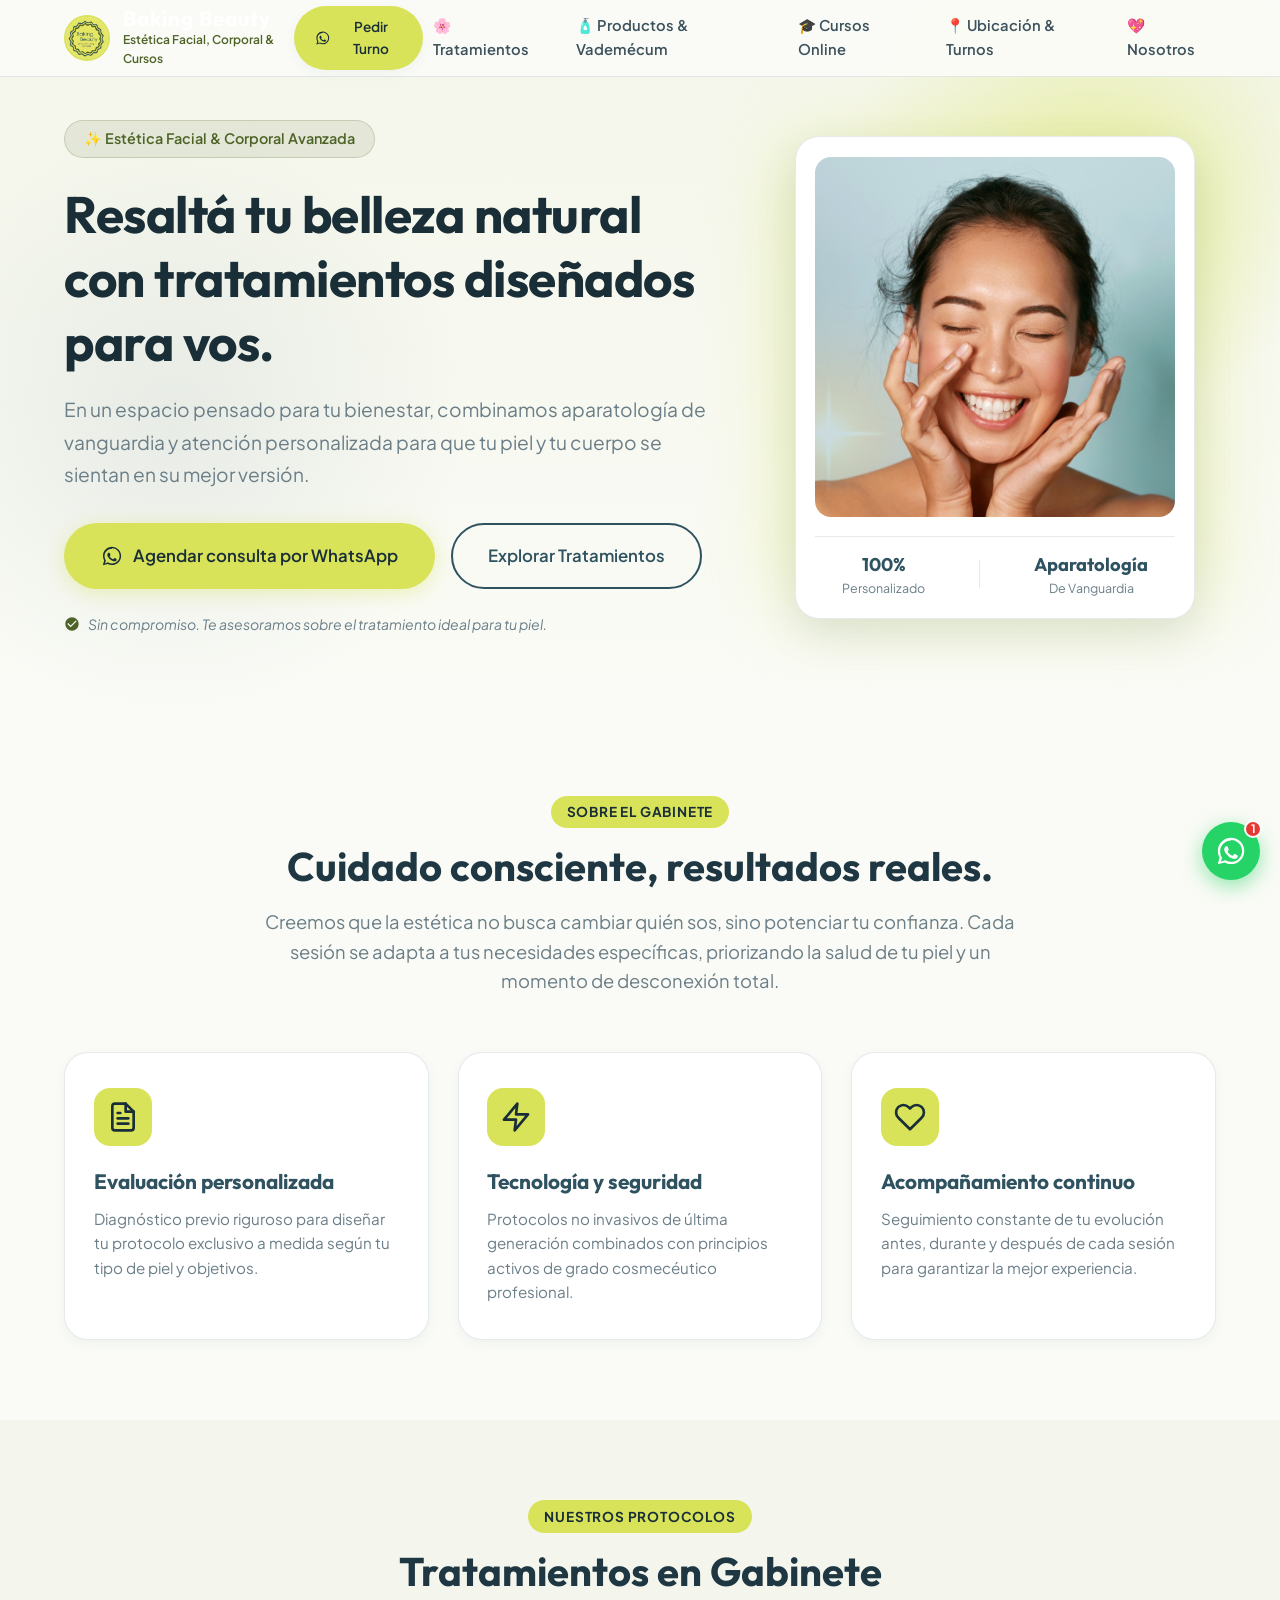
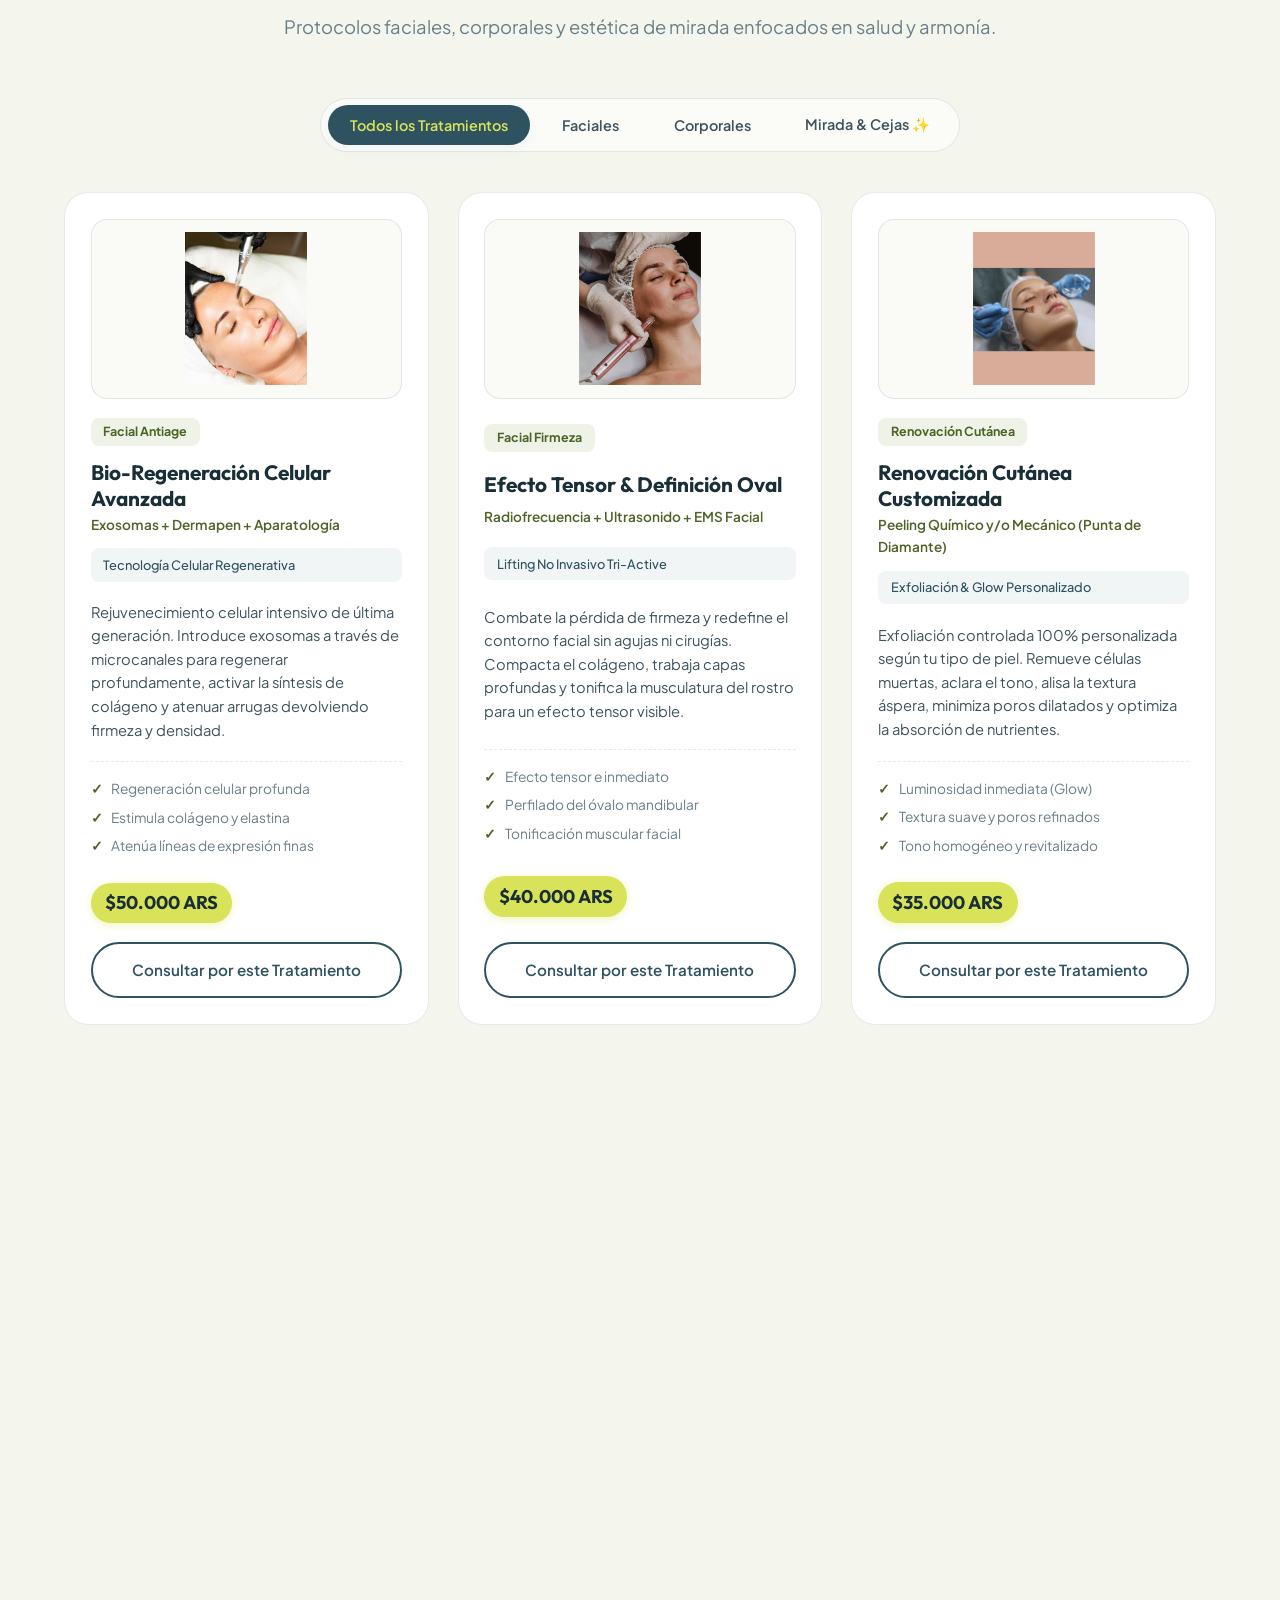
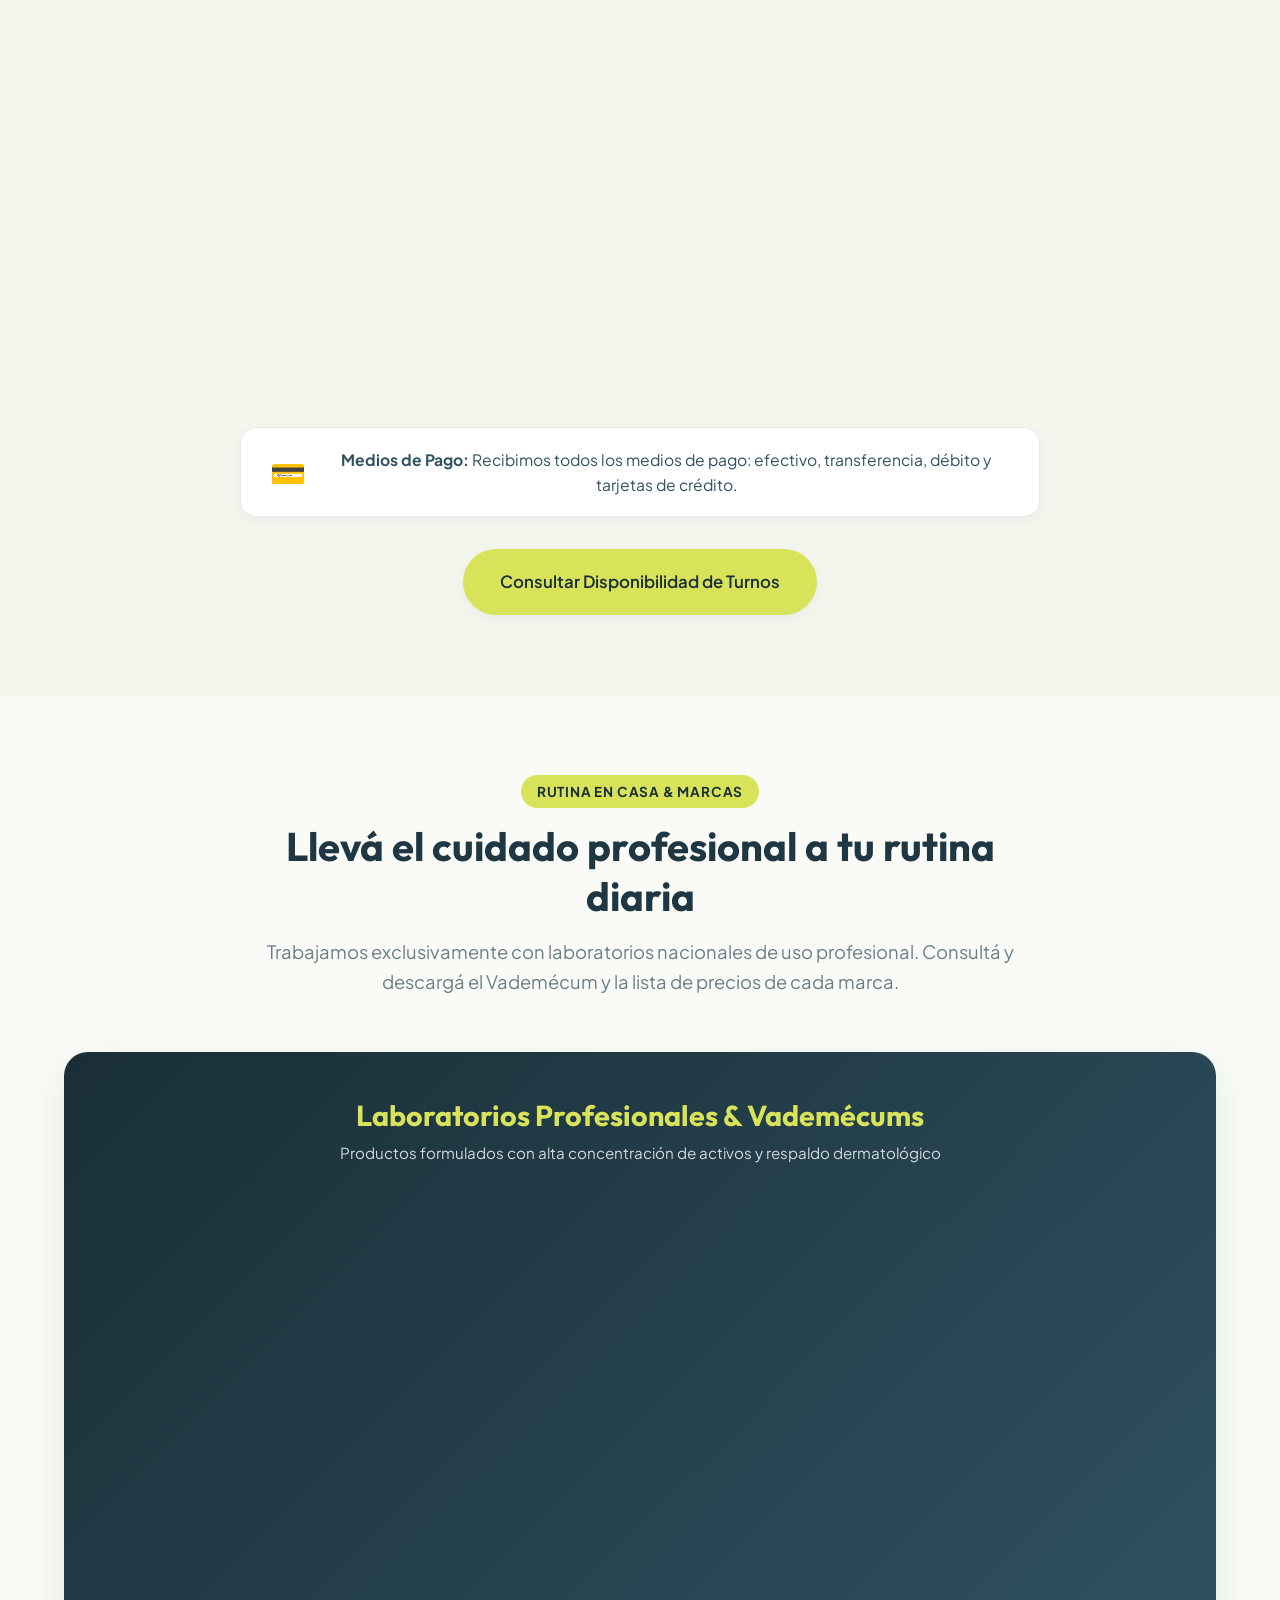
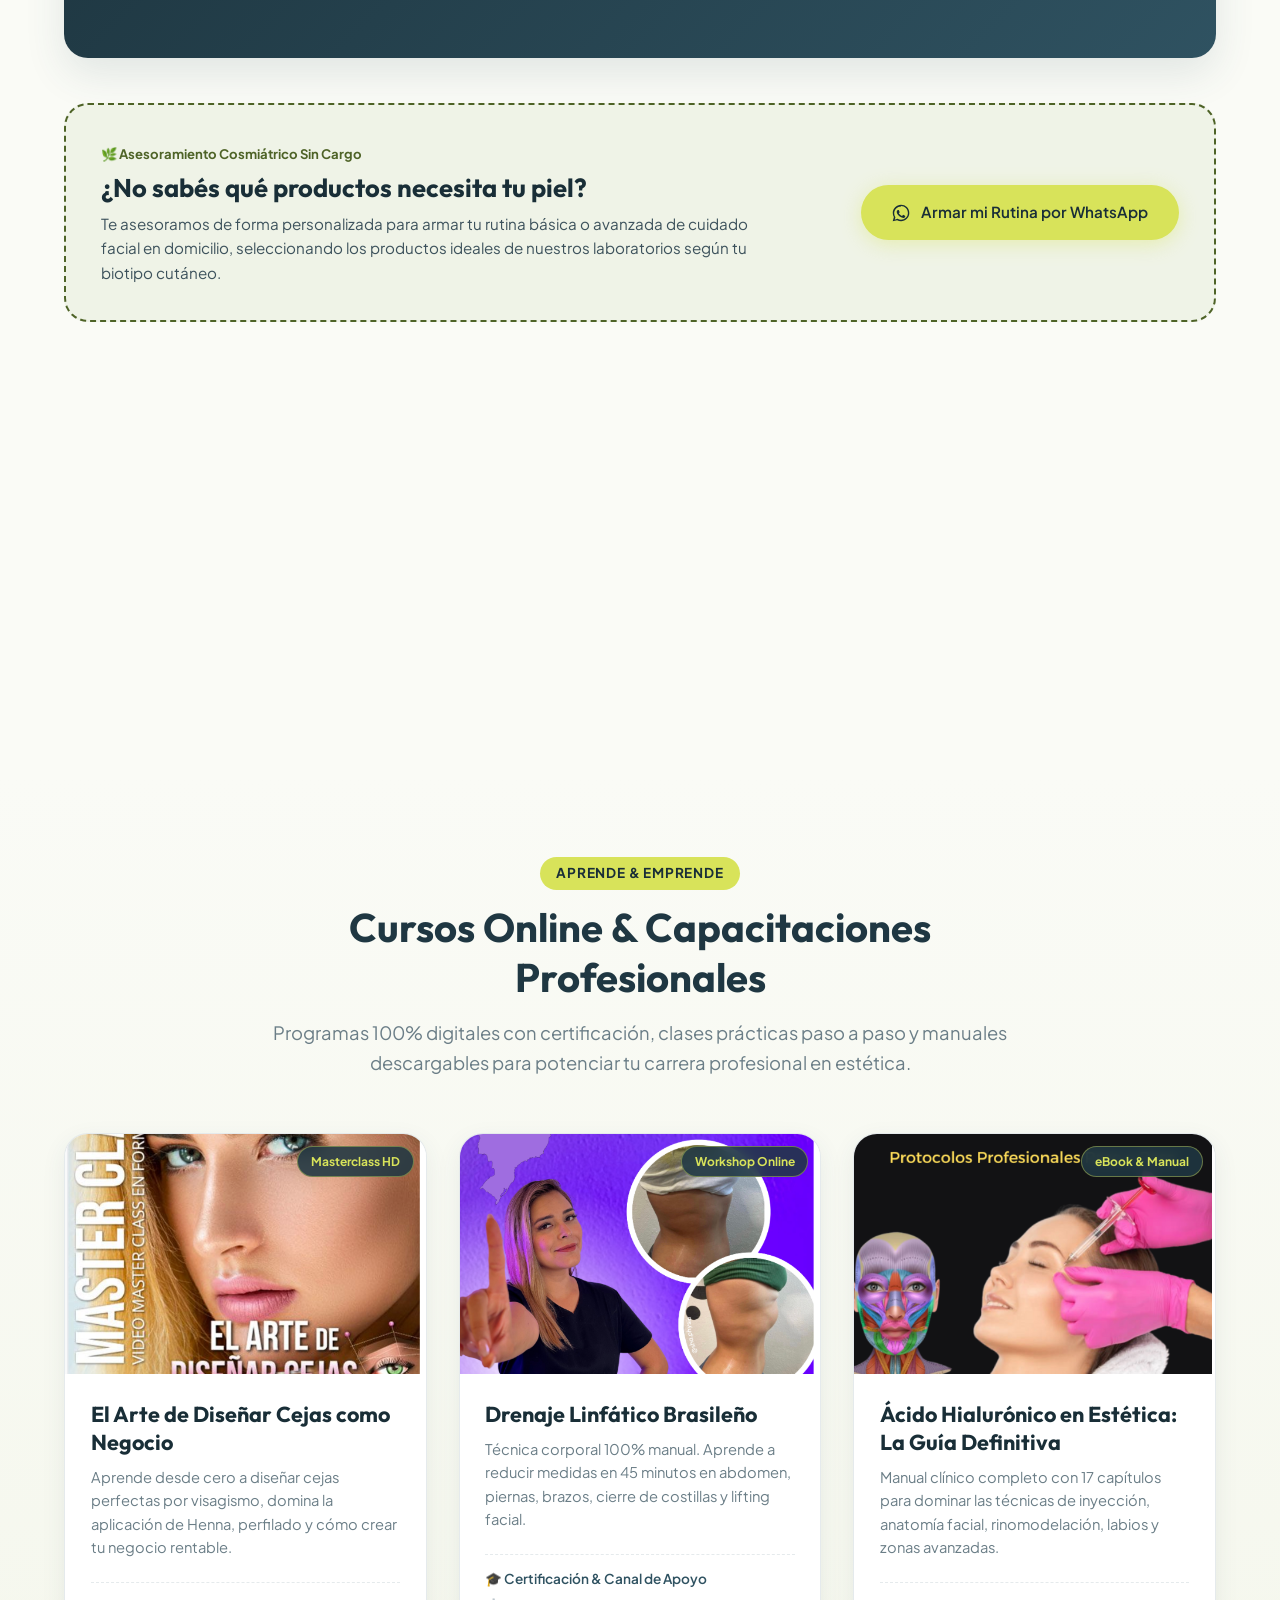
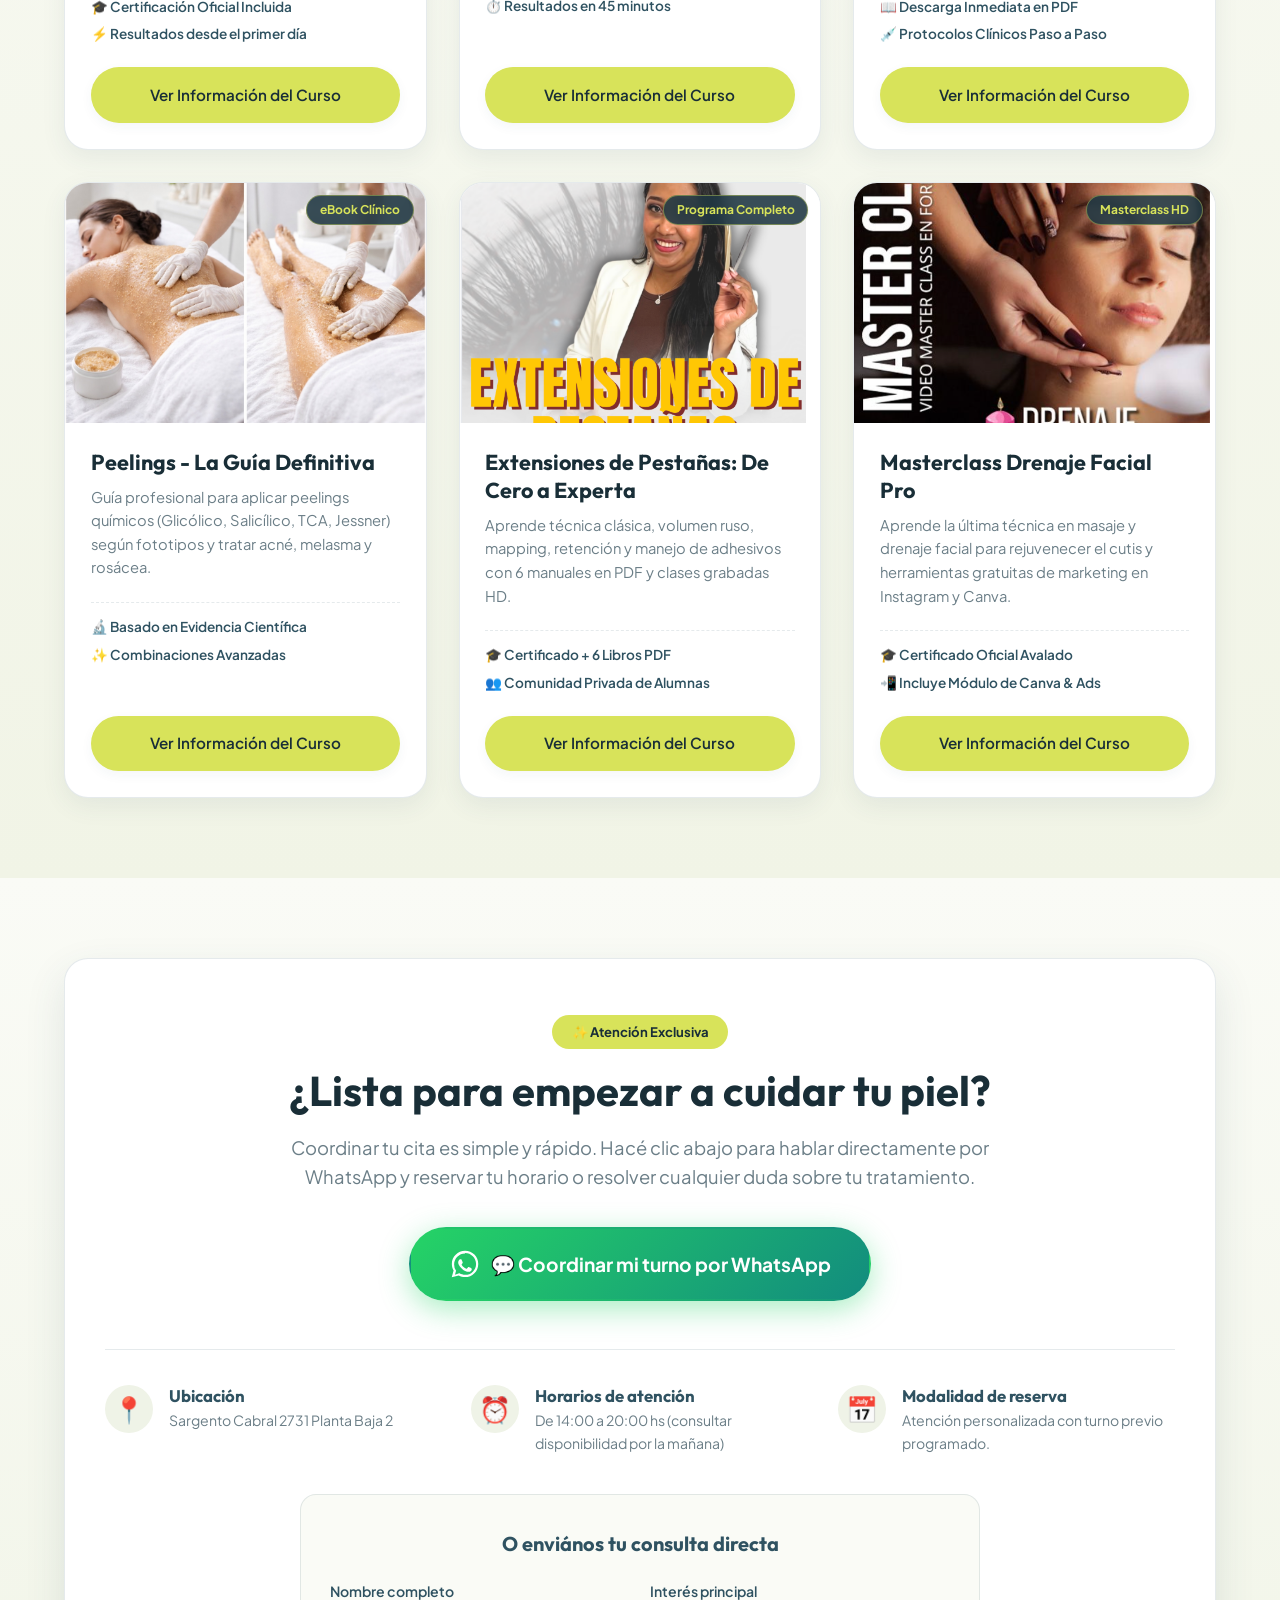
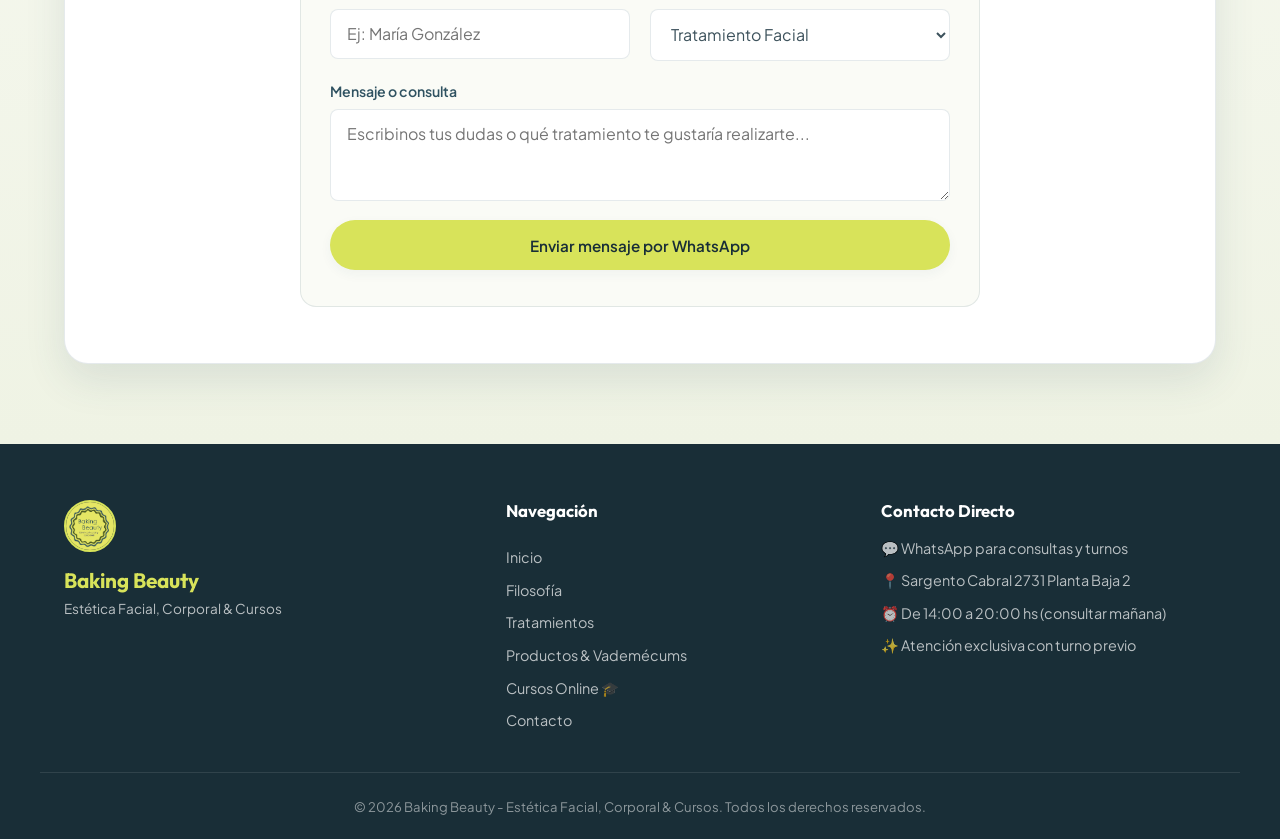
==== commit b4cde5b3: "Update mobile navigation order, accessible horizontal pills layout and position scroll hint badge be" ====
--- a/index.html
+++ b/index.html
@@ -17,37 +17,37 @@
     <!-- Header & Navigation -->
     <header class="site-header" id="header">
         <div class="container header-container">
-            <a href="#hero" class="brand-logo">
-                <img src="assets/images/logo.jpg" alt="Baking Beauty Logo" class="logo-img">
-                <div class="brand-text">
-                    <span class="brand-name">Baking Beauty</span>
-                    <span class="brand-tagline">Estética Facial, Corporal & Cursos</span>
-                </div>
-            </a>
+            <div class="header-top-row">
+                <a href="#hero" class="brand-logo">
+                    <img src="assets/images/logo.jpg" alt="Baking Beauty Logo" class="logo-img">
+                    <div class="brand-text">
+                        <span class="brand-name">Baking Beauty</span>
+                        <span class="brand-tagline">Estética Facial, Corporal & Cursos</span>
+                    </div>
+                </a>
+
+                <div class="header-actions">
+                    <a href="https://wa.me/qr/JULPQ2VESAFND1" 
+                       target="_blank" 
+                       rel="noopener noreferrer" 
+                       class="btn btn-primary btn-sm btn-whatsapp">
+                        <svg class="icon" viewBox="0 0 24 24" width="18" height="18" fill="currentColor">
+                            <path d="M12.04 2c-5.46 0-9.91 4.45-9.91 9.91 0 1.75.46 3.45 1.32 4.95L2.05 22l5.25-1.38c1.45.79 3.08 1.21 4.74 1.21 5.46 0 9.91-4.45 9.91-9.91 0-2.65-1.03-5.14-2.9-7.01A9.84 9.84 0 0 0 12.04 2zm.01 1.67c4.54 0 8.24 3.7 8.24 8.24 0 2.2-.86 4.27-2.42 5.82a8.19 8.19 0 0 1-5.83 2.42c-1.46 0-2.9-.38-4.16-1.12l-.3-.18-3.1 1.2.82-3.02-.19-.31a8.19 8.19 0 0 1-1.26-4.38c0-4.54 3.7-8.24 8.24-8.24zm4.52 11.45c-.25-.13-1.47-.72-1.7-.81-.23-.08-.39-.13-.56.13-.17.25-.65.81-.8.98-.15.17-.3.19-.55.07-.25-.13-1.06-.39-2.02-1.25-.75-.67-1.26-1.49-1.4-1.74-.15-.25-.02-.39.11-.51.11-.11.25-.29.37-.44.13-.15.17-.25.25-.42.08-.17.04-.31-.02-.44-.06-.13-.56-1.35-.77-1.85-.2-.48-.41-.42-.56-.43h-.48c-.17 0-.44.06-.67.31-.23.25-.88.86-.88 2.1 0 1.24.9 2.44 1.03 2.61.13.17 1.77 2.7 4.29 3.79.6.26 1.07.41 1.44.53.6.19 1.15.16 1.58.1.48-.07 1.47-.6 1.68-1.18.21-.58.21-1.07.15-1.18-.06-.11-.22-.17-.47-.3z"/>
+                        </svg>
+                        <span>Pedir Turno</span>
+                    </a>
+                </div>
+            </div>
 
             <nav class="main-nav" id="main-nav">
-                <a href="#hero" class="nav-link active">Inicio</a>
-                <a href="#filosofia" class="nav-link">Nosotros</a>
-                <a href="#servicios" class="nav-link">Tratamientos</a>
-                <a href="#cursos" class="nav-link">Cursos Online 🎓</a>
-                <a href="#productos" class="nav-link">Productos & Marcas</a>
-                <a href="#contacto" class="nav-link">Contacto</a>
+                <a href="#servicios" class="nav-link">🌸 Tratamientos</a>
+                <a href="#productos" class="nav-link">🧴 Productos & Vademécum</a>
+                <a href="#cursos" class="nav-link">🎓 Cursos Online</a>
+                <a href="#contacto" class="nav-link">📍 Ubicación & Turnos</a>
+                <a href="#filosofia" class="nav-link">💖 Nosotros</a>
             </nav>
 
-            <div class="header-actions">
-                <a href="https://wa.me/qr/JULPQ2VESAFND1" 
-                   target="_blank" 
-                   rel="noopener noreferrer" 
-                   class="btn btn-primary btn-sm btn-whatsapp">
-                    <svg class="icon" viewBox="0 0 24 24" width="18" height="18" fill="currentColor">
-                        <path d="M12.04 2c-5.46 0-9.91 4.45-9.91 9.91 0 1.75.46 3.45 1.32 4.95L2.05 22l5.25-1.38c1.45.79 3.08 1.21 4.74 1.21 5.46 0 9.91-4.45 9.91-9.91 0-2.65-1.03-5.14-2.9-7.01A9.84 9.84 0 0 0 12.04 2zm.01 1.67c4.54 0 8.24 3.7 8.24 8.24 0 2.2-.86 4.27-2.42 5.82a8.19 8.19 0 0 1-5.83 2.42c-1.46 0-2.9-.38-4.16-1.12l-.3-.18-3.1 1.2.82-3.02-.19-.31a8.19 8.19 0 0 1-1.26-4.38c0-4.54 3.7-8.24 8.24-8.24zm4.52 11.45c-.25-.13-1.47-.72-1.7-.81-.23-.08-.39-.13-.56.13-.17.25-.65.81-.8.98-.15.17-.3.19-.55.07-.25-.13-1.06-.39-2.02-1.25-.75-.67-1.26-1.49-1.4-1.74-.15-.25-.02-.39.11-.51.11-.11.25-.29.37-.44.13-.15.17-.25.25-.42.08-.17.04-.31-.02-.44-.06-.13-.56-1.35-.77-1.85-.2-.48-.41-.42-.56-.43h-.48c-.17 0-.44.06-.67.31-.23.25-.88.86-.88 2.1 0 1.24.9 2.44 1.03 2.61.13.17 1.77 2.7 4.29 3.79.6.26 1.07.41 1.44.53.6.19 1.15.16 1.58.1.48-.07 1.47-.6 1.68-1.18.21-.58.21-1.07.15-1.18-.06-.11-.22-.17-.47-.3z"/>
-                    </svg>
-                    <span>Pedir Turno</span>
-                </a>
-                <button class="mobile-menu-toggle" id="mobile-menu-btn" aria-label="Abrir menú">
-                    <span></span><span></span><span></span>
-                </button>
-            </div>
+            <div class="mobile-scroll-hint">👉 Deslizá con el dedo para ver más →</div>
         </div>
     </header>
 
@@ -597,161 +597,6 @@
                        target="_blank" rel="noopener noreferrer" class="btn btn-primary btn-lg">
                         Consultar Disponibilidad de Turnos
                     </a>
-                </div>
-            </div>
-        </section>
-
-        <!-- SECCIÓN: CURSOS & CAPACITACIONES ONLINE -->
-        <section class="courses-section" id="cursos">
-            <div class="container">
-                <div class="section-header text-center">
-                    <span class="section-subtitle">Aprende & Emprende</span>
-                    <h2 class="section-title">Cursos Online & Capacitaciones Profesionales</h2>
-                    <p class="section-description">
-                        Programas 100% digitales con certificación, clases prácticas paso a paso y manuales descargables para potenciar tu carrera profesional en estética.
-                    </p>
-                </div>
-
-                <div class="courses-grid">
-
-                    <!-- Curso 1: El Arte de Diseñar Cejas -->
-                    <article class="course-card">
-                        <div class="course-cover-wrapper">
-                            <img src="assets/images/cursos/disenar-cejas.png" alt="El Arte de Diseñar Cejas como Negocio" class="course-cover-img">
-                            <span class="course-type-badge">Masterclass HD</span>
-                        </div>
-                        <div class="course-card-body">
-                            <div>
-                                <h3 class="course-card-title">El Arte de Diseñar Cejas como Negocio</h3>
-                                <p class="course-card-desc">
-                                    Aprende desde cero a diseñar cejas perfectas por visagismo, domina la aplicación de Henna, perfilado y cómo crear tu negocio rentable.
-                                </p>
-                                <ul class="course-highlights">
-                                    <li>🎓 Certificación Oficial Incluida</li>
-                                    <li>⚡ Resultados desde el primer día</li>
-                                </ul>
-                            </div>
-                            <a href="cursos/el-arte-de-disenar-cejas.html" class="btn btn-primary btn-block">
-                                Ver Información del Curso
-                            </a>
-                        </div>
-                    </article>
-
-                    <!-- Curso 2: Drenaje Linfático Brasileño -->
-                    <article class="course-card">
-                        <div class="course-cover-wrapper">
-                            <img src="assets/images/cursos/drenaje-brasileno.png" alt="Drenaje Linfático Brasileño" class="course-cover-img">
-                            <span class="course-type-badge">Workshop Online</span>
-                        </div>
-                        <div class="course-card-body">
-                            <div>
-                                <h3 class="course-card-title">Drenaje Linfático Brasileño</h3>
-                                <p class="course-card-desc">
-                                    Técnica corporal 100% manual. Aprende a reducir medidas en 45 minutos en abdomen, piernas, brazos, cierre de costillas y lifting facial.
-                                </p>
-                                <ul class="course-highlights">
-                                    <li>🎓 Certificación & Canal de Apoyo</li>
-                                    <li>⏱️ Resultados en 45 minutos</li>
-                                </ul>
-                            </div>
-                            <a href="cursos/drenaje-linfatico-brasileno.html" class="btn btn-primary btn-block">
-                                Ver Información del Curso
-                            </a>
-                        </div>
-                    </article>
-
-                    <!-- Curso 3: Ácido Hialurónico en Estética -->
-                    <article class="course-card">
-                        <div class="course-cover-wrapper">
-                            <img src="assets/images/cursos/acido-hialuronico.png" alt="Ácido Hialurónico en Estética eBook" class="course-cover-img">
-                            <span class="course-type-badge">eBook & Manual</span>
-                        </div>
-                        <div class="course-card-body">
-                            <div>
-                                <h3 class="course-card-title">Ácido Hialurónico en Estética: La Guía Definitiva</h3>
-                                <p class="course-card-desc">
-                                    Manual clínico completo con 17 capítulos para dominar las técnicas de inyección, anatomía facial, rinomodelación, labios y zonas avanzadas.
-                                </p>
-                                <ul class="course-highlights">
-                                    <li>📖 Descarga Inmediata en PDF</li>
-                                    <li>💉 Protocolos Clínicos Paso a Paso</li>
-                                </ul>
-                            </div>
-                            <a href="cursos/acido-hialuronico-en-estetica.html" class="btn btn-primary btn-block">
-                                Ver Información del Curso
-                            </a>
-                        </div>
-                    </article>
-
-                    <!-- Curso 4: Peelings La Guía Definitiva -->
-                    <article class="course-card">
-                        <div class="course-cover-wrapper">
-                            <img src="assets/images/cursos/peelings-guia.jpg" alt="Peelings La Guía Definitiva" class="course-cover-img">
-                            <span class="course-type-badge">eBook Clínico</span>
-                        </div>
-                        <div class="course-card-body">
-                            <div>
-                                <h3 class="course-card-title">Peelings - La Guía Definitiva</h3>
-                                <p class="course-card-desc">
-                                    Guía profesional para aplicar peelings químicos (Glicólico, Salicílico, TCA, Jessner) según fototipos y tratar acné, melasma y rosácea.
-                                </p>
-                                <ul class="course-highlights">
-                                    <li>🔬 Basado en Evidencia Científica</li>
-                                    <li>✨ Combinaciones Avanzadas</li>
-                                </ul>
-                            </div>
-                            <a href="cursos/peelings-la-guia-definitiva.html" class="btn btn-primary btn-block">
-                                Ver Información del Curso
-                            </a>
-                        </div>
-                    </article>
-
-                    <!-- Curso 5: Extensiones de Pestañas -->
-                    <article class="course-card">
-                        <div class="course-cover-wrapper">
-                            <img src="assets/images/cursos/extensiones-pestanas.png" alt="Extensiones de Pestañas De Cero a Experta" class="course-cover-img">
-                            <span class="course-type-badge">Programa Completo</span>
-                        </div>
-                        <div class="course-card-body">
-                            <div>
-                                <h3 class="course-card-title">Extensiones de Pestañas: De Cero a Experta</h3>
-                                <p class="course-card-desc">
-                                    Aprende técnica clásica, volumen ruso, mapping, retención y manejo de adhesivos con 6 manuales en PDF y clases grabadas HD.
-                                </p>
-                                <ul class="course-highlights">
-                                    <li>🎓 Certificado + 6 Libros PDF</li>
-                                    <li>👥 Comunidad Privada de Alumnas</li>
-                                </ul>
-                            </div>
-                            <a href="cursos/extensiones-de-pestanas.html" class="btn btn-primary btn-block">
-                                Ver Información del Curso
-                            </a>
-                        </div>
-                    </article>
-
-                    <!-- Curso 6: Drenaje Facial Pro -->
-                    <article class="course-card">
-                        <div class="course-cover-wrapper">
-                            <img src="assets/images/cursos/drenaje-facial-pro.png" alt="Masterclass Drenaje Facial Pro" class="course-cover-img">
-                            <span class="course-type-badge">Masterclass HD</span>
-                        </div>
-                        <div class="course-card-body">
-                            <div>
-                                <h3 class="course-card-title">Masterclass Drenaje Facial Pro</h3>
-                                <p class="course-card-desc">
-                                    Aprende la última técnica en masaje y drenaje facial para rejuvenecer el cutis y herramientas gratuitas de marketing en Instagram y Canva.
-                                </p>
-                                <ul class="course-highlights">
-                                    <li>🎓 Certificado Oficial Avalado</li>
-                                    <li>📲 Incluye Módulo de Canva & Ads</li>
-                                </ul>
-                            </div>
-                            <a href="cursos/drenaje-facial-pro.html" class="btn btn-primary btn-block">
-                                Ver Información del Curso
-                            </a>
-                        </div>
-                    </article>
-
                 </div>
             </div>
         </section>
@@ -904,6 +749,161 @@
                         <a href="https://wa.me/qr/JULPQ2VESAFND1" 
                            target="_blank" rel="noopener noreferrer" class="btn btn-sm btn-outline">Consultar Producto</a>
                     </div>
+
+                </div>
+            </div>
+        </section>
+
+        <!-- SECCIÓN: CURSOS & CAPACITACIONES ONLINE -->
+        <section class="courses-section" id="cursos">
+            <div class="container">
+                <div class="section-header text-center">
+                    <span class="section-subtitle">Aprende & Emprende</span>
+                    <h2 class="section-title">Cursos Online & Capacitaciones Profesionales</h2>
+                    <p class="section-description">
+                        Programas 100% digitales con certificación, clases prácticas paso a paso y manuales descargables para potenciar tu carrera profesional en estética.
+                    </p>
+                </div>
+
+                <div class="courses-grid">
+
+                    <!-- Curso 1: El Arte de Diseñar Cejas -->
+                    <article class="course-card">
+                        <div class="course-cover-wrapper">
+                            <img src="assets/images/cursos/disenar-cejas.png" alt="El Arte de Diseñar Cejas como Negocio" class="course-cover-img">
+                            <span class="course-type-badge">Masterclass HD</span>
+                        </div>
+                        <div class="course-card-body">
+                            <div>
+                                <h3 class="course-card-title">El Arte de Diseñar Cejas como Negocio</h3>
+                                <p class="course-card-desc">
+                                    Aprende desde cero a diseñar cejas perfectas por visagismo, domina la aplicación de Henna, perfilado y cómo crear tu negocio rentable.
+                                </p>
+                                <ul class="course-highlights">
+                                    <li>🎓 Certificación Oficial Incluida</li>
+                                    <li>⚡ Resultados desde el primer día</li>
+                                </ul>
+                            </div>
+                            <a href="cursos/el-arte-de-disenar-cejas.html" class="btn btn-primary btn-block">
+                                Ver Información del Curso
+                            </a>
+                        </div>
+                    </article>
+
+                    <!-- Curso 2: Drenaje Linfático Brasileño -->
+                    <article class="course-card">
+                        <div class="course-cover-wrapper">
+                            <img src="assets/images/cursos/drenaje-brasileno.png" alt="Drenaje Linfático Brasileño" class="course-cover-img">
+                            <span class="course-type-badge">Workshop Online</span>
+                        </div>
+                        <div class="course-card-body">
+                            <div>
+                                <h3 class="course-card-title">Drenaje Linfático Brasileño</h3>
+                                <p class="course-card-desc">
+                                    Técnica corporal 100% manual. Aprende a reducir medidas en 45 minutos en abdomen, piernas, brazos, cierre de costillas y lifting facial.
+                                </p>
+                                <ul class="course-highlights">
+                                    <li>🎓 Certificación & Canal de Apoyo</li>
+                                    <li>⏱️ Resultados en 45 minutos</li>
+                                </ul>
+                            </div>
+                            <a href="cursos/drenaje-linfatico-brasileno.html" class="btn btn-primary btn-block">
+                                Ver Información del Curso
+                            </a>
+                        </div>
+                    </article>
+
+                    <!-- Curso 3: Ácido Hialurónico en Estética -->
+                    <article class="course-card">
+                        <div class="course-cover-wrapper">
+                            <img src="assets/images/cursos/acido-hialuronico.png" alt="Ácido Hialurónico en Estética eBook" class="course-cover-img">
+                            <span class="course-type-badge">eBook & Manual</span>
+                        </div>
+                        <div class="course-card-body">
+                            <div>
+                                <h3 class="course-card-title">Ácido Hialurónico en Estética: La Guía Definitiva</h3>
+                                <p class="course-card-desc">
+                                    Manual clínico completo con 17 capítulos para dominar las técnicas de inyección, anatomía facial, rinomodelación, labios y zonas avanzadas.
+                                </p>
+                                <ul class="course-highlights">
+                                    <li>📖 Descarga Inmediata en PDF</li>
+                                    <li>💉 Protocolos Clínicos Paso a Paso</li>
+                                </ul>
+                            </div>
+                            <a href="cursos/acido-hialuronico-en-estetica.html" class="btn btn-primary btn-block">
+                                Ver Información del Curso
+                            </a>
+                        </div>
+                    </article>
+
+                    <!-- Curso 4: Peelings La Guía Definitiva -->
+                    <article class="course-card">
+                        <div class="course-cover-wrapper">
+                            <img src="assets/images/cursos/peelings-guia.jpg" alt="Peelings La Guía Definitiva" class="course-cover-img">
+                            <span class="course-type-badge">eBook Clínico</span>
+                        </div>
+                        <div class="course-card-body">
+                            <div>
+                                <h3 class="course-card-title">Peelings - La Guía Definitiva</h3>
+                                <p class="course-card-desc">
+                                    Guía profesional para aplicar peelings químicos (Glicólico, Salicílico, TCA, Jessner) según fototipos y tratar acné, melasma y rosácea.
+                                </p>
+                                <ul class="course-highlights">
+                                    <li>🔬 Basado en Evidencia Científica</li>
+                                    <li>✨ Combinaciones Avanzadas</li>
+                                </ul>
+                            </div>
+                            <a href="cursos/peelings-la-guia-definitiva.html" class="btn btn-primary btn-block">
+                                Ver Información del Curso
+                            </a>
+                        </div>
+                    </article>
+
+                    <!-- Curso 5: Extensiones de Pestañas -->
+                    <article class="course-card">
+                        <div class="course-cover-wrapper">
+                            <img src="assets/images/cursos/extensiones-pestanas.png" alt="Extensiones de Pestañas De Cero a Experta" class="course-cover-img">
+                            <span class="course-type-badge">Programa Completo</span>
+                        </div>
+                        <div class="course-card-body">
+                            <div>
+                                <h3 class="course-card-title">Extensiones de Pestañas: De Cero a Experta</h3>
+                                <p class="course-card-desc">
+                                    Aprende técnica clásica, volumen ruso, mapping, retención y manejo de adhesivos con 6 manuales en PDF y clases grabadas HD.
+                                </p>
+                                <ul class="course-highlights">
+                                    <li>🎓 Certificado + 6 Libros PDF</li>
+                                    <li>👥 Comunidad Privada de Alumnas</li>
+                                </ul>
+                            </div>
+                            <a href="cursos/extensiones-de-pestanas.html" class="btn btn-primary btn-block">
+                                Ver Información del Curso
+                            </a>
+                        </div>
+                    </article>
+
+                    <!-- Curso 6: Drenaje Facial Pro -->
+                    <article class="course-card">
+                        <div class="course-cover-wrapper">
+                            <img src="assets/images/cursos/drenaje-facial-pro.png" alt="Masterclass Drenaje Facial Pro" class="course-cover-img">
+                            <span class="course-type-badge">Masterclass HD</span>
+                        </div>
+                        <div class="course-card-body">
+                            <div>
+                                <h3 class="course-card-title">Masterclass Drenaje Facial Pro</h3>
+                                <p class="course-card-desc">
+                                    Aprende la última técnica en masaje y drenaje facial para rejuvenecer el cutis y herramientas gratuitas de marketing en Instagram y Canva.
+                                </p>
+                                <ul class="course-highlights">
+                                    <li>🎓 Certificado Oficial Avalado</li>
+                                    <li>📲 Incluye Módulo de Canva & Ads</li>
+                                </ul>
+                            </div>
+                            <a href="cursos/drenaje-facial-pro.html" class="btn btn-primary btn-block">
+                                Ver Información del Curso
+                            </a>
+                        </div>
+                    </article>
 
                 </div>
             </div>
@@ -1008,8 +1008,8 @@
                 <a href="#hero">Inicio</a>
                 <a href="#filosofia">Filosofía</a>
                 <a href="#servicios">Tratamientos</a>
+                <a href="#productos">Productos & Vademécums</a>
                 <a href="#cursos">Cursos Online 🎓</a>
-                <a href="#productos">Productos & Vademécums</a>
                 <a href="#contacto">Contacto</a>
             </div>
 
--- a/styles.css
+++ b/styles.css
@@ -1,6 +1,6 @@
 /* ==========================================================================
    Baking Beauty - Estética Facial y Corporal
-   Design System & Styling (Fully Mobile Responsive)
+   Design System & Styling (Fully Mobile Responsive & Accessible)
    Colors extracted from logo:
    - Yellow/Chartreuse Accent: #D8E35A / #C5D539
    - Deep Teal / Petrol: #2F5261 / #1F3742
@@ -238,7 +238,7 @@
     left: 0;
     width: 100%;
     z-index: 1000;
-    background-color: rgba(250, 251, 246, 0.94);
+    background-color: rgba(250, 251, 246, 0.96);
     backdrop-filter: blur(12px);
     -webkit-backdrop-filter: blur(12px);
     border-bottom: 1px solid var(--border-color);
@@ -249,7 +249,13 @@
     display: flex;
     align-items: center;
     justify-content: space-between;
-    height: 80px;
+    min-height: 76px;
+}
+
+.header-top-row {
+    display: flex;
+    align-items: center;
+    justify-content: space-between;
 }
 
 .brand-logo {
@@ -288,76 +294,32 @@
 .main-nav {
     display: flex;
     align-items: center;
-    gap: 2rem;
+    gap: 1.2rem;
+}
+
+.mobile-scroll-hint {
+    display: none;
 }
 
 .nav-link {
-    font-size: 0.95rem;
-    font-weight: 500;
+    font-size: 0.92rem;
+    font-weight: 600;
     color: var(--text-body);
     position: relative;
-    padding: 0.4rem 0;
-}
-
-.nav-link::after {
-    content: '';
-    position: absolute;
-    bottom: 0;
-    left: 0;
-    width: 0;
-    height: 2px;
-    background-color: var(--primary-dark);
+    padding: 0.4rem 0.6rem;
+    border-radius: var(--radius-full);
     transition: var(--transition);
 }
 
 .nav-link:hover, .nav-link.active {
-    color: var(--secondary);
-    font-weight: 600;
-}
-
-.nav-link:hover::after, .nav-link.active::after {
-    width: 100%;
+    color: var(--secondary-dark);
+    background-color: rgba(216, 227, 90, 0.35);
 }
 
 .header-actions {
     display: flex;
     align-items: center;
     gap: 1rem;
-}
-
-.mobile-menu-toggle {
-    display: none;
-    flex-direction: column;
-    justify-content: center;
-    align-items: center;
-    gap: 5px;
-    background: none;
-    border: none;
-    cursor: pointer;
-    padding: 0.5rem;
-    width: 44px;
-    height: 44px;
-    border-radius: var(--radius-sm);
-}
-
-.mobile-menu-toggle span {
-    width: 24px;
-    height: 2px;
-    background-color: var(--secondary);
-    transition: var(--transition);
-    border-radius: 2px;
-}
-
-.mobile-menu-toggle.active span:nth-child(1) {
-    transform: translateY(7px) rotate(45deg);
-}
-
-.mobile-menu-toggle.active span:nth-child(2) {
-    opacity: 0;
-}
-
-.mobile-menu-toggle.active span:nth-child(3) {
-    transform: translateY(-7px) rotate(-45deg);
 }
 
 /* Sections General */
@@ -396,7 +358,7 @@
 /* Hero Section */
 .hero-section {
     position: relative;
-    padding-top: 130px;
+    padding-top: 120px;
     padding-bottom: 5rem;
     overflow: hidden;
     background: linear-gradient(180deg, #F4F6EA 0%, var(--bg-page) 100%);
@@ -812,10 +774,7 @@
     color: var(--secondary);
 }
 
-/* ==========================================================================
-   CURSOS & CAPACITACIONES ONLINE SECTION (MAIN PAGE & STANDALONE LANDINGS)
-   ========================================================================== */
-
+/* Cursos Section */
 .courses-section {
     background: linear-gradient(180deg, #FAFBF6 0%, #F1F4E6 100%);
     padding: 5rem 0;
@@ -1456,7 +1415,7 @@
 }
 
 /* ==========================================================================
-   MOBILE & TABLET RESPONSIVE BREAKPOINTS
+   MOBILE & TABLET RESPONSIVE BREAKPOINTS (ACCESSIBLE HORIZONTAL NAV)
    ========================================================================== */
 
 @media (max-width: 992px) {
@@ -1494,54 +1453,128 @@
 
 @media (max-width: 768px) {
     .container {
-        padding: 0 1.2rem;
+        padding: 0 1rem;
+    }
+
+    .site-header {
+        padding: 0.4rem 0 0.3rem;
     }
 
     .header-container {
-        height: 70px;
-    }
-
+        display: flex;
+        flex-direction: column;
+        align-items: stretch;
+        min-height: auto;
+        gap: 0.4rem;
+    }
+
+    .header-top-row {
+        display: flex;
+        align-items: center;
+        justify-content: space-between;
+        width: 100%;
+    }
+
+    .mobile-menu-toggle {
+        display: none !important;
+    }
+
+    .header-actions {
+        display: flex;
+        align-items: center;
+    }
+
+    .header-actions .btn-whatsapp {
+        padding: 0.4rem 0.95rem;
+        font-size: 0.82rem;
+        min-height: 38px;
+    }
+
+    .brand-name {
+        font-size: 1.15rem;
+    }
+
+    .brand-tagline {
+        font-size: 0.7rem;
+    }
+
+    .logo-img {
+        width: 38px;
+        height: 38px;
+    }
+
+    /* DIRECT HORIZONTAL MOBILE NAVIGATION (NO HAMBURGER MENU) */
     .main-nav {
-        position: fixed;
-        top: 70px;
-        left: 0;
-        width: 100%;
-        background-color: rgba(250, 251, 246, 0.98);
-        backdrop-filter: blur(16px);
-        -webkit-backdrop-filter: blur(16px);
-        flex-direction: column;
-        padding: 2rem 1.5rem;
-        gap: 1.4rem;
-        box-shadow: var(--shadow-lg);
-        transform: translateY(-150%);
-        opacity: 0;
-        pointer-events: none;
-        transition: var(--transition);
-        border-bottom: 1px solid var(--border-color);
-    }
-    
-    .main-nav.active {
-        transform: translateY(0);
+        position: static;
+        transform: none;
         opacity: 1;
         pointer-events: all;
+        box-shadow: none;
+        border: none;
+        padding: 0.2rem 0 0.1rem;
+        flex-direction: row;
+        justify-content: flex-start;
+        align-items: center;
+        gap: 0.5rem;
+        overflow-x: auto;
+        white-space: nowrap;
+        -webkit-overflow-scrolling: touch;
+        scrollbar-width: none;
+        width: 100%;
+    }
+
+    .main-nav::-webkit-scrollbar {
+        display: none;
+    }
+
+    /* ANIMATED SWIPE HINT BADGE PLACED BELOW THE NAVIGATION LINE */
+    .mobile-scroll-hint {
+        display: inline-flex;
+        align-items: center;
+        justify-content: center;
+        gap: 0.35rem;
+        font-size: 0.72rem;
+        font-weight: 800;
+        color: var(--secondary-dark);
+        background-color: var(--primary);
+        padding: 0.25rem 0.85rem;
+        border-radius: var(--radius-full);
+        margin: 0.1rem auto 0;
+        width: fit-content;
+        box-shadow: 0 2px 8px rgba(216, 227, 90, 0.5);
+        animation: pulse-swipe-hint 2s infinite ease-in-out;
+    }
+
+    @keyframes pulse-swipe-hint {
+        0%, 100% { transform: translateX(0); }
+        50% { transform: translateX(4px); }
     }
 
     .nav-link {
-        font-size: 1.1rem;
-        width: 100%;
+        font-size: 0.88rem;
+        font-weight: 700;
+        color: var(--secondary-dark);
+        background-color: rgba(78, 99, 39, 0.12);
+        border: 1px solid rgba(47, 82, 97, 0.2);
+        padding: 0.45rem 0.95rem;
+        border-radius: var(--radius-full);
+        display: inline-flex;
+        align-items: center;
+        gap: 0.35rem;
+        flex-shrink: 0;
         text-align: center;
-    }
-
-    .header-actions .btn-whatsapp {
-        display: none;
-    }
-
-    .mobile-menu-toggle {
-        display: flex;
+        box-shadow: 0 2px 6px rgba(47, 82, 97, 0.05);
+    }
+
+    .nav-link.active, .nav-link:hover {
+        background-color: var(--secondary-dark);
+        color: var(--primary);
+        border-color: var(--secondary-dark);
+        box-shadow: 0 4px 12px rgba(31, 55, 66, 0.3);
     }
 
     .hero-section {
-        padding-top: 100px;
+        padding-top: 135px;
         padding-bottom: 3.5rem;
     }
 
@@ -1659,16 +1692,16 @@
 
 @media (max-width: 400px) {
     .brand-name {
-        font-size: 1.1rem;
+        font-size: 1.05rem;
     }
     
     .brand-tagline {
-        font-size: 0.7rem;
+        font-size: 0.68rem;
     }
     
     .logo-img {
-        width: 40px;
-        height: 40px;
+        width: 36px;
+        height: 36px;
     }
 
     .brand-item {
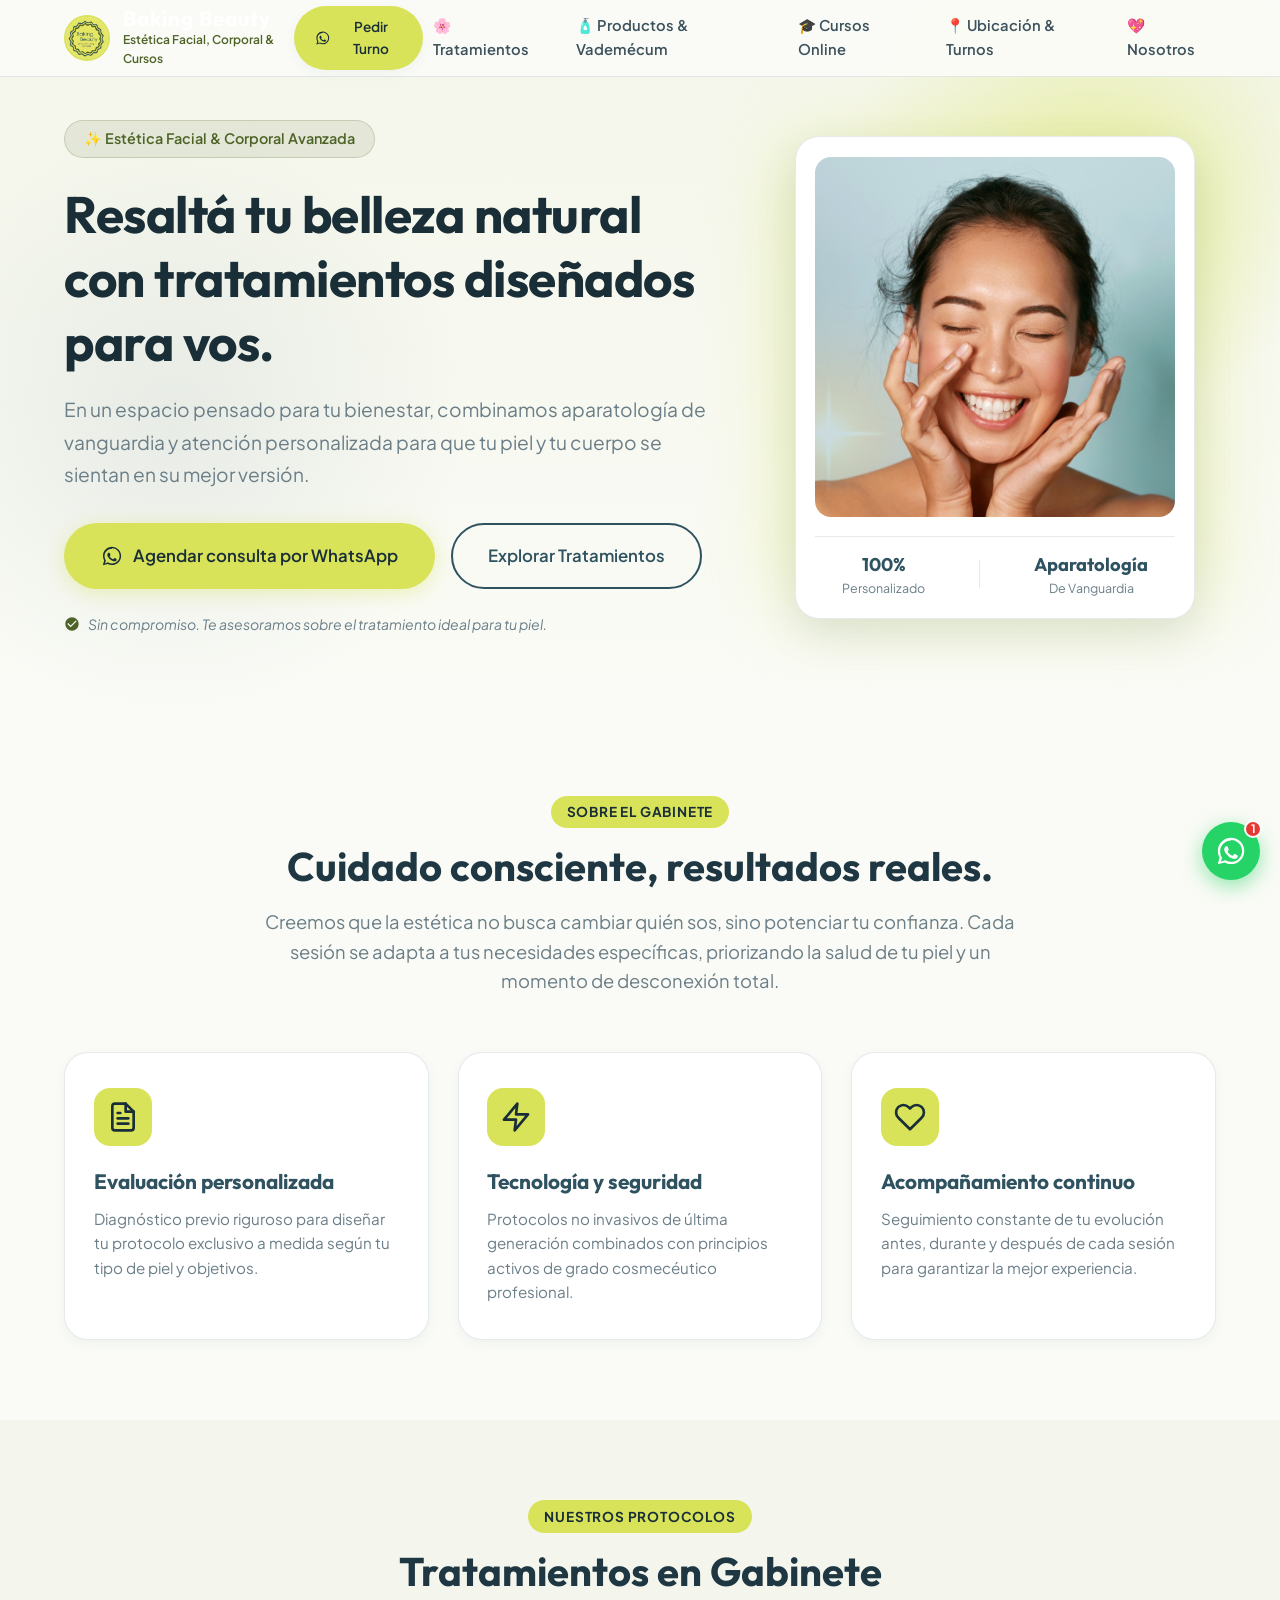
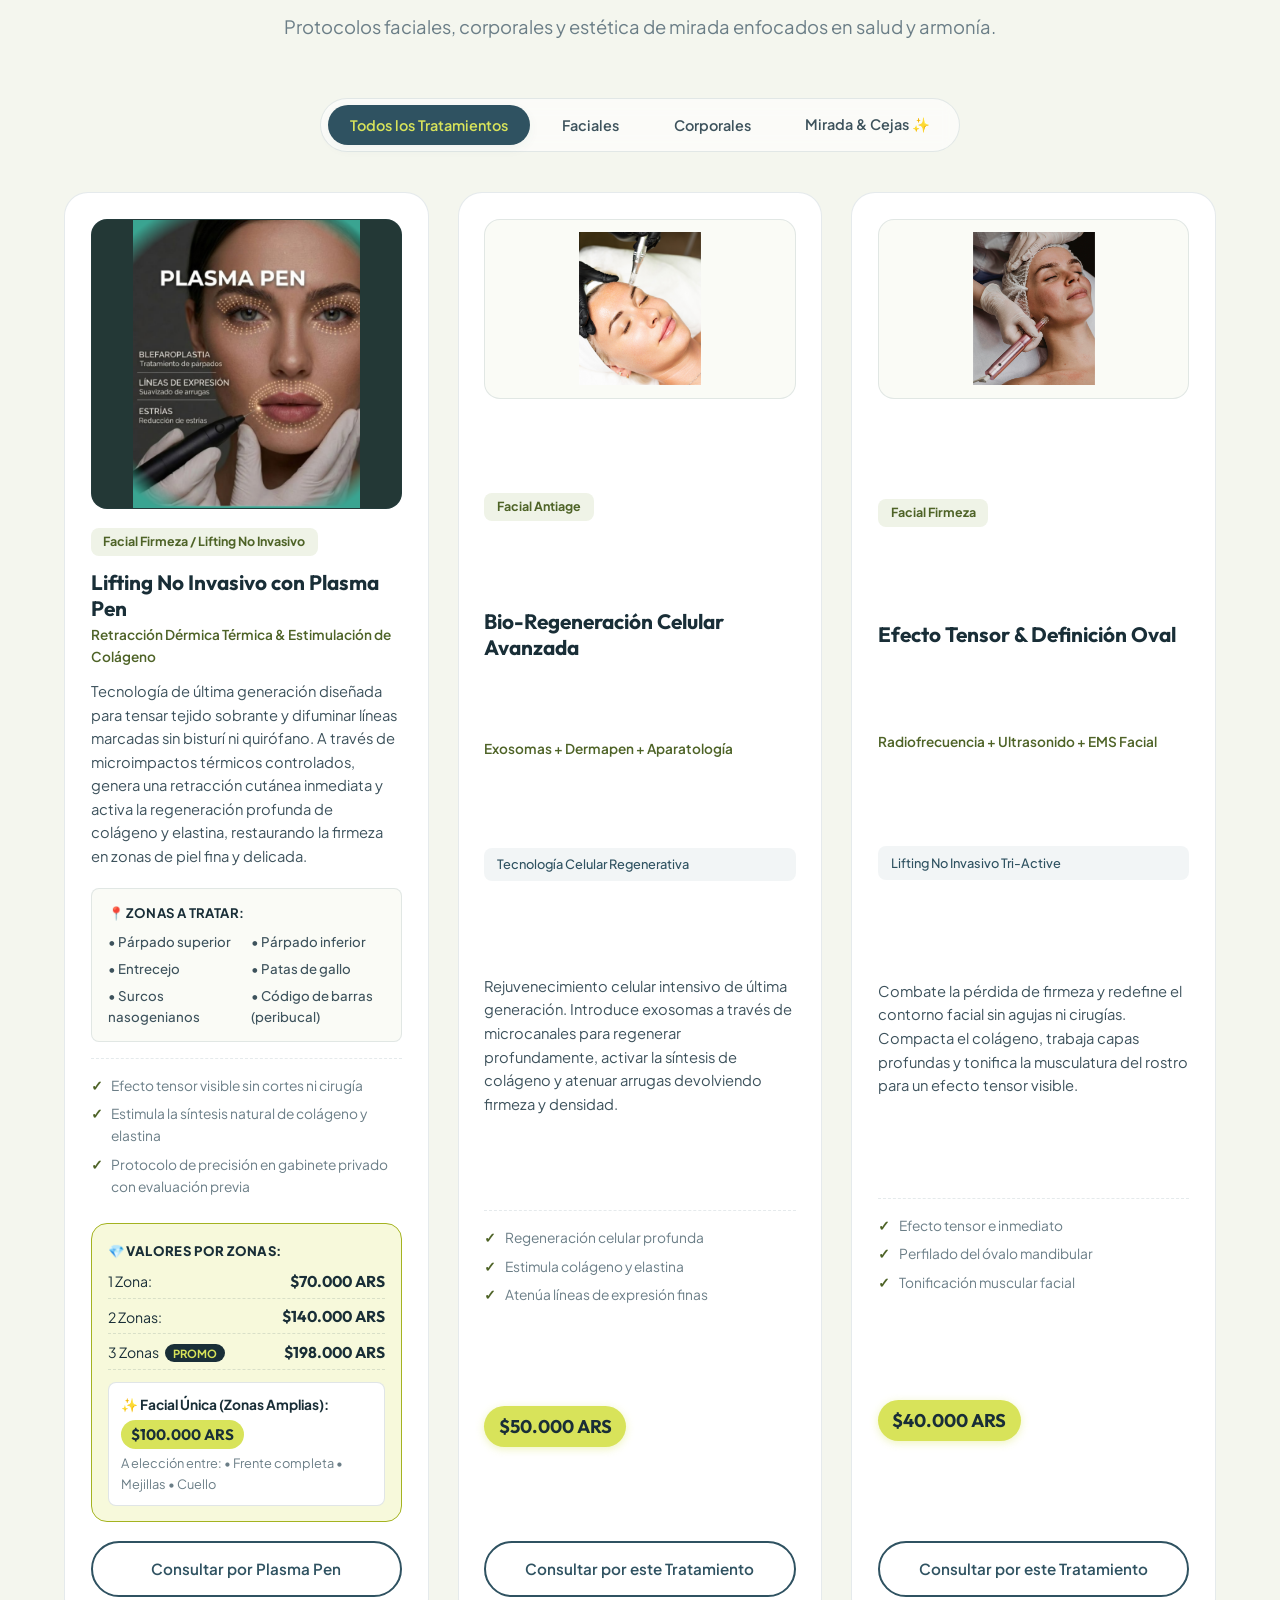
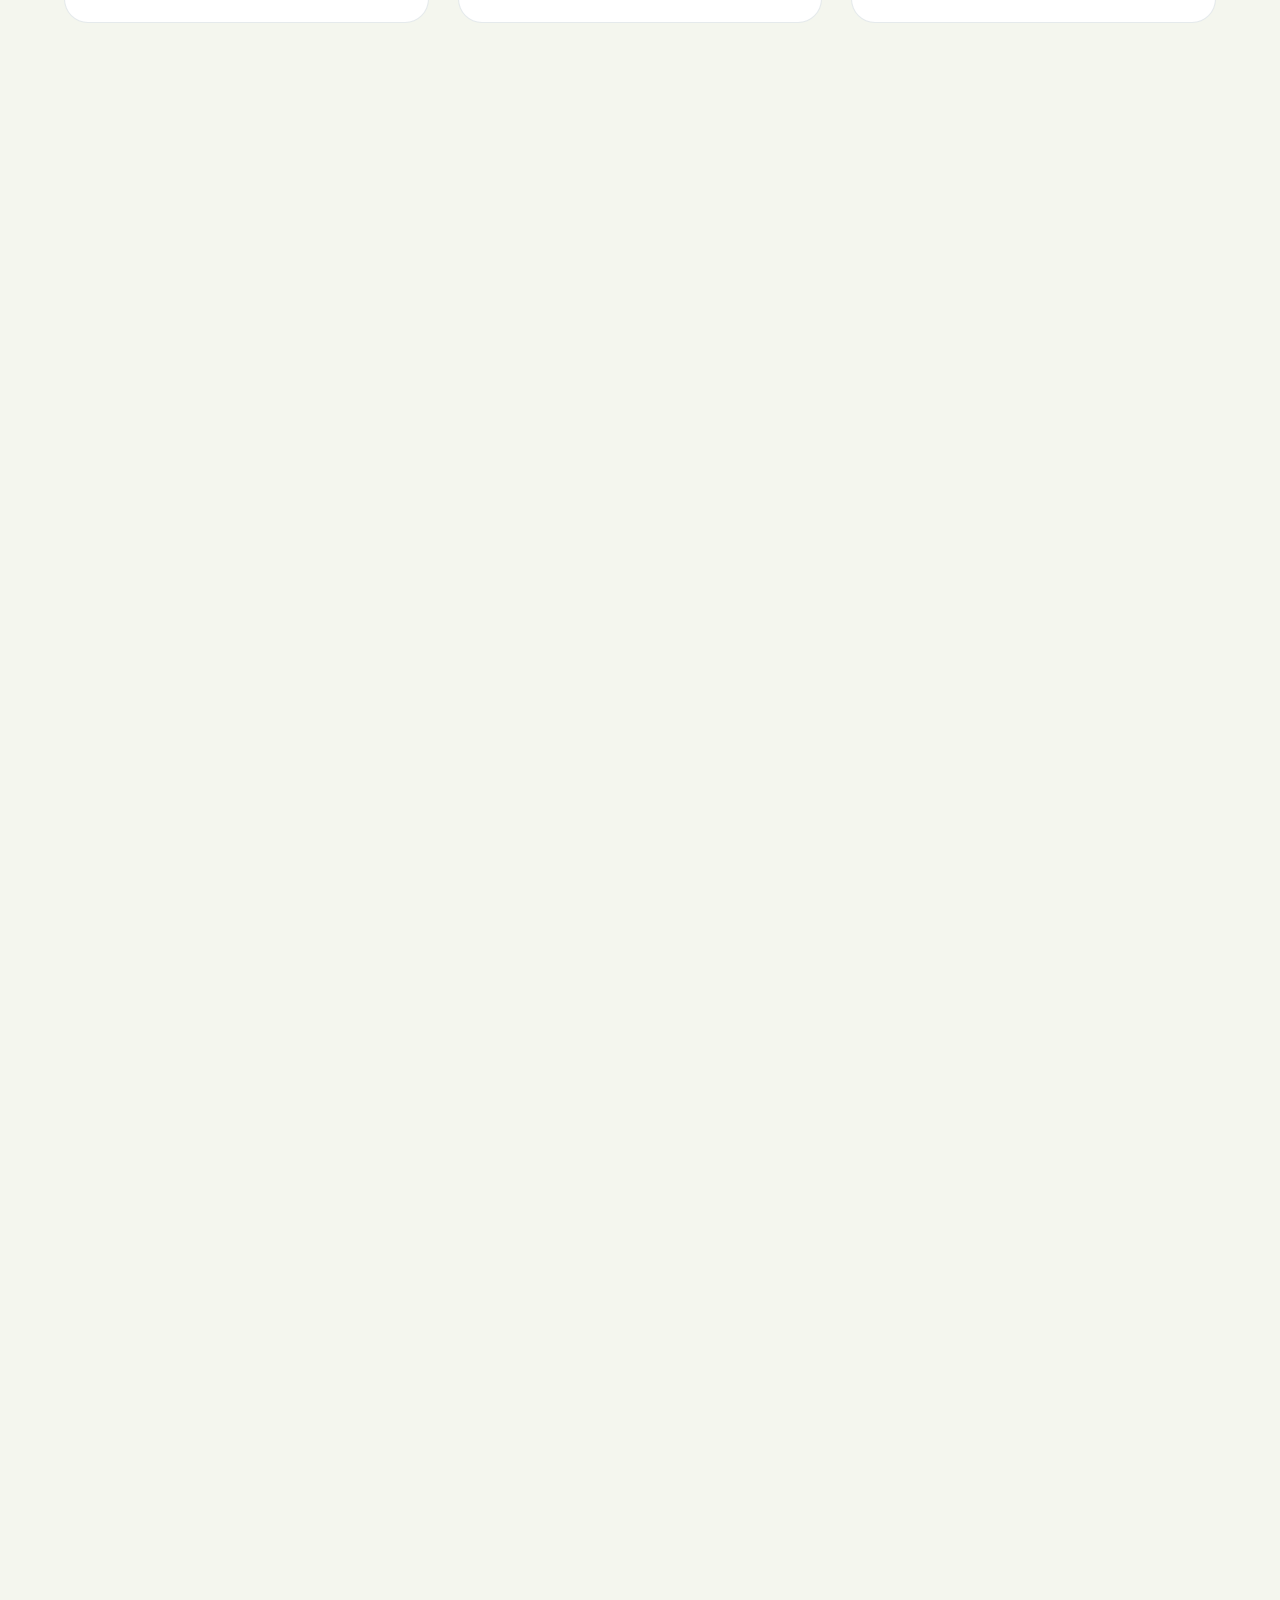
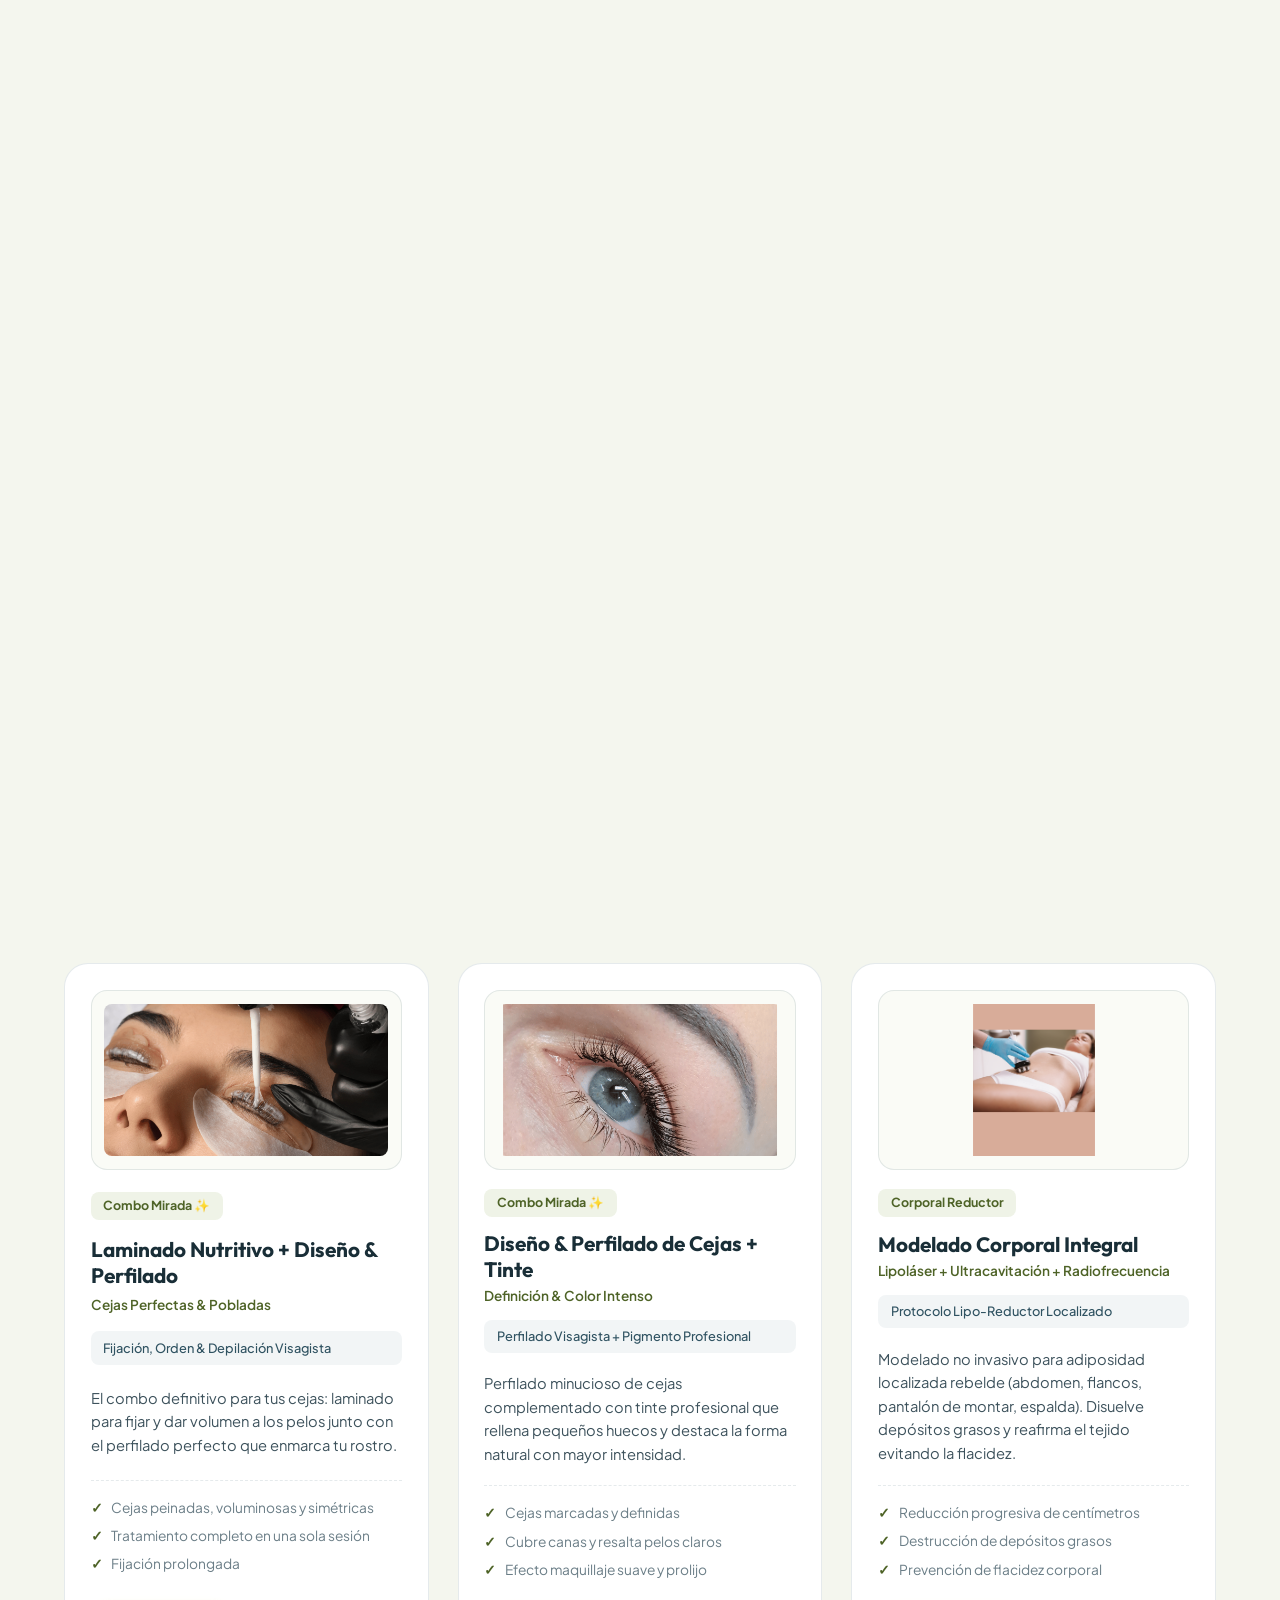
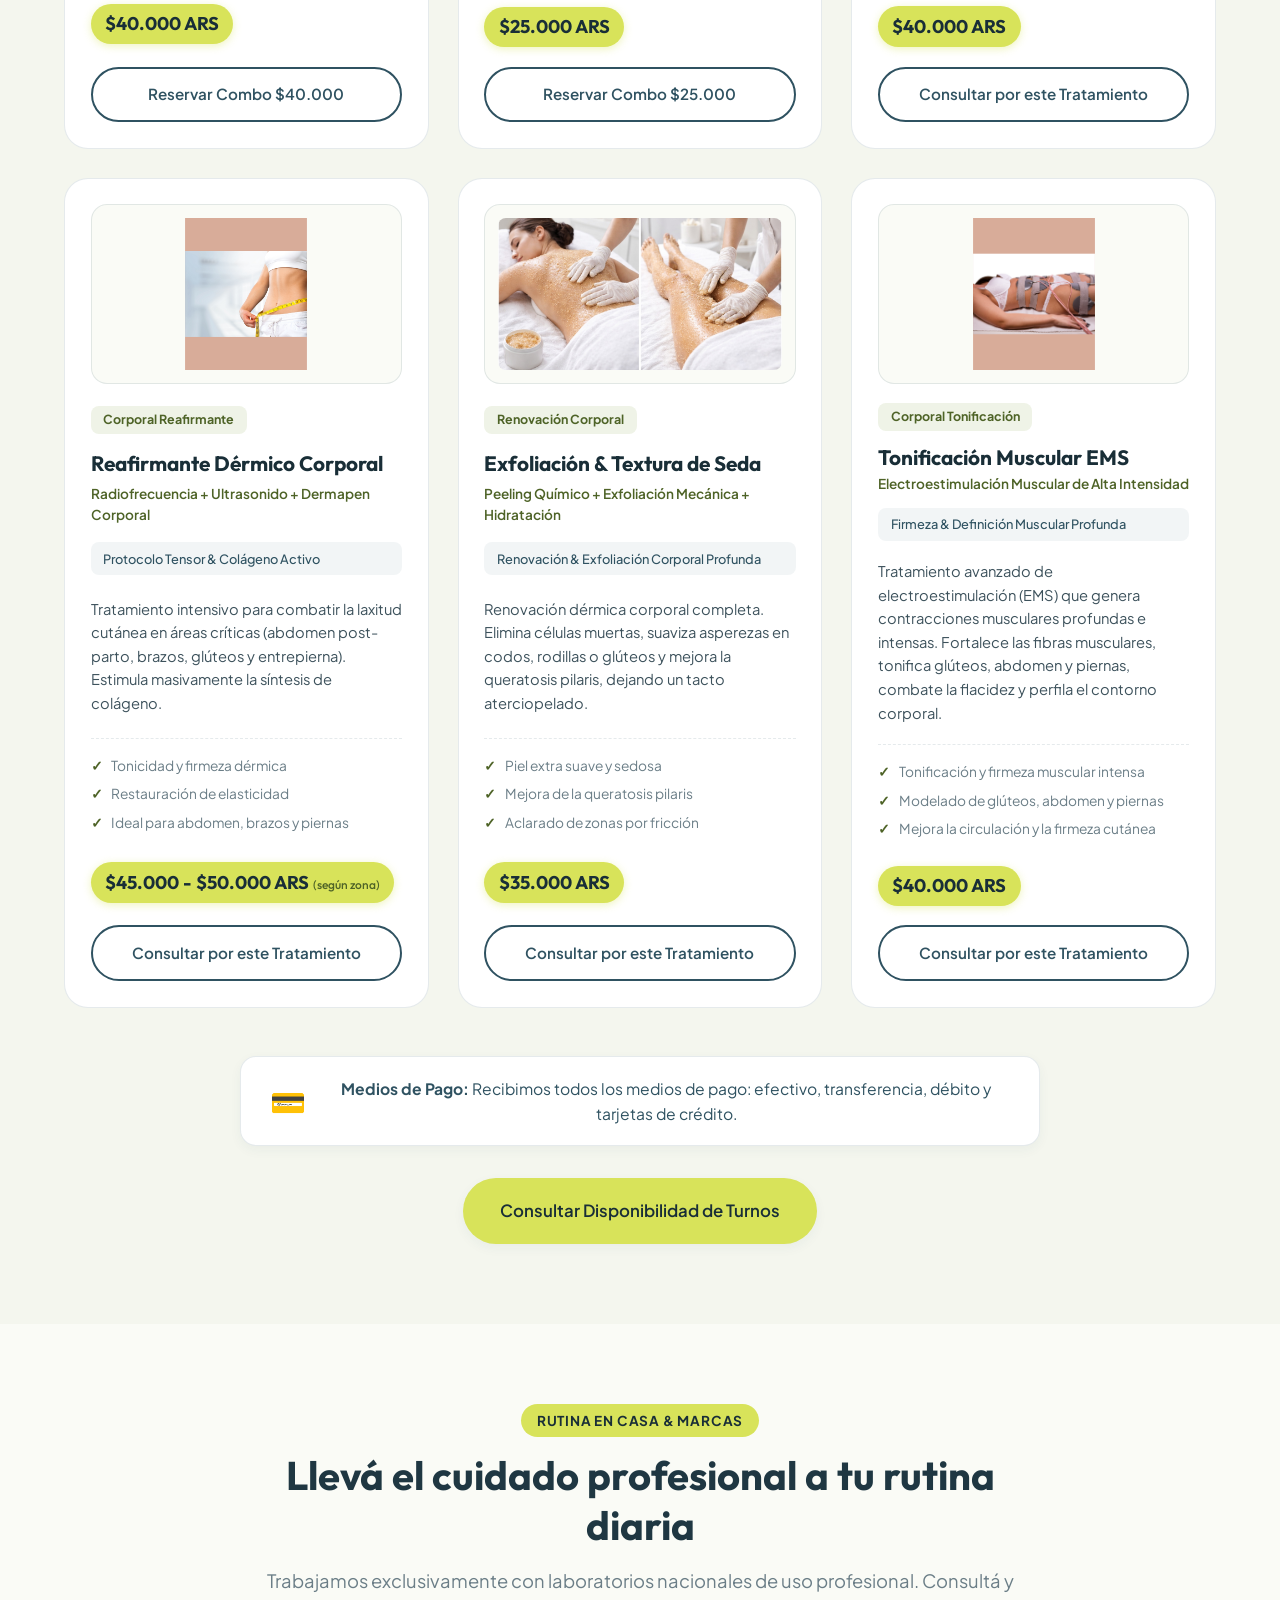
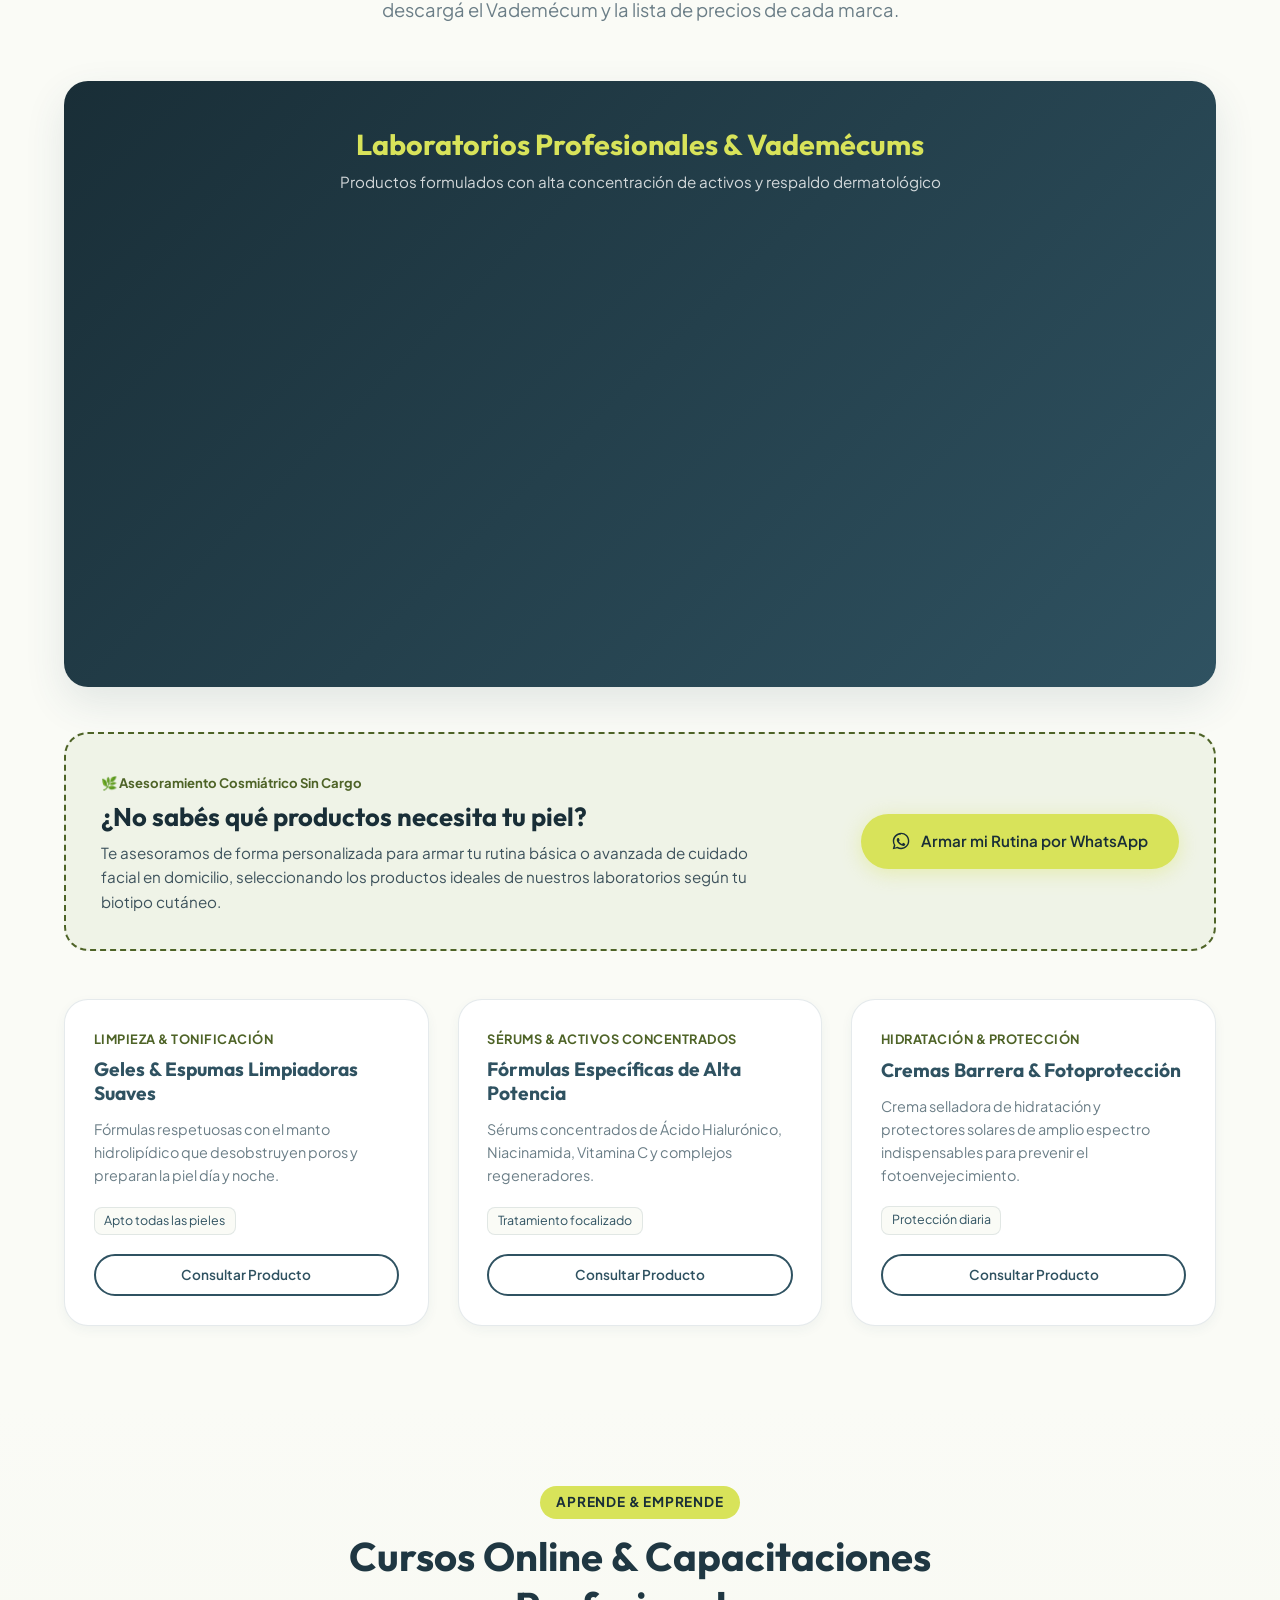
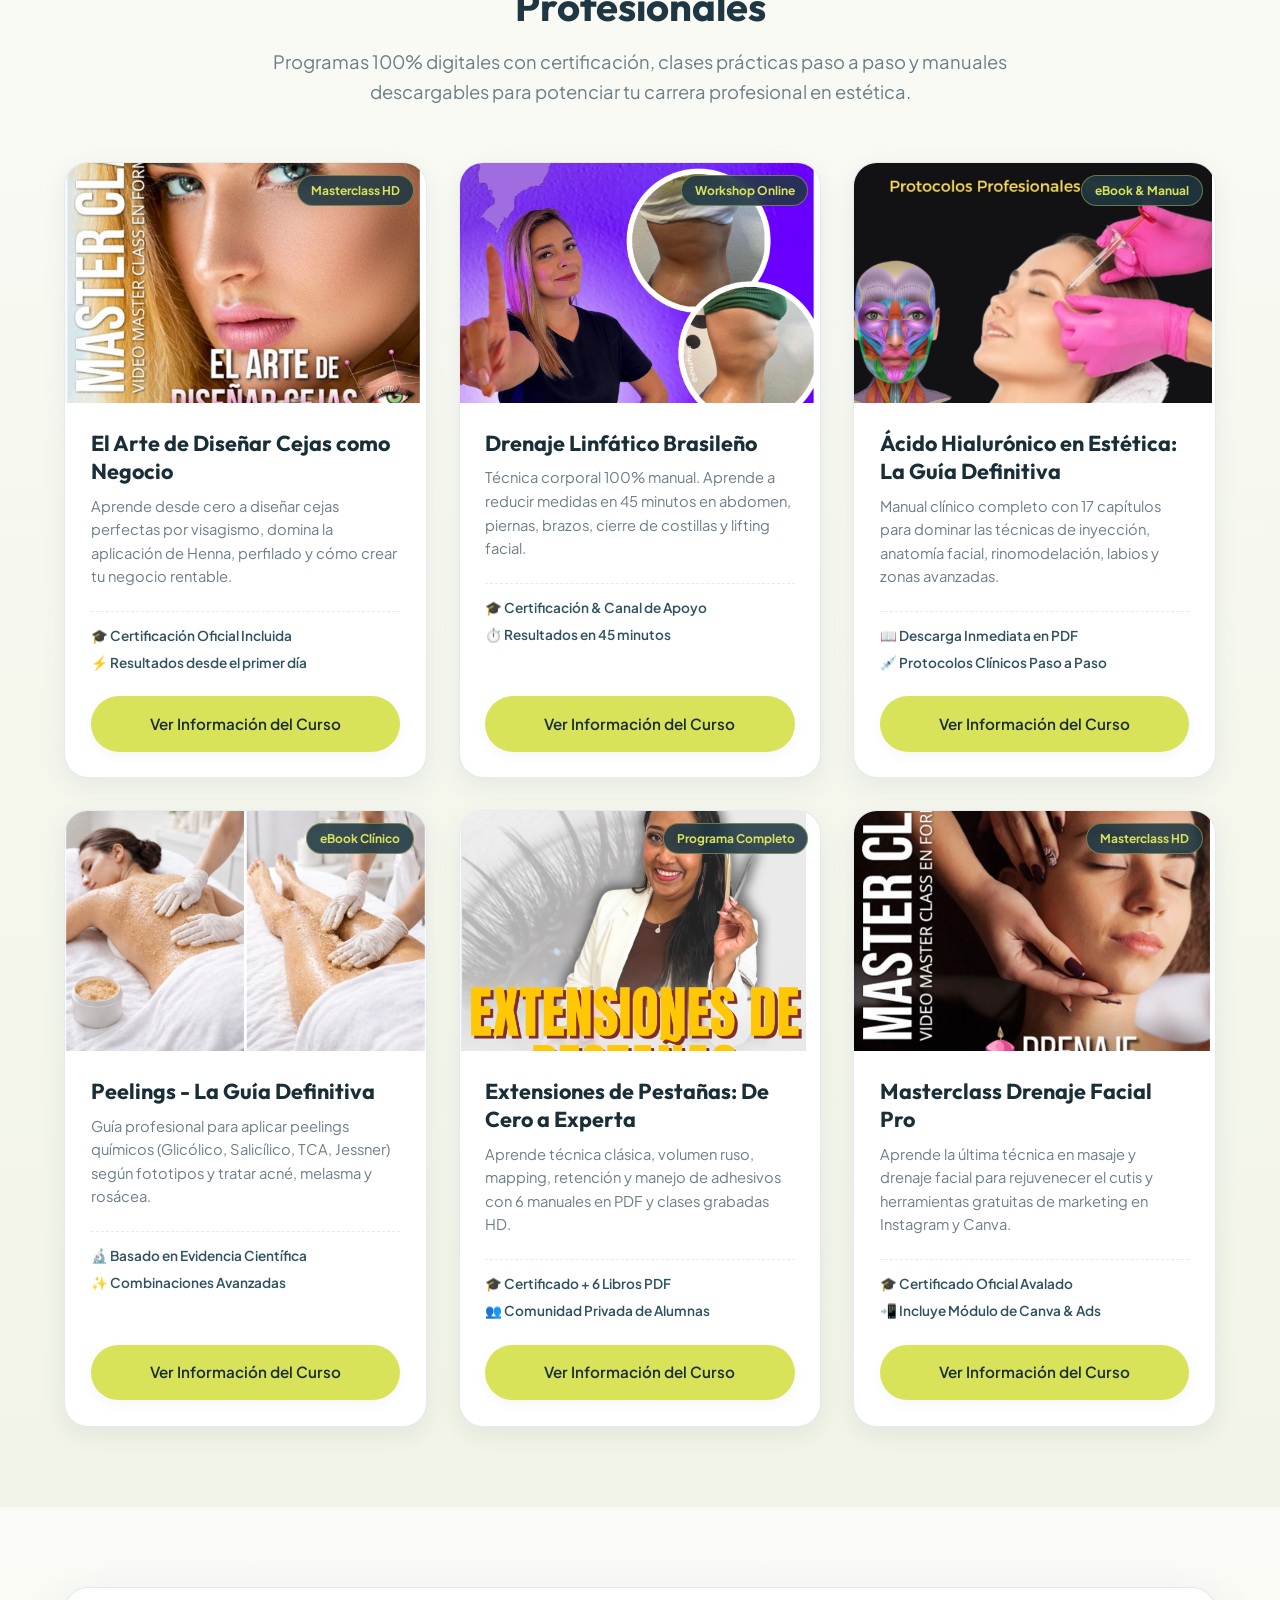
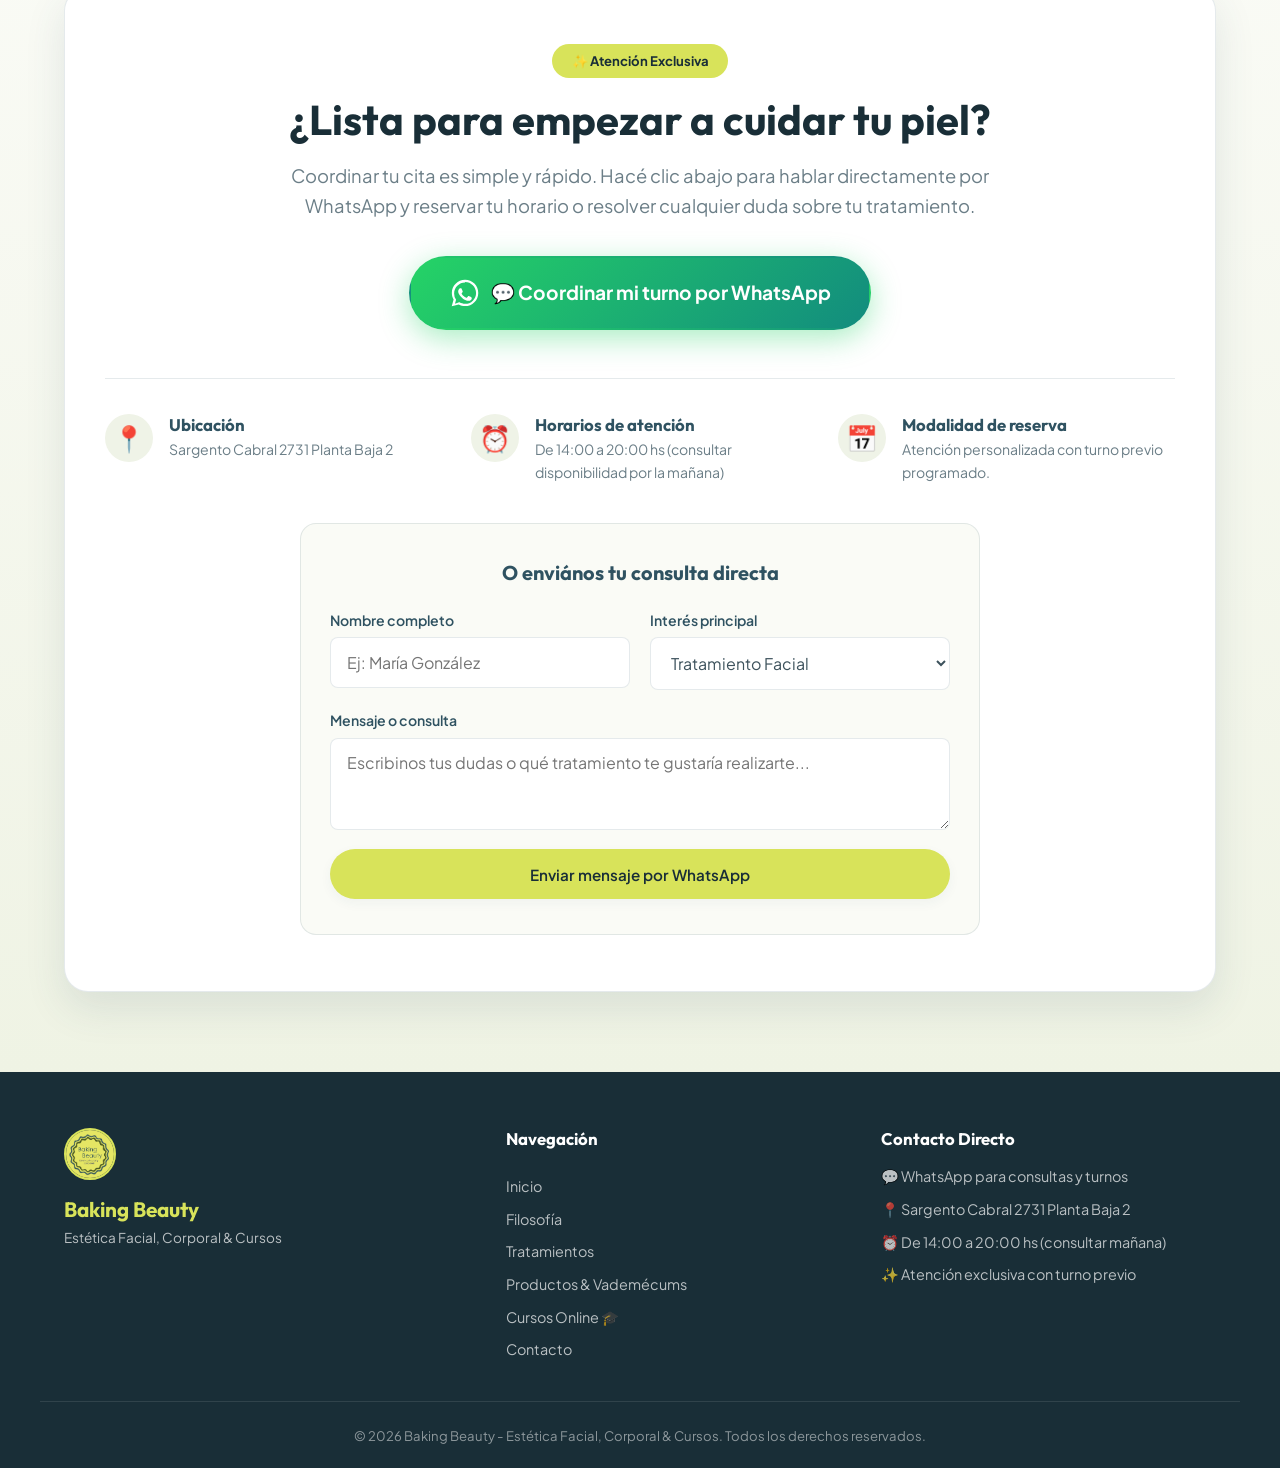
==== commit 8387127a: "Add Plasma Pen facial service card in first position" ====
--- a/index.html
+++ b/index.html
@@ -11,7 +11,27 @@
     <link rel="preconnect" href="https://fonts.gstatic.com" crossorigin>
     <link href="https://fonts.googleapis.com/css2?family=Outfit:wght@300;400;500;600;700&family=Plus+Jakarta+Sans:wght@400;500;600;700&display=swap" rel="stylesheet">
     <link rel="stylesheet" href="styles.css">
+    <!-- Meta Pixel Code -->
+    <script>
+    !function(f,b,e,v,n,t,s)
+    {if(f.fbq)return;n=f.fbq=function(){n.callMethod?
+    n.callMethod.apply(n,arguments):n.queue.push(arguments)};
+    if(!f._fbq)f._fbq=n;n.push=n;n.loaded=!0;n.version='2.0';
+    n.queue=[];t=b.createElement(e);t.async=!0;
+    t.src=v;s=b.getElementsByTagName(e)[0];
+    s.parentNode.insertBefore(t,s)}(window, document,'script',
+    'https://connect.facebook.net/en_US/fbevents.js');
+    fbq('init', '2171608166783896');
+    fbq('track', 'PageView');
+    </script>
+    <noscript><img height="1" width="1" style="display:none"
+    src="https://www.facebook.com/tr?id=2171608166783896&ev=PageView&noscript=1"
+    /></noscript>
+    <!-- End Meta Pixel Code -->
 </head>
+<script>
+  fbq('track', 'ViewContent');
+</script>
 <body>
 
     <!-- Header & Navigation -->
@@ -173,6 +193,58 @@
 
                 <!-- Services Grid -->
                 <div class="services-grid" id="services-grid">
+
+                    <!-- Facial 0: Lifting No Invasivo con Plasma Pen -->
+                    <article class="service-card" data-category="facial">
+                        <div class="service-img-wrapper service-img-wrapper-tall">
+                            <img src="assets/images/plasma-pen.png" alt="Lifting No Invasivo con Plasma Pen" class="service-img">
+                        </div>
+                        <div class="service-badge">Facial Firmeza / Lifting No Invasivo</div>
+                        <h3 class="service-title">Lifting No Invasivo con Plasma Pen</h3>
+                        <span class="service-subtitle">Retracción Dérmica Térmica & Estimulación de Colágeno</span>
+                        <p class="service-desc">
+                            Tecnología de última generación diseñada para tensar tejido sobrante y difuminar líneas marcadas sin bisturí ni quirófano. A través de microimpactos térmicos controlados, genera una retracción cutánea inmediata y activa la regeneración profunda de colágeno y elastina, restaurando la firmeza en zonas de piel fina y delicada.
+                        </p>
+
+                        <div class="service-zones-box">
+                            <span class="service-zones-title">📍 Zonas a tratar:</span>
+                            <ul class="service-zones-grid">
+                                <li>• Párpado superior</li>
+                                <li>• Párpado inferior</li>
+                                <li>• Entrecejo</li>
+                                <li>• Patas de gallo</li>
+                                <li>• Surcos nasogenianos</li>
+                                <li>• Código de barras (peribucal)</li>
+                            </ul>
+                        </div>
+
+                        <ul class="service-benefits">
+                            <li>Efecto tensor visible sin cortes ni cirugía</li>
+                            <li>Estimula la síntesis natural de colágeno y elastina</li>
+                            <li>Protocolo de precisión en gabinete privado con evaluación previa</li>
+                        </ul>
+
+                        <div class="service-pricing-box">
+                            <span class="service-pricing-title">💎 Valores por Zonas:</span>
+                            <ul class="service-pricing-list">
+                                <li><span>1 Zona:</span> <strong>$70.000 ARS</strong></li>
+                                <li><span>2 Zonas:</span> <strong>$140.000 ARS</strong></li>
+                                <li><span>3 Zonas <span class="promo-pill">PROMO</span></span> <strong>$198.000 ARS</strong></li>
+                            </ul>
+                            <div class="service-pricing-wide">
+                                <div class="service-pricing-wide-header">
+                                    <span>✨ Facial Única (Zonas Amplias):</span>
+                                    <strong>$100.000 ARS</strong>
+                                </div>
+                                <p class="service-pricing-wide-sub">A elección entre: • Frente completa • Mejillas • Cuello</p>
+                            </div>
+                        </div>
+
+                        <a href="https://wa.me/qr/JULPQ2VESAFND1" 
+                           target="_blank" rel="noopener noreferrer" class="btn btn-outline-primary btn-block">
+                            Consultar por Plasma Pen
+                        </a>
+                    </article>
 
                     <!-- Facial 1: Bio-Regeneración Celular Avanzada -->
                     <article class="service-card" data-category="facial">
--- a/styles.css
+++ b/styles.css
@@ -570,6 +570,10 @@
     background-color: #F4F6EE;
 }
 
+.services-page-top {
+    padding-top: 125px;
+}
+
 .filter-tabs {
     display: flex;
     justify-content: center;
@@ -745,6 +749,141 @@
     font-size: 0.75rem;
     font-weight: 500;
     color: var(--olive);
+}
+
+/* Plasma Pen & Multi-Zone Service Card Extras */
+.service-img-wrapper-tall {
+    height: 290px;
+    padding: 0;
+    background: #233836;
+}
+
+.service-img-wrapper-tall .service-img {
+    width: 100%;
+    height: 100%;
+    object-fit: contain;
+}
+
+.service-zones-box {
+    background-color: var(--bg-page);
+    border: 1px solid var(--border-color);
+    border-radius: var(--radius-sm);
+    padding: 0.85rem 1rem;
+    margin-bottom: 1rem;
+}
+
+.service-zones-title {
+    font-size: 0.82rem;
+    font-weight: 700;
+    color: var(--secondary-dark);
+    text-transform: uppercase;
+    letter-spacing: 0.4px;
+    margin-bottom: 0.5rem;
+    display: block;
+}
+
+.service-zones-grid {
+    display: grid;
+    grid-template-columns: 1fr 1fr;
+    gap: 0.35rem 0.6rem;
+    list-style: none;
+    padding: 0;
+    margin: 0;
+}
+
+.service-zones-grid li {
+    font-size: 0.83rem;
+    color: var(--text-body);
+    font-weight: 500;
+}
+
+.service-pricing-box {
+    background: rgba(216, 227, 90, 0.22);
+    border: 1.5px solid var(--primary-dark);
+    border-radius: var(--radius-md);
+    padding: 0.95rem 1rem;
+    margin-bottom: 1.2rem;
+}
+
+.service-pricing-title {
+    font-size: 0.82rem;
+    font-weight: 800;
+    color: var(--secondary-dark);
+    text-transform: uppercase;
+    letter-spacing: 0.4px;
+    margin-bottom: 0.5rem;
+    display: block;
+}
+
+.service-pricing-list {
+    list-style: none;
+    padding: 0;
+    margin: 0 0 0.75rem 0;
+    display: flex;
+    flex-direction: column;
+    gap: 0.35rem;
+}
+
+.service-pricing-list li {
+    display: flex;
+    justify-content: space-between;
+    align-items: center;
+    font-size: 0.88rem;
+    color: var(--secondary-dark);
+    padding-bottom: 0.25rem;
+    border-bottom: 1px dashed rgba(47, 82, 97, 0.15);
+    flex-wrap: wrap;
+    gap: 0.25rem;
+}
+
+.service-pricing-list li strong {
+    font-family: var(--font-heading);
+    font-size: 0.98rem;
+    font-weight: 700;
+    color: var(--secondary-dark);
+}
+
+.promo-pill {
+    background-color: var(--secondary-dark);
+    color: var(--primary);
+    font-size: 0.7rem;
+    font-weight: 700;
+    padding: 0.12rem 0.5rem;
+    border-radius: var(--radius-full);
+    margin-left: 0.25rem;
+}
+
+.service-pricing-wide {
+    background-color: white;
+    border-radius: var(--radius-sm);
+    padding: 0.65rem 0.8rem;
+    border: 1px solid rgba(47, 82, 97, 0.15);
+}
+
+.service-pricing-wide-header {
+    display: flex;
+    justify-content: space-between;
+    align-items: center;
+    flex-wrap: wrap;
+    gap: 0.3rem;
+    font-size: 0.86rem;
+    font-weight: 700;
+    color: var(--secondary-dark);
+    margin-bottom: 0.25rem;
+}
+
+.service-pricing-wide-header strong {
+    background-color: var(--primary);
+    padding: 0.15rem 0.6rem;
+    border-radius: var(--radius-full);
+    font-family: var(--font-heading);
+    font-size: 0.95rem;
+}
+
+.service-pricing-wide-sub {
+    font-size: 0.8rem;
+    color: var(--text-muted);
+    margin: 0;
 }
 
 /* Payment Methods Banner */
@@ -1573,8 +1712,9 @@
         box-shadow: 0 4px 12px rgba(31, 55, 66, 0.3);
     }
 
-    .hero-section {
-        padding-top: 135px;
+    .hero-section,
+    .services-page-top {
+        padding-top: 150px !important;
         padding-bottom: 3.5rem;
     }
 
@@ -1600,27 +1740,28 @@
     }
 
     .section-header {
-        margin-bottom: 2.5rem;
+        margin-bottom: 2rem;
     }
 
     .filter-tabs {
         width: 100%;
-        justify-content: flex-start;
-        overflow-x: auto;
+        display: grid;
+        grid-template-columns: 1fr 1fr;
+        gap: 0.5rem;
         border-radius: var(--radius-md);
-        padding: 0.4rem;
-        -webkit-overflow-scrolling: touch;
-    }
-
-    .filter-tabs::-webkit-scrollbar {
-        display: none;
+        padding: 0.5rem;
     }
 
     .tab-btn {
-        flex-shrink: 0;
-    }
-
-    .services-grid, .products-grid, .courses-grid {
+        width: 100%;
+        padding: 0.7rem 0.5rem;
+        font-size: 0.85rem;
+        text-align: center;
+        white-space: normal;
+        line-height: 1.2;
+    }
+
+    .services-grid, .products-grid, .courses-grid, .pillars-grid {
         grid-template-columns: 1fr;
     }
 
